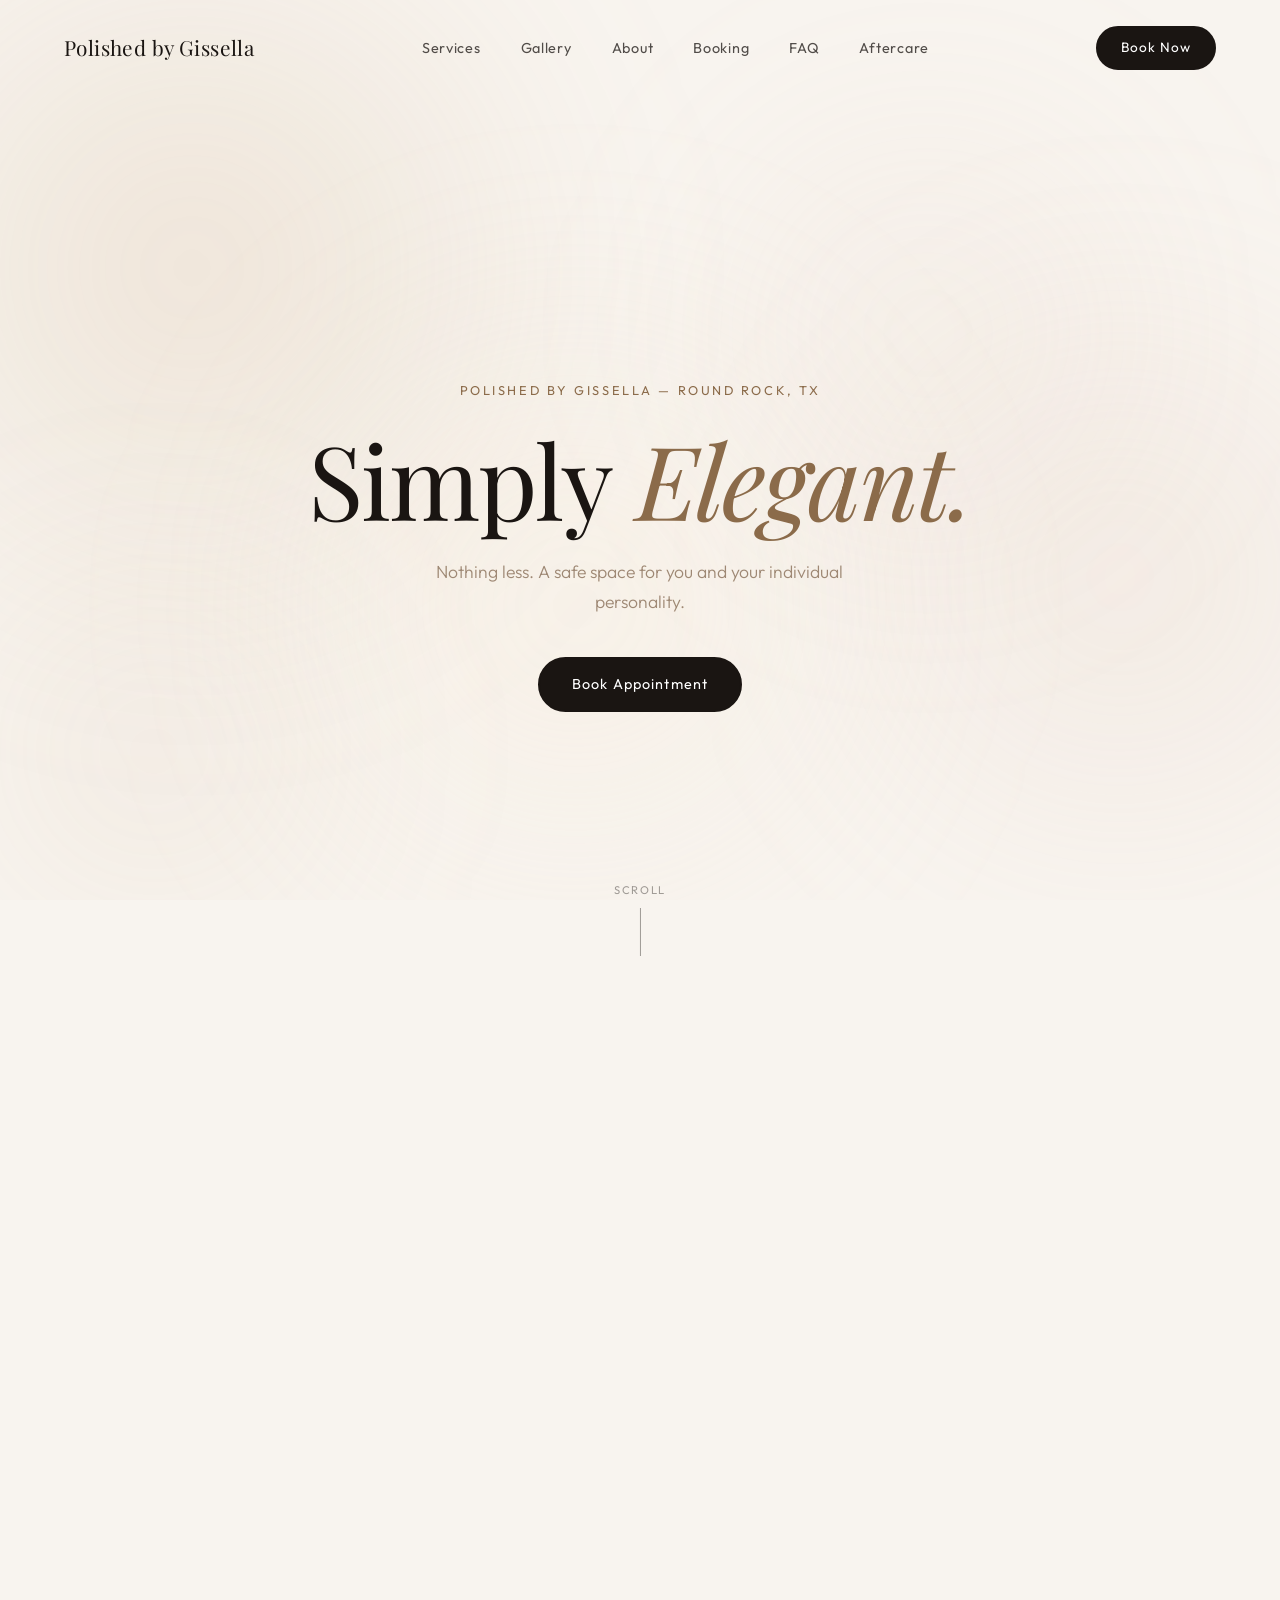
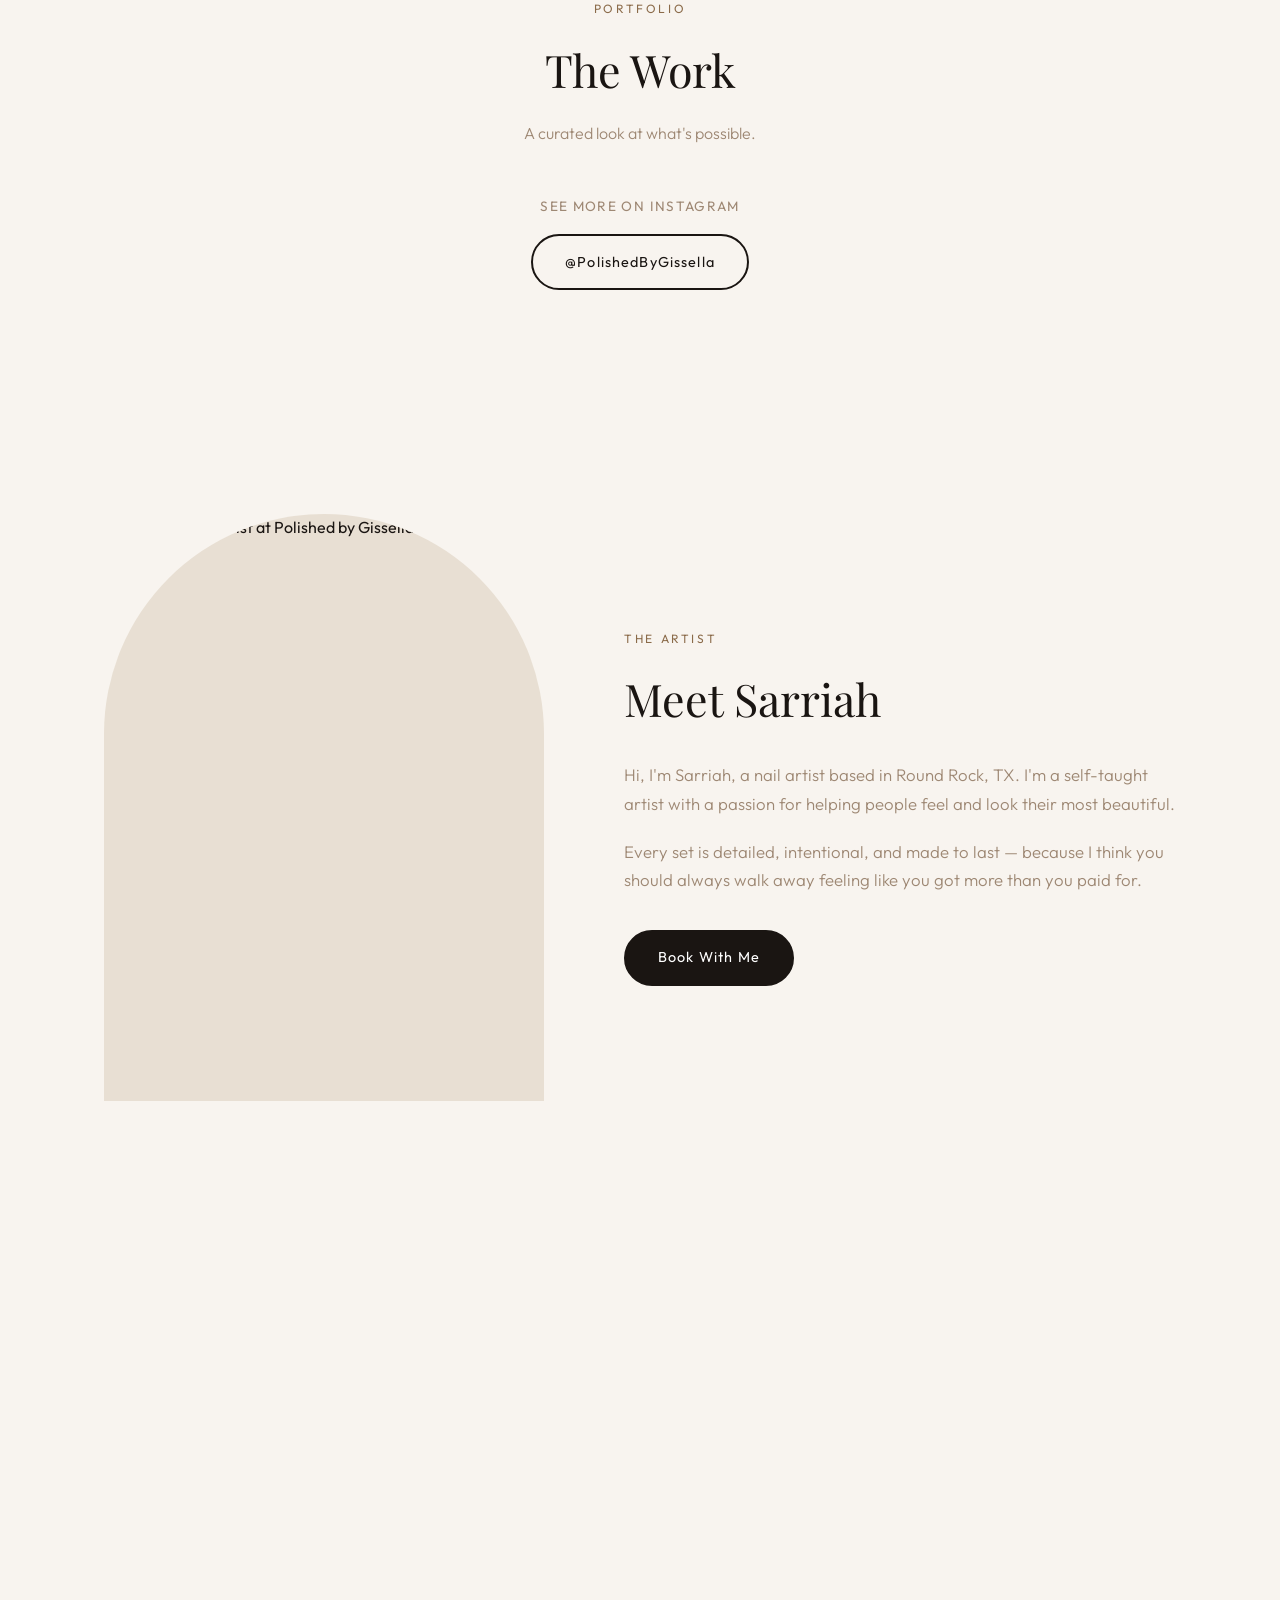
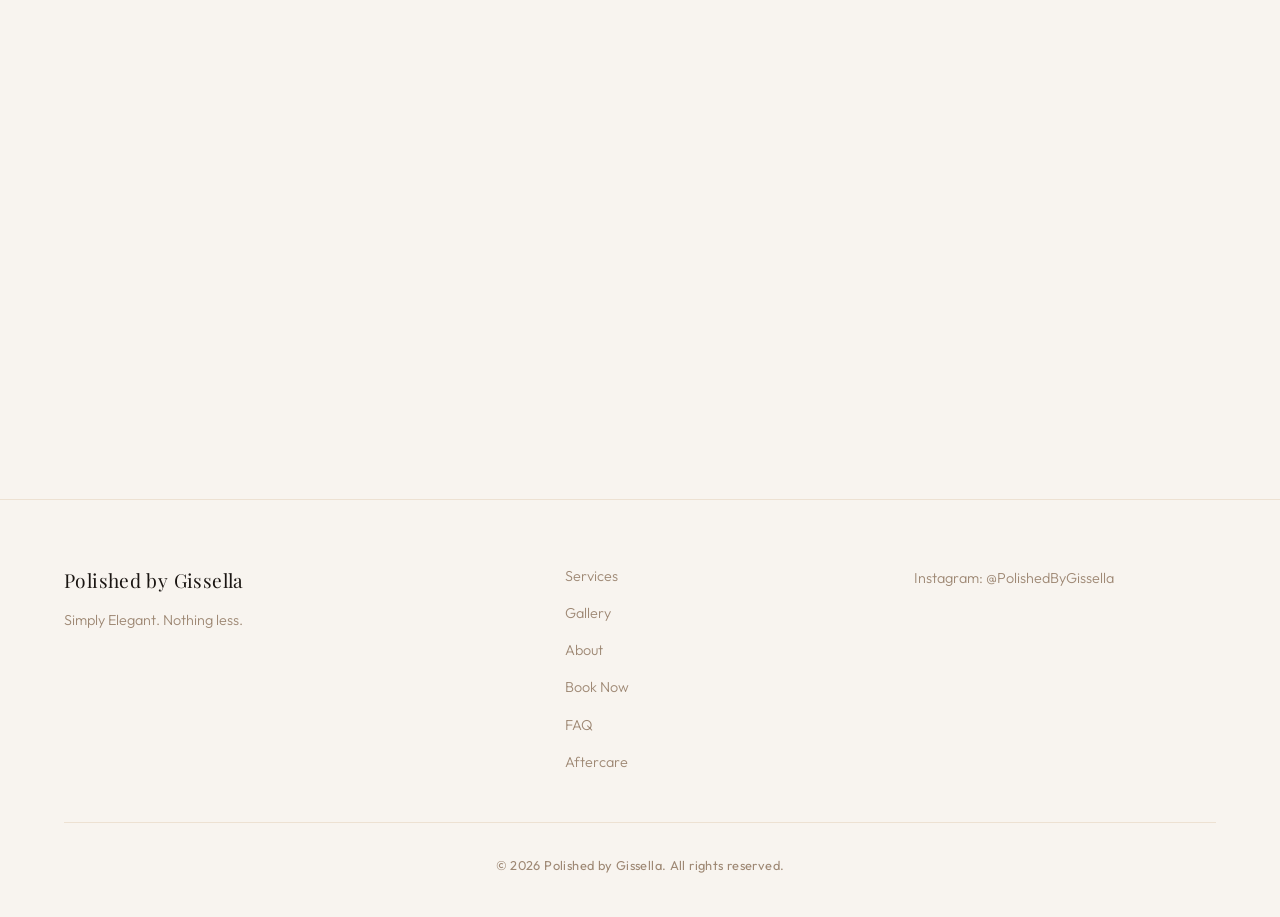
==== index.html @ 617c5f3a "updated luxury card" ====
<!DOCTYPE html>
<html lang="en">
<head>
    <meta charset="UTF-8">
    <meta name="viewport" content="width=device-width, initial-scale=1.0">
    <title>Polished by Gissella | Simply Elegant</title>

    <!-- ── Open Graph (social media link previews) ── -->
    <!-- IMPORTANT: Replace "https://polishedbygissella.com" with your actual domain once live -->
    <meta property="og:type"        content="website">
    <meta property="og:url"         content="https://polishedbygissella.com/">
    <meta property="og:title"       content="Polished by Gissella | Simply Elegant">
    <meta property="og:description" content="Nail artist based in Round Rock, TX. Gel X, Hard Gel, custom art, and more — at a budget you'll love. Book your appointment today.">
    <meta property="og:image"       content="https://polishedbygissella.com/SarriahClassy.jpeg">
    <meta property="og:image:width"  content="1200">
    <meta property="og:image:height" content="630">
    <meta property="og:site_name"   content="Polished by Gissella">

    <!-- ── Twitter / X Card ── -->
    <meta name="twitter:card"        content="summary_large_image">
    <meta name="twitter:title"       content="Polished by Gissella | Simply Elegant">
    <meta name="twitter:description" content="Nail artist based in Round Rock, TX. Gel X, Hard Gel, custom art, and more — at a budget you'll love. Book your appointment today.">
    <meta name="twitter:image"       content="https://polishedbygissella.com/SarriahClassy.jpeg">

    <!-- ── Local Business Schema ── -->
    <script type="application/ld+json">
    {
      "@context": "https://schema.org",
      "@type": "BeautySalon",
      "name": "Polished by Gissella",
      "description": "Self-taught nail artist based in Round Rock, TX offering Gel X, Hard Gel, Soft Builder Gel, custom nail art, and more at a friendly budget.",
      "url": "https://polishedbygissella.com",
      "logo": "https://polishedbygissella.com/favicon.ico",
      "image": "https://polishedbygissella.com/SarriahClassy.jpeg",
      "telephone": "",
      "priceRange": "$$",
      "address": {
        "@type": "PostalAddress",
        "addressLocality": "Round Rock",
        "addressRegion": "TX",
        "addressCountry": "US"
      },
      "geo": {
        "@type": "GeoCoordinates",
        "latitude": 30.5083,
        "longitude": -97.6789
      },
      "sameAs": [
        "https://www.instagram.com/polishedbygissella"
      ],
      "openingHoursSpecification": {
        "@type": "OpeningHoursSpecification",
        "dayOfWeek": ["Monday","Tuesday","Wednesday","Thursday","Friday","Saturday","Sunday"],
        "description": "By appointment only"
      },
      "hasOfferCatalog": {
        "@type": "OfferCatalog",
        "name": "Nail Services",
        "itemListElement": [
          {
            "@type": "Offer",
            "itemOffered": {
              "@type": "Service",
              "name": "Gel X Full Set",
              "description": "Entire nail extension with a variety of shapes and lengths. Includes all single base solid colors."
            },
            "priceSpecification": {
              "@type": "PriceSpecification",
              "price": "60",
              "priceCurrency": "USD",
              "minPrice": "60"
            }
          },
          {
            "@type": "Offer",
            "itemOffered": {
              "@type": "Service",
              "name": "Hard Gel Full Set",
              "description": "Application on natural nail or extensions. Includes solid colors."
            },
            "priceSpecification": {
              "@type": "PriceSpecification",
              "price": "55",
              "priceCurrency": "USD",
              "minPrice": "55"
            }
          },
          {
            "@type": "Offer",
            "itemOffered": {
              "@type": "Service",
              "name": "Soft Builder Gel Full Set",
              "description": "Rubber based gel on natural nails. Includes solid colors."
            },
            "priceSpecification": {
              "@type": "PriceSpecification",
              "price": "45",
              "priceCurrency": "USD",
              "minPrice": "45"
            }
          },
          {
            "@type": "Offer",
            "itemOffered": {
              "@type": "Service",
              "name": "Hard Gel Refill",
              "description": "Max 2 bookings per set. Includes single base colors."
            },
            "priceSpecification": {
              "@type": "PriceSpecification",
              "price": "45",
              "priceCurrency": "USD",
              "minPrice": "45"
            }
          },
          {
            "@type": "Offer",
            "itemOffered": {
              "@type": "Service",
              "name": "Soft Builder Gel Refill",
              "description": "Max 2 bookings per set. Also used as a Gel X refill."
            },
            "priceSpecification": {
              "@type": "PriceSpecification",
              "price": "35",
              "priceCurrency": "USD",
              "minPrice": "35"
            }
          },
          {
            "@type": "Offer",
            "itemOffered": {
              "@type": "Service",
              "name": "Soak Off / Removal Only",
              "description": "Removal of product along with a dry manicure. My product $20, foreign product $30."
            },
            "priceSpecification": {
              "@type": "PriceSpecification",
              "minPrice": "20",
              "maxPrice": "30",
              "priceCurrency": "USD"
            }
          },
          {
            "@type": "Offer",
            "itemOffered": {
              "@type": "Service",
              "name": "Tiered Nail Art",
              "description": "Custom nail art in 4 tiers ranging from minimal designs to extensive detailed artwork."
            },
            "priceSpecification": {
              "@type": "PriceSpecification",
              "minPrice": "15",
              "priceCurrency": "USD",
              "description": "Starting at base price +$15"
            }
          },
          {
            "@type": "Offer",
            "itemOffered": {
              "@type": "Service",
              "name": "French Tip",
              "description": "Nude color bases with a solid color french tip."
            },
            "priceSpecification": {
              "@type": "PriceSpecification",
              "price": "45",
              "priceCurrency": "USD",
              "minPrice": "45"
            }
          },
          {
            "@type": "Offer",
            "itemOffered": {
              "@type": "Service",
              "name": "Foreign Removal and Full Set",
              "description": "Removal of previous application from another artist followed by a full set."
            },
            "priceSpecification": {
              "@type": "PriceSpecification",
              "price": "45",
              "priceCurrency": "USD",
              "minPrice": "45"
            }
          }
        ]
      }
    }
    </script>

    <link href="https://fonts.googleapis.com/css2?family=Playfair+Display:ital,wght@0,400;0,600;1,400&family=Outfit:wght@300;400;500&display=swap" rel="stylesheet">
    <link rel="icon" type="image/x-icon" href="polishedbygissella.jpg">
    <link rel="stylesheet" href="style.css">
</head>
<body>

    <!-- Page transition overlay -->
    <div class="page-transition" id="pageTransition"></div>

    <!-- Global aura background -->
    <div class="bg-aura" aria-hidden="true">
        <div class="bg-orb bg-orb-1"></div>
        <div class="bg-orb bg-orb-2"></div>
        <div class="bg-orb bg-orb-3"></div>
        <div class="bg-orb bg-orb-4"></div>
        <div class="bg-orb bg-orb-5"></div>
    </div>

    <!-- ========== NAVIGATION ========== -->
    <nav id="navbar">
        <a href="/" class="logo">Polished by Gissella</a>
        <div class="nav-links" id="navLinks">
            <a href="#services">Services</a>
            <a href="#gallery">Gallery</a>
            <a href="#about">About</a>
            <a href="#booking">Booking</a>
            <a href="faq.html">FAQ</a>
            <a href="aftercare.html">Aftercare</a>
        </div>
        <a href="#booking" class="btn btn-nav">Book Now</a>
        <button class="hamburger" id="hamburger" aria-label="Toggle navigation menu">
            <span></span>
            <span></span>
            <span></span>
        </button>
    </nav>

    <!-- ========== HERO ========== -->
    <section class="hero">
        <div class="hero-content">
            <span class="hero-eyebrow reveal-fade">Polished by Gissella — Round Rock, TX</span>
            <h1 class="hero-title">
                <span class="reveal-word">Simply</span> <em class="reveal-word">Elegant.</em>
            </h1>
            <p class="hero-sub reveal-fade" style="--reveal-delay: 0.7s">Nothing less. A safe space for you and your individual personality.</p>
            <a href="#booking" class="btn reveal-fade" style="--reveal-delay: 1s">Book Appointment</a>
        </div>
        <div class="hero-scroll-hint">
            <span>Scroll</span>
            <div class="scroll-line"></div>
        </div>
    </section>

    <!-- ========== SERVICES ========== -->
    <section id="services" class="services fade-in-section">
        <div class="section-header">
            <span class="section-eyebrow">What I Offer</span>
            <h2 class="section-title">Curated Services</h2>
        </div>

        <div class="service-grid">

            <div class="service-card">
                <div class="accordion-header">
                    <h3>Luxury Full Sets</h3>
                    <span class="icon">+</span>
                </div>
                <div class="accordion-content">
                    <div class="service-luxury-note">
                        <strong>Russian Manicure included</strong> — precise e-file cuticle prep for cleaner lines, better adhesion, and longer wear.
                    </div>
                    <ul class="service-list">
                        <li>
                            <div class="service-details">
                                <strong>Gel X</strong>
                                Entire nail extension with a variety of shapes & lengths. Includes all single base solid colors.
                            </div>
                            <span class="price">$70+</span>
                        </li>
                        <li>
                            <div class="service-details">
                                <strong>Hard Gel</strong>
                                Application on natural nail. Includes solid colors.
                            </div>
                            <span class="price">$60+</span>
                        </li>
                        <li>
                            <div class="service-details">
                                <strong>Soft Builder Gel</strong>
                                Rubber based gel on natural nails. Includes solid colors.
                            </div>
                            <span class="price">$50+</span>
                        </li>
                    </ul>
                </div>
            </div>

            <div class="service-card">
                <div class="accordion-header">
                    <h3>Refills &amp; Maintenance</h3>
                    <span class="icon">+</span>
                </div>
                <div class="accordion-content">
                    <ul class="service-list">
                        <li>
                            <div class="service-details">
                                <strong>Refill | Hard Gel Reset</strong>
                                Max 2 bookings per set. Includes single base colors.
                            </div>
                            <span class="price">$50+</span>
                        </li>
                        <li>
                            <div class="service-details">
                                <strong>Refill | Soft Builder Gel Reset</strong>
                                Max 2 bookings per set. Also used as a Gel X refill.
                            </div>
                            <span class="price">$40+</span>
                        </li>
                        <li>
                            <div class="service-details">
                                <strong>Soak Off/Removal Only</strong>
                                Includes dry manicure. My product: $20 · Foreign product: $30.
                            </div>
                            <span class="price">$20–$30</span>
                        </li>
                    </ul>
                </div>
            </div>

            <div class="service-card">
                <div class="accordion-header">
                    <h3>Tiered Art</h3>
                    <span class="icon">+</span>
                </div>
                <div class="accordion-content">
                    <ul class="service-list">
                        <li>
                            <div class="service-details">
                                <strong>Tier 1</strong>
                                Dots, stripes, chrome, cat eye, or simple 2D/3D on 1–2 fingers.
                            </div>
                            <span class="price">Base +$15</span>
                        </li>
                        <li>
                            <div class="service-details">
                                <strong>Tier 2</strong>
                                Everything in Tier 1 plus aura and minimal 2D/3D art on up to 3 fingers.
                            </div>
                            <span class="price">Base +$20</span>
                        </li>
                        <li>
                            <div class="service-details">
                                <strong>Tier 3</strong>
                                Tiers 1 &amp; 2 applied across 4 or more fingers with the addition of foils & stickers.
                            </div>
                            <span class="price">Base +$30</span>
                        </li>
                        <li>
                            <div class="service-details">
                                <strong>Tier 4</strong>
                                Extensive detailed artwork. Please DM inspo before booking.
                            </div>
                            <span class="price">Varies</span>
                        </li>
                    </ul>
                </div>
            </div>

        </div>
    </section>

    <!-- ========== GALLERY ========== -->
    <section id="gallery" class="gallery fade-in-section">
        <div class="section-header">
            <span class="section-eyebrow">Portfolio</span>
            <h2 class="section-title">The Work</h2>
            <p class="section-sub">A curated look at what's possible.</p>
        </div>
<behold-widget feed-id="ZrMu24CCkfglsDHA8YZK"></behold-widget>
<script>
  (() => {
    const d=document,s=d.createElement("script");s.type="module";
    s.src="https://w.behold.so/widget.js";d.head.append(s);
  })();
</script>
        <div class="gallery-cta">
            <p>See more on Instagram</p>
            <a href="https://www.instagram.com/polishedbygissella" target="_blank" rel="noopener noreferrer" class="btn btn-outline">@PolishedByGissella</a>
        </div>
    </section>

    <!-- ========== ABOUT ========== -->
    <section id="about" class="about fade-in-section">
        <div class="about-image">
            <img src="SarriahNailPFP.jpg" alt="Sarriah, Nail Artist at Polished by Gissella">
        </div>
        <div class="about-text">
            <span class="section-eyebrow">The Artist</span>
            <h2>Meet Sarriah</h2>
<p>Hi, I'm Sarriah, a nail artist based in Round Rock, TX. I'm a self-taught artist with a passion for helping people feel and look their most beautiful.</p>
<p>Every set is detailed, intentional, and made to last — because I think you should always walk away feeling like you got more than you paid for.</p>
<a href="#booking" class="btn">Book With Me</a>
        </div>
    </section>

    <!-- ========== BOOKING ========== -->
    <section id="booking" class="booking fade-in-section">
      <div class="booking-inner">
        <div class="booking-info">
            <span class="section-eyebrow">Schedule Your Visit</span>
            <h2>Book an Appointment</h2>
            <p>Ready to treat yourself? Select a date and time below. All appointments are confirmed via Instagram DM.</p>

            <div class="booking-details">
                <div class="booking-detail-item">
                    <span class="detail-icon">&#x1F4CD;</span>
                    <div>
                        <strong>Location</strong>
                        <p>Round Rock, TX</p>
                    </div>
                </div>
                <div class="booking-detail-item">
                    <span class="detail-icon">&#x1F4F8;</span>
                    <div>
                        <strong>Instagram</strong>
                        <p>@PolishedByGissella</p>
                    </div>
                </div>
                <div class="booking-detail-item">
                    <span class="detail-icon">&#x26A0;&#xFE0F;</span>
                    <div>
                        <strong>Heads Up</strong>
                        <p>Deposits may be required for new clients.</p>
                    </div>
                </div>
            </div>
        </div>

        <div class="booking-widget">
            <div class="calendly-inline-widget"
                 data-url="https://calendly.com/polishedbygissella?hide_gdpr_banner=1&background_color=f8f4ef&text_color=1a1512&primary_color=8b6b4a"
                 style="min-width:320px;height:660px;">
            </div>
            <script type="text/javascript" src="https://assets.calendly.com/assets/external/widget.js" async></script>
        </div>
      </div><!-- /.booking-inner -->
    </section>

    <!-- ========== FOOTER ========== -->
    <footer>
        <div class="footer-content">
            <div class="footer-brand">
                <a href="/" class="logo">Polished by Gissella</a>
                <p>Simply Elegant. Nothing less.</p>
            </div>
            <nav class="footer-links" aria-label="Footer navigation">
                <a href="#services">Services</a>
                <a href="#gallery">Gallery</a>
                <a href="#about">About</a>
                <a href="#booking">Book Now</a>
                <a href="faq.html">FAQ</a>
                <a href="aftercare.html">Aftercare</a>
            </nav>
            <div class="footer-social">
                <a href="https://www.instagram.com/polishedbygissella" target="_blank" rel="noopener noreferrer">Instagram: @PolishedByGissella</a>
            </div>
        </div>
        <div class="footer-bottom">
            <p>&copy; 2026 Polished by Gissella. All rights reserved.</p>
        </div>
    </footer>

    <script src="script.js"></script>
</body>
</html>
---- style.css ----
/* ============================================
   POLISHED BY GISSELLA — Style Sheet
   ============================================ */

/* ============================================
   CUSTOM CURSOR
   ============================================ */

/* Main dot */
.cursor-dot {
    position: fixed;
    top: 0;
    left: 0;
    width: 8px;
    height: 8px;
    background: var(--gold, #C9A87C);
    border-radius: 50%;
    pointer-events: none;
    z-index: 9999;
    transition: width 0.2s, height 0.2s, background 0.2s;
    will-change: transform;
}

.cursor-dot.cursor-hover {
    width: 5px;
    height: 5px;
    background: var(--accent, #8B6B4A);
}


/* Trail particles */
.cursor-trail {
    position: fixed;
    top: 0;
    left: 0;
    border-radius: 50%;
    pointer-events: none;
    z-index: 9997;
    background: radial-gradient(circle, rgba(201, 168, 124, 0.7) 0%, rgba(201, 168, 124, 0) 70%);
    transform: translate(-50%, -50%) scale(1);
    opacity: 1;
    transition: transform 0.7s ease-out, opacity 0.7s ease-out;
    will-change: transform, opacity;
}

.cursor-trail--fade {
    transform: translate(-50%, -50%) scale(2.5);
    opacity: 0;
}

/* --- Variables --- */
:root {
    --bg:          #F8F4EF;
    --dark:        #1A1512;
    --accent:      #8B6B4A;
    --gold:        #C9A87C;
    --muted:       #9E8874;
    --card-bg:     rgba(255, 255, 255, 0.6);
    --card-border: rgba(201, 168, 124, 0.25);
    --nav-bg:      rgba(248, 244, 239, 0.88);
    --transition:  0.35s cubic-bezier(0.4, 0, 0.2, 1);
}

/* ============================================
   PAGE TRANSITION OVERLAY
   ============================================ */
.page-transition {
    position: fixed;
    inset: 0;
    background: var(--bg);
    z-index: 99999;
    pointer-events: none;
    opacity: 0;
    transition: opacity 0.5s cubic-bezier(0.4, 0, 0.2, 1);
}

.page-transition.active {
    opacity: 1;
    pointer-events: all;
}

/* ============================================
   TEXT REVEAL ANIMATIONS
   ============================================ */

/* Word slide-up reveal */
.reveal-word {
    display: inline-block;
    opacity: 0;
    transform: translateY(40px);
    animation: wordReveal 0.9s cubic-bezier(0.16, 1, 0.3, 1) forwards;
}

.hero-title .reveal-word:nth-child(1) { animation-delay: 0.2s; }
.hero-title .reveal-word:nth-child(2) { animation-delay: 0.42s; }

@keyframes wordReveal {
    to {
        opacity: 1;
        transform: translateY(0);
    }
}

/* Fade-up for eyebrow, subtitle, button */
.reveal-fade {
    opacity: 0;
    transform: translateY(20px);
    animation: fadeReveal 0.8s cubic-bezier(0.16, 1, 0.3, 1) forwards;
    animation-delay: var(--reveal-delay, 0.1s);
}

.hero-eyebrow.reveal-fade { --reveal-delay: 0.05s; }

@keyframes fadeReveal {
    to {
        opacity: 1;
        transform: translateY(0);
    }
}

/* --- Reset --- */
*, *::before, *::after {
    margin: 0;
    padding: 0;
    box-sizing: border-box;
}

html {
    scroll-behavior: smooth;
    background-color: var(--bg); /* Base canvas so orbs have something to sit on */
}

body {
    background-color: transparent; /* Let html bg show; orbs sit above it */
    color: var(--dark);
    font-family: 'Outfit', sans-serif;
    line-height: 1.7;
    overflow-x: hidden;
}

img {
    display: block;
    max-width: 100%;
}

h1, h2, h3 {
    font-family: 'Playfair Display', serif;
    font-weight: 400;
    color: var(--dark);
}

a {
    color: inherit;
    text-decoration: none;
}

/* ============================================
   NAVIGATION
   ============================================ */
#navbar {
    display: flex;
    align-items: center;
    justify-content: space-between;
    flex-wrap: nowrap;
    gap: 1rem;
    padding: 1.6rem 5%;
    position: fixed;
    top: 0;
    width: 100%;
    z-index: 100;
    transition: background var(--transition), box-shadow var(--transition), padding var(--transition);
}

#navbar.scrolled {
    background: var(--nav-bg);
    backdrop-filter: blur(16px);
    -webkit-backdrop-filter: blur(16px);
    box-shadow: 0 1px 0 var(--card-border);
    padding: 1.1rem 5%;
}

.logo {
    font-family: 'Playfair Display', serif;
    font-size: 1.3rem;
    letter-spacing: 0.02em;
    white-space: nowrap;
}

.nav-links {
    display: flex;
    gap: 2.5rem;
}

.nav-links a {
    font-size: 0.9rem;
    font-weight: 400;
    letter-spacing: 0.05em;
    color: var(--dark);
    opacity: 0.75;
    transition: opacity var(--transition);
}

.nav-links a:hover {
    opacity: 1;
}

/* Shared button styles */
.btn {
    display: inline-block;
    padding: 0.85rem 2rem;
    background: var(--dark);
    color: #fff;
    border-radius: 50px;
    font-family: 'Outfit', sans-serif;
    font-size: 0.9rem;
    font-weight: 400;
    letter-spacing: 0.08em;
    cursor: pointer;
    border: 2px solid var(--dark);
    transition: background var(--transition), color var(--transition), transform var(--transition);
}

.btn:hover {
    background: var(--accent);
    border-color: var(--accent);
    transform: translateY(-2px);
}

.btn-nav {
    padding: 0.55rem 1.4rem;
    font-size: 0.85rem;
}

.btn-outline {
    background: transparent;
    color: var(--dark);
}

.btn-outline:hover {
    background: var(--dark);
    color: #fff;
}

/* Hamburger */
.hamburger {
    display: none;
    flex-direction: column;
    gap: 5px;
    background: none;
    border: none;
    cursor: pointer;
    padding: 4px;
    z-index: 101;
}

.hamburger span {
    display: block;
    width: 24px;
    height: 2px;
    background: var(--dark);
    border-radius: 2px;
    transition: transform var(--transition), opacity var(--transition);
}

.hamburger.open span:nth-child(1) { transform: translateY(7px) rotate(45deg); }
.hamburger.open span:nth-child(2) { opacity: 0; }
.hamburger.open span:nth-child(3) { transform: translateY(-7px) rotate(-45deg); }

/* ============================================
   GLOBAL AURA BACKGROUND
   ============================================ */
.bg-aura {
    position: fixed;
    inset: 0;
    z-index: 0;
    pointer-events: none;
    overflow: hidden;
}

/* All page content must sit above the aura layer */
#navbar,
.hero,
.services,
.gallery,
.about,
.booking,
.page-hero,
.faq-section,
.faq-cta,
footer {
    position: relative;
    z-index: 1;
}

.bg-orb {
    position: absolute;
    border-radius: 50%;
    filter: blur(100px);
    will-change: transform;
}

.bg-orb-1 {
    width: 70vw;
    height: 70vw;
    background: radial-gradient(circle, rgba(201, 168, 124, 0.22) 0%, transparent 65%);
    top: -20%;
    left: -20%;
    animation: bgDrift1 22s infinite alternate ease-in-out;
}

.bg-orb-2 {
    width: 55vw;
    height: 55vw;
    background: radial-gradient(circle, rgba(224, 190, 172, 0.2) 0%, transparent 65%);
    top: 25%;
    right: -15%;
    animation: bgDrift2 28s infinite alternate-reverse ease-in-out;
}

.bg-orb-3 {
    width: 60vw;
    height: 60vw;
    background: radial-gradient(circle, rgba(248, 232, 208, 0.28) 0%, transparent 65%);
    bottom: -10%;
    left: 15%;
    animation: bgDrift3 20s infinite alternate ease-in-out;
}

.bg-orb-4 {
    width: 40vw;
    height: 40vw;
    background: radial-gradient(circle, rgba(201, 168, 124, 0.14) 0%, transparent 65%);
    top: 55%;
    left: -8%;
    animation: bgDrift4 25s infinite alternate-reverse ease-in-out;
}

.bg-orb-5 {
    width: 45vw;
    height: 45vw;
    background: radial-gradient(circle, rgba(232, 205, 185, 0.16) 0%, transparent 65%);
    top: 5%;
    right: 5%;
    animation: bgDrift5 32s infinite alternate ease-in-out;
}

@keyframes bgDrift1 {
    0%   { transform: translate(0, 0)      scale(1); }
    100% { transform: translate(60px, 80px) scale(1.15); }
}
@keyframes bgDrift2 {
    0%   { transform: translate(0, 0)       scale(1); }
    100% { transform: translate(-55px, 65px) scale(1.1); }
}
@keyframes bgDrift3 {
    0%   { transform: translate(0, 0)       scale(1); }
    100% { transform: translate(45px, -70px) scale(1.12); }
}
@keyframes bgDrift4 {
    0%   { transform: translate(0, 0)        scale(1.05); }
    100% { transform: translate(75px, -45px) scale(1); }
}
@keyframes bgDrift5 {
    0%   { transform: translate(0, 0)        scale(1); }
    100% { transform: translate(-65px, 55px) scale(1.08); }
}

/* ============================================
   HERO
   ============================================ */
.hero {
    position: relative;
    min-height: 100vh;
    display: flex;
    align-items: center;
    justify-content: center;
}

.hero-content {
    position: relative;
    z-index: 1;
    text-align: center;
    padding: 0 1.5rem;
    max-width: 780px;
}

.hero-eyebrow {
    display: block;
    font-size: 0.8rem;
    font-weight: 400;
    letter-spacing: 0.2em;
    text-transform: uppercase;
    color: var(--accent);
    margin-bottom: 1.5rem;
}

.hero-title {
    font-size: clamp(3.5rem, 8vw, 7.5rem);
    line-height: 1.05;
    letter-spacing: -0.02em;
    margin-bottom: 1.5rem;
}

.hero-title em {
    font-style: italic;
    color: var(--accent);
}

.hero-sub {
    font-size: 1.1rem;
    font-weight: 300;
    color: var(--muted);
    margin-bottom: 2.5rem;
    max-width: 480px;
    margin-left: auto;
    margin-right: auto;
}

.hero-scroll-hint {
    position: absolute;
    bottom: 2.5rem;
    left: 50%;
    transform: translateX(-50%);
    display: flex;
    flex-direction: column;
    align-items: center;
    gap: 0.5rem;
    opacity: 0.4;
    font-size: 0.7rem;
    letter-spacing: 0.15em;
    text-transform: uppercase;
}

.scroll-line {
    width: 1px;
    height: 48px;
    background: var(--dark);
    animation: scrollPulse 2s infinite;
}

@keyframes scrollPulse {
    0%, 100% { transform: scaleY(1); opacity: 1; }
    50%       { transform: scaleY(0.5); opacity: 0.3; }
}

/* ============================================
   SECTION SHARED STYLES
   ============================================ */
.section-header {
    text-align: center;
    margin-bottom: 4rem;
}

.section-eyebrow {
    display: block;
    font-size: 0.75rem;
    font-weight: 400;
    letter-spacing: 0.22em;
    text-transform: uppercase;
    color: var(--accent);
    margin-bottom: 0.75rem;
}

.section-title {
    font-size: clamp(2rem, 4vw, 2.8rem);
    letter-spacing: -0.01em;
}

.section-sub {
    font-size: 1rem;
    color: var(--muted);
    font-weight: 300;
    margin-top: 0.75rem;
}

/* Fade-in animation */
.fade-in-section {
    opacity: 0;
    transform: translateY(30px);
    transition: opacity 0.7s ease, transform 0.7s ease;
}

.fade-in-section.visible {
    opacity: 1;
    transform: translateY(0);
}

/* ============================================
   SERVICES
   ============================================ */
.services {
    padding: 7rem 5%;
    max-width: 1200px;
    margin: 0 auto;
}

.service-grid {
    display: grid;
    grid-template-columns: repeat(auto-fit, minmax(300px, 1fr));
    gap: 1.5rem;
}

.service-card {
    background: var(--card-bg);
    border-radius: 20px;
    border: 1px solid var(--card-border);
    backdrop-filter: blur(12px);
    -webkit-backdrop-filter: blur(12px);
    overflow: hidden;
    transition: transform var(--transition), box-shadow var(--transition);
}

.service-card:hover {
    transform: translateY(-4px);
    box-shadow: 0 16px 40px rgba(139, 107, 74, 0.1);
}

.accordion-header {
    padding: 1.8rem 2rem;
    display: flex;
    justify-content: space-between;
    align-items: center;
    cursor: pointer;
    user-select: none;
}

.accordion-header h3 {
    font-size: 1.3rem;
    margin: 0;
}

.icon {
    font-size: 1.8rem;
    font-weight: 300;
    color: var(--accent);
    line-height: 1;
    transition: transform var(--transition);
}

.service-card.active .icon {
    transform: rotate(45deg);
}

.accordion-content {
    max-height: 0;
    overflow: hidden;
    opacity: 0;
    padding: 0 2rem;
    transition: max-height 0.4s ease-out, opacity 0.4s ease-out;
}

.service-card.active .accordion-content {
    opacity: 1;
    padding-bottom: 1.8rem;
}

/* Russian Manicure luxury note */
.service-luxury-note {
    border-left: 3px solid var(--gold);
    background: rgba(201, 168, 124, 0.08);
    border-radius: 0 8px 8px 0;
    padding: 0.75rem 1rem;
    margin-bottom: 1.2rem;
    font-size: 0.85rem;
    color: var(--muted);
    font-weight: 300;
    line-height: 1.6;
}

.service-luxury-note strong {
    color: var(--accent);
    font-weight: 500;
}


.service-list {
    list-style: none;
}

.service-list li {
    display: flex;
    justify-content: space-between;
    align-items: flex-start;
    padding: 1rem 0;
    border-bottom: 1px solid rgba(139, 107, 74, 0.1);
}

.service-list li:last-child {
    border-bottom: none;
}

.service-details {
    padding-right: 1.5rem;
    font-size: 0.9rem;
    color: var(--muted);
}

.service-details strong {
    display: block;
    font-weight: 500;
    color: var(--dark);
    margin-bottom: 0.2rem;
    font-size: 0.95rem;
}

.price {
    font-weight: 500;
    color: var(--accent);
    white-space: nowrap;
    font-size: 0.95rem;
}

/* ============================================
   GALLERY
   ============================================ */
.gallery {
    padding: 7rem 5%;
}

.gallery .section-header {
    max-width: 1200px;
    margin-left: auto;
    margin-right: auto;
    margin-bottom: 3rem;
}

.gallery-grid {
    display: grid;
    grid-template-columns: repeat(3, 1fr);
    grid-template-rows: 280px 280px 280px;
    gap: 12px;
    max-width: 1200px;
    margin: 0 auto 3rem;
}

.gallery-item {
    position: relative;
    overflow: hidden;
    border-radius: 16px;
    background: var(--card-border);
}

.gallery-item.tall {
    grid-row: span 2;
}

.gallery-item.wide {
    grid-column: span 2;
}

.gallery-item img {
    width: 100%;
    height: 100%;
    object-fit: cover;
    transition: transform 0.6s ease;
}

.gallery-item:hover img {
    transform: scale(1.05);
}

.gallery-overlay {
    position: absolute;
    inset: 0;
    background: linear-gradient(to top, rgba(26, 21, 18, 0.3), transparent 60%);
    opacity: 0;
    transition: opacity var(--transition);
}

.gallery-item:hover .gallery-overlay {
    opacity: 1;
}

.gallery-cta {
    display: flex;
    flex-direction: column;
    align-items: center;
    gap: 1rem;
    max-width: 1200px;
    margin: 0 auto;
    text-align: center;
}

.gallery-cta p {
    font-size: 0.85rem;
    letter-spacing: 0.1em;
    text-transform: uppercase;
    color: var(--muted);
}

/* ============================================
   ABOUT
   ============================================ */
.about {
    display: flex;
    align-items: center;
    gap: 5rem;
    padding: 7rem 5%;
    max-width: 1200px;
    margin: 0 auto;
}

.about-image {
    flex: 1;
    min-width: 0;
    max-width: 440px;
    aspect-ratio: 3 / 4;
    border-radius: 220px 220px 0 0;
    overflow: hidden;
    background: #e8dfd3;
    flex-shrink: 0;
}

.about-image img {
    width: 100%;
    height: 100%;
    object-fit: cover;
    object-position: top center;
}

.about-text {
    flex: 1;
    min-width: 0;
}

.about-text h2 {
    font-size: clamp(2rem, 3.5vw, 2.8rem);
    margin-bottom: 1.5rem;
}

.about-text p {
    color: var(--muted);
    font-weight: 300;
    font-size: 1.05rem;
    margin-bottom: 1.2rem;
}

.about-text .btn {
    margin-top: 1rem;
}

/* ============================================
   BOOKING
   ============================================ */
.booking {
    padding: 7rem 5%;
}

.booking-inner {
    display: grid;
    grid-template-columns: 1fr 1.4fr;
    gap: 5rem;
    align-items: start;
    max-width: 1200px;
    margin: 0 auto;
}

.booking-info h2 {
    font-size: clamp(1.8rem, 3vw, 2.5rem);
    margin: 0.75rem 0 1rem;
}

.booking-info > p {
    color: var(--muted);
    font-weight: 300;
    font-size: 1rem;
    margin-bottom: 2.5rem;
}

.booking-details {
    display: flex;
    flex-direction: column;
    gap: 1.5rem;
}

.booking-detail-item {
    display: flex;
    align-items: flex-start;
    gap: 1rem;
}

.detail-icon {
    font-size: 1.2rem;
    width: 2rem;
    flex-shrink: 0;
    padding-top: 0.1rem;
}

.booking-detail-item strong {
    display: block;
    font-size: 0.85rem;
    font-weight: 500;
    letter-spacing: 0.05em;
    margin-bottom: 0.15rem;
}

.booking-detail-item p {
    font-size: 0.9rem;
    color: var(--muted);
    font-weight: 300;
}

.booking-widget {
    background: var(--card-bg);
    border: 1px solid var(--card-border);
    border-radius: 24px;
    overflow: hidden;
    backdrop-filter: blur(12px);
    -webkit-backdrop-filter: blur(12px);
}

/* ============================================
   FOOTER
   ============================================ */
footer {
    border-top: 1px solid var(--card-border);
    padding: 4rem 5% 2.5rem;
}

.footer-content {
    max-width: 1200px;
    margin: 0 auto;
    display: grid;
    grid-template-columns: 1.5fr 1fr 1fr;
    gap: 3rem;
    padding-bottom: 3rem;
    border-bottom: 1px solid var(--card-border);
}

.footer-brand .logo {
    display: inline-block;
    font-size: 1.2rem;
    margin-bottom: 0.75rem;
}

.footer-brand p {
    font-size: 0.9rem;
    color: var(--muted);
    font-weight: 300;
}

.footer-links {
    display: flex;
    flex-direction: column;
    gap: 0.8rem;
}

.footer-links a {
    font-size: 0.9rem;
    color: var(--muted);
    font-weight: 300;
    transition: color var(--transition);
}

.footer-links a:hover {
    color: var(--dark);
}

.footer-social a {
    font-size: 0.9rem;
    color: var(--muted);
    font-weight: 300;
    transition: color var(--transition);
}

.footer-social a:hover {
    color: var(--dark);
}

.footer-bottom {
    max-width: 1200px;
    margin: 0 auto;
    padding-top: 2rem;
    text-align: center;
    font-size: 0.8rem;
    color: var(--muted);
    letter-spacing: 0.03em;
}

/* ============================================
   RESPONSIVE — TABLET (≤ 900px)
   ============================================ */
@media (max-width: 900px) {
    .about {
        flex-direction: column;
        gap: 3rem;
        text-align: center;
    }

    .about-image {
        max-width: 340px;
        margin: 0 auto;
    }

    .booking {
        padding: 5rem 5%;
    }

    .booking-inner {
        grid-template-columns: 1fr;
        gap: 3rem;
    }

    .footer-content {
        grid-template-columns: 1fr 1fr;
        gap: 2rem;
    }

    .footer-brand {
        grid-column: span 2;
    }
}

/* ============================================
   RESPONSIVE — MOBILE (≤ 640px)
   ============================================ */
@media (max-width: 640px) {
    /* Nav */
    .nav-links {
        display: none;
        flex-direction: column;
        position: fixed;
        top: 0;
        left: 0;
        width: 100%;
        height: 100dvh;
        background: var(--bg);
        align-items: center;
        justify-content: center;
        gap: 2.5rem;
        z-index: 99;
    }

    .nav-links.open {
        display: flex;
    }

    .nav-links a {
        font-size: 1.5rem;
        opacity: 1;
    }

    .btn-nav {
        display: none;
    }

    .hamburger {
        display: flex;
    }

    /* Hero */
    .hero-title {
        font-size: clamp(3rem, 13vw, 4.5rem);
    }

    /* Gallery */
    .gallery-grid {
        grid-template-columns: 1fr 1fr;
        grid-template-rows: auto;
    }

    .gallery-item.tall {
        grid-row: span 1;
    }

    .gallery-item.wide {
        grid-column: span 2;
    }

    /* Services */
    .service-grid {
        grid-template-columns: 1fr;
    }

    /* About */
    .about {
        padding: 5rem 5%;
    }

    /* Footer */
    .footer-content {
        grid-template-columns: 1fr;
    }

    .footer-brand {
        grid-column: span 1;
    }
}
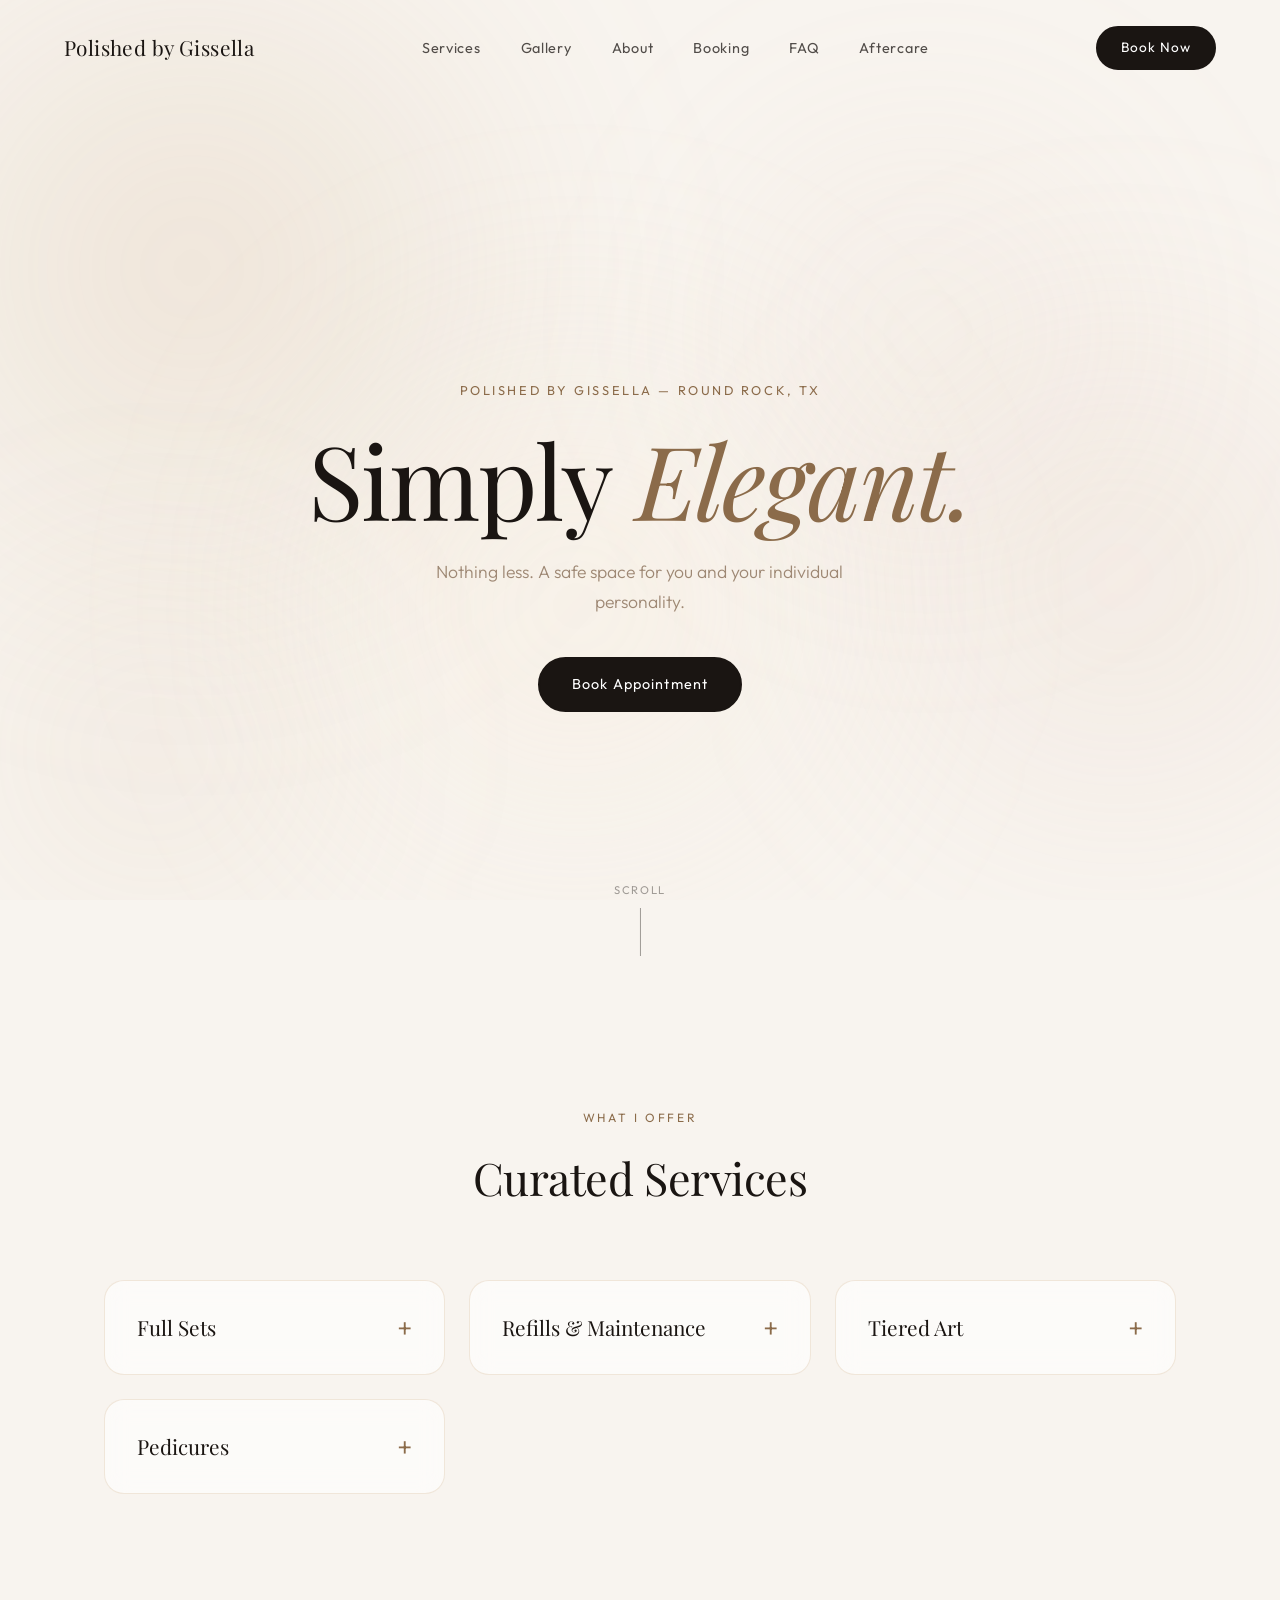
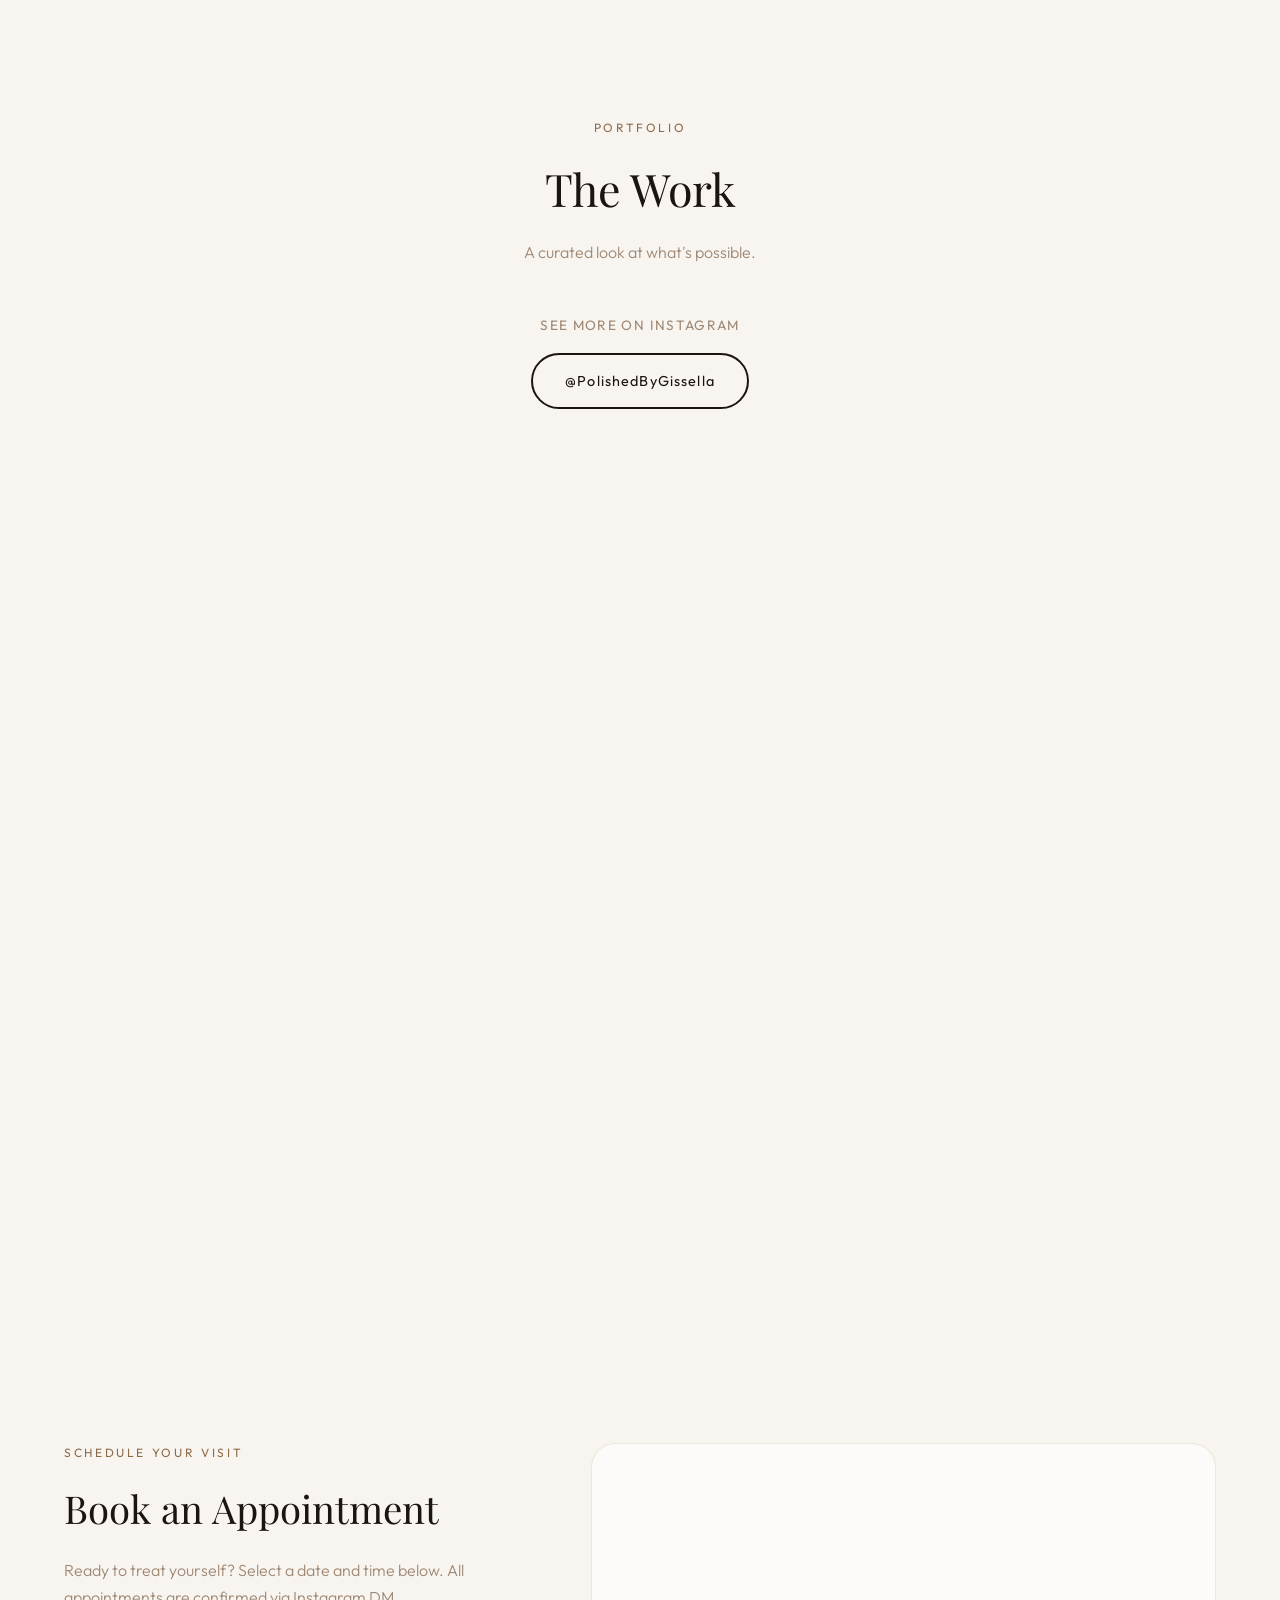
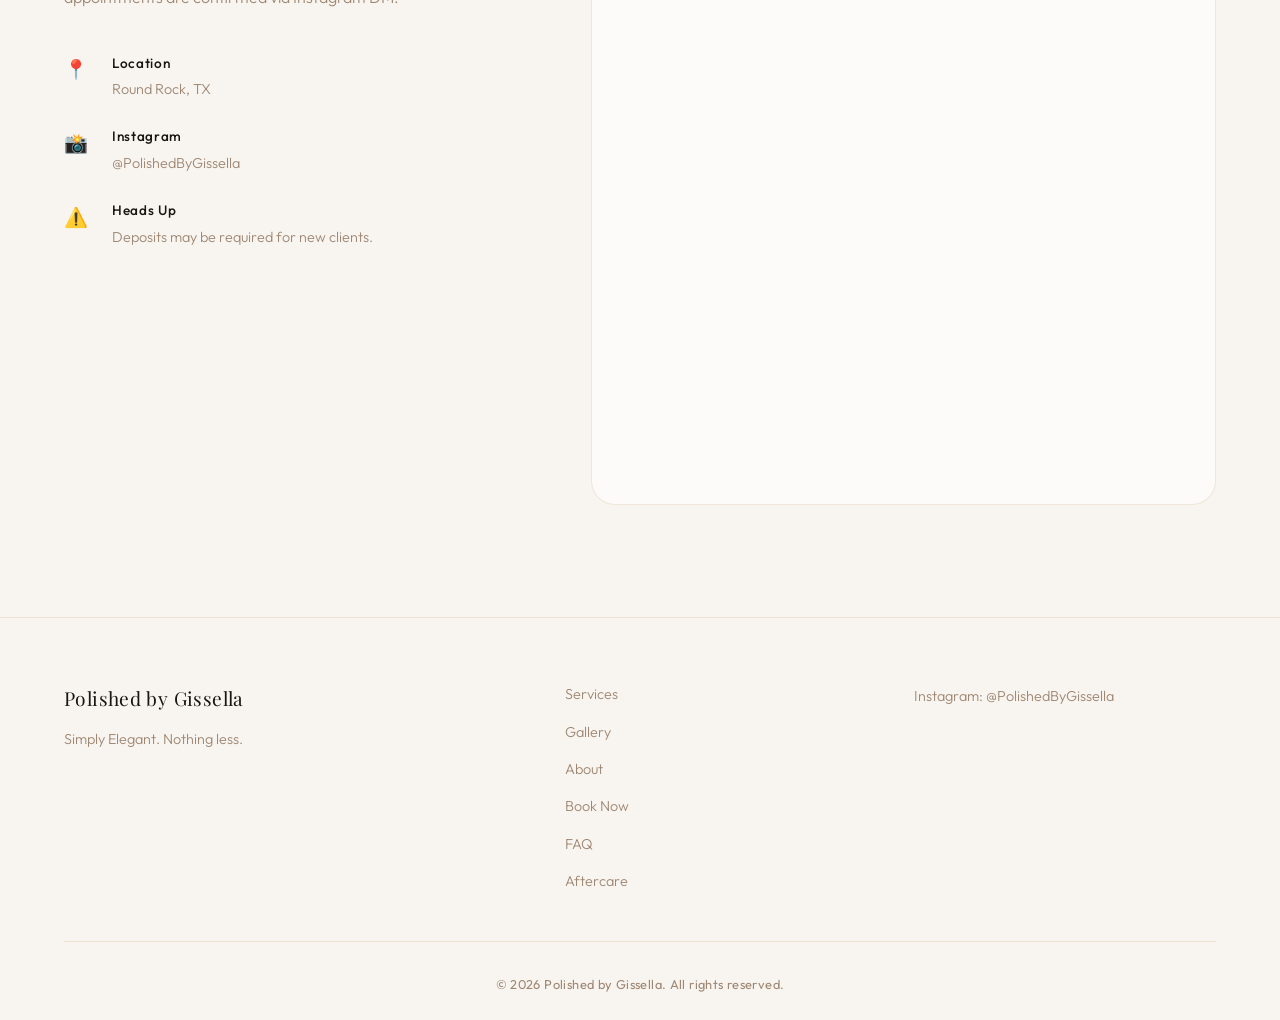
==== commit 67da5db6: "Add Pedicures, Velvet Hand Treatment, and Polish & Reshape services - New Pedicures card: Dry Russia" ====
--- a/index.html
+++ b/index.html
@@ -252,13 +252,10 @@
 
             <div class="service-card">
                 <div class="accordion-header">
-                    <h3>Luxury Full Sets</h3>
+                    <h3>Full Sets</h3>
                     <span class="icon">+</span>
                 </div>
                 <div class="accordion-content">
-                    <div class="service-luxury-note">
-                        <strong>Russian Manicure included</strong> — precise e-file cuticle prep for cleaner lines, better adhesion, and longer wear.
-                    </div>
                     <ul class="service-list">
                         <li>
                             <div class="service-details">
@@ -280,6 +277,16 @@
                                 Rubber based gel on natural nails. Includes solid colors.
                             </div>
                             <span class="price">$50+</span>
+                        </li>
+                    </ul>
+                    <div class="service-divider"><span>Also Available</span></div>
+                    <ul class="service-list">
+                        <li>
+                            <div class="service-details">
+                                <strong>Velvet Hand Treatment</strong>
+                                Sugar scrub, paraffin wax, warm water soak, hand cream &amp; hot towels, and cuticle oil &amp; hand massage.
+                            </div>
+                            <span class="price">$30</span>
                         </li>
                     </ul>
                 </div>
@@ -314,6 +321,16 @@
                             <span class="price">$20–$30</span>
                         </li>
                     </ul>
+                    <div class="service-divider"><span>Also Available</span></div>
+                    <ul class="service-list">
+                        <li>
+                            <div class="service-details">
+                                <strong>Velvet Hand Treatment</strong>
+                                Sugar scrub, paraffin wax, warm water soak, hand cream &amp; hot towels, and cuticle oil &amp; hand massage.
+                            </div>
+                            <span class="price">$30</span>
+                        </li>
+                    </ul>
                 </div>
             </div>
 
@@ -351,6 +368,61 @@
                                 Extensive detailed artwork. Please DM inspo before booking.
                             </div>
                             <span class="price">Varies</span>
+                        </li>
+                    </ul>
+                    <div class="service-divider"><span>Also Available</span></div>
+                    <ul class="service-list">
+                        <li>
+                            <div class="service-details">
+                                <strong>Velvet Hand Treatment</strong>
+                                Sugar scrub, paraffin wax, warm water soak, hand cream &amp; hot towels, and cuticle oil &amp; hand massage.
+                            </div>
+                            <span class="price">$30</span>
+                        </li>
+                    </ul>
+                </div>
+            </div>
+
+            <div class="service-card">
+                <div class="accordion-header">
+                    <h3>Pedicures</h3>
+                    <span class="icon">+</span>
+                </div>
+                <div class="accordion-content">
+                    <div class="service-luxury-note">
+                        <strong>Dry Russian Pedicure</strong> — all pedicures use a dry e-file technique for a cleaner, more precise finish and better product adhesion.
+                    </div>
+                    <ul class="service-list">
+                        <li>
+                            <div class="service-details">
+                                <strong>Basic</strong>
+                                Sugar scrub, foot cream, hot towels, and lotion with body oil massage.
+                            </div>
+                            <span class="price">$80</span>
+                        </li>
+                        <li>
+                            <div class="service-details">
+                                <strong>Deluxe</strong>
+                                Sugar scrub with citrus oranges, paraffin wax treatment, foot cream with hot towels, and lotion with body oil massage.
+                            </div>
+                            <span class="price">$100</span>
+                        </li>
+                        <li>
+                            <div class="service-details">
+                                <strong>Premiere</strong>
+                                Sugar scrub with citrus oranges, hot steam, paraffin wax treatment, foot cream with hot towels, extensive massage with a massage gun, lotion with body oil massage, and complimentary under-eye masks.
+                            </div>
+                            <span class="price">$120</span>
+                        </li>
+                    </ul>
+                    <div class="service-divider"><span>Also Available</span></div>
+                    <ul class="service-list">
+                        <li>
+                            <div class="service-details">
+                                <strong>Polish &amp; Reshape</strong>
+                                Shape and polish only — nail-focused refresh, no pedicure.
+                            </div>
+                            <span class="price">$40</span>
                         </li>
                     </ul>
                 </div>
--- a/style.css
+++ b/style.css
@@ -554,7 +554,7 @@
     padding-bottom: 1.8rem;
 }
 
-/* Russian Manicure luxury note */
+/* Pedicure / luxury note */
 .service-luxury-note {
     border-left: 3px solid var(--gold);
     background: rgba(201, 168, 124, 0.08);
@@ -572,6 +572,30 @@
     font-weight: 500;
 }
 
+/* Divider between service groups within a card */
+.service-divider {
+    display: flex;
+    align-items: center;
+    gap: 0.75rem;
+    margin: 1rem 0 0.25rem;
+}
+
+.service-divider::before,
+.service-divider::after {
+    content: '';
+    flex: 1;
+    height: 1px;
+    background: rgba(139, 107, 74, 0.15);
+}
+
+.service-divider span {
+    font-size: 0.7rem;
+    font-weight: 500;
+    letter-spacing: 0.18em;
+    text-transform: uppercase;
+    color: var(--accent);
+    white-space: nowrap;
+}
 
 .service-list {
     list-style: none;
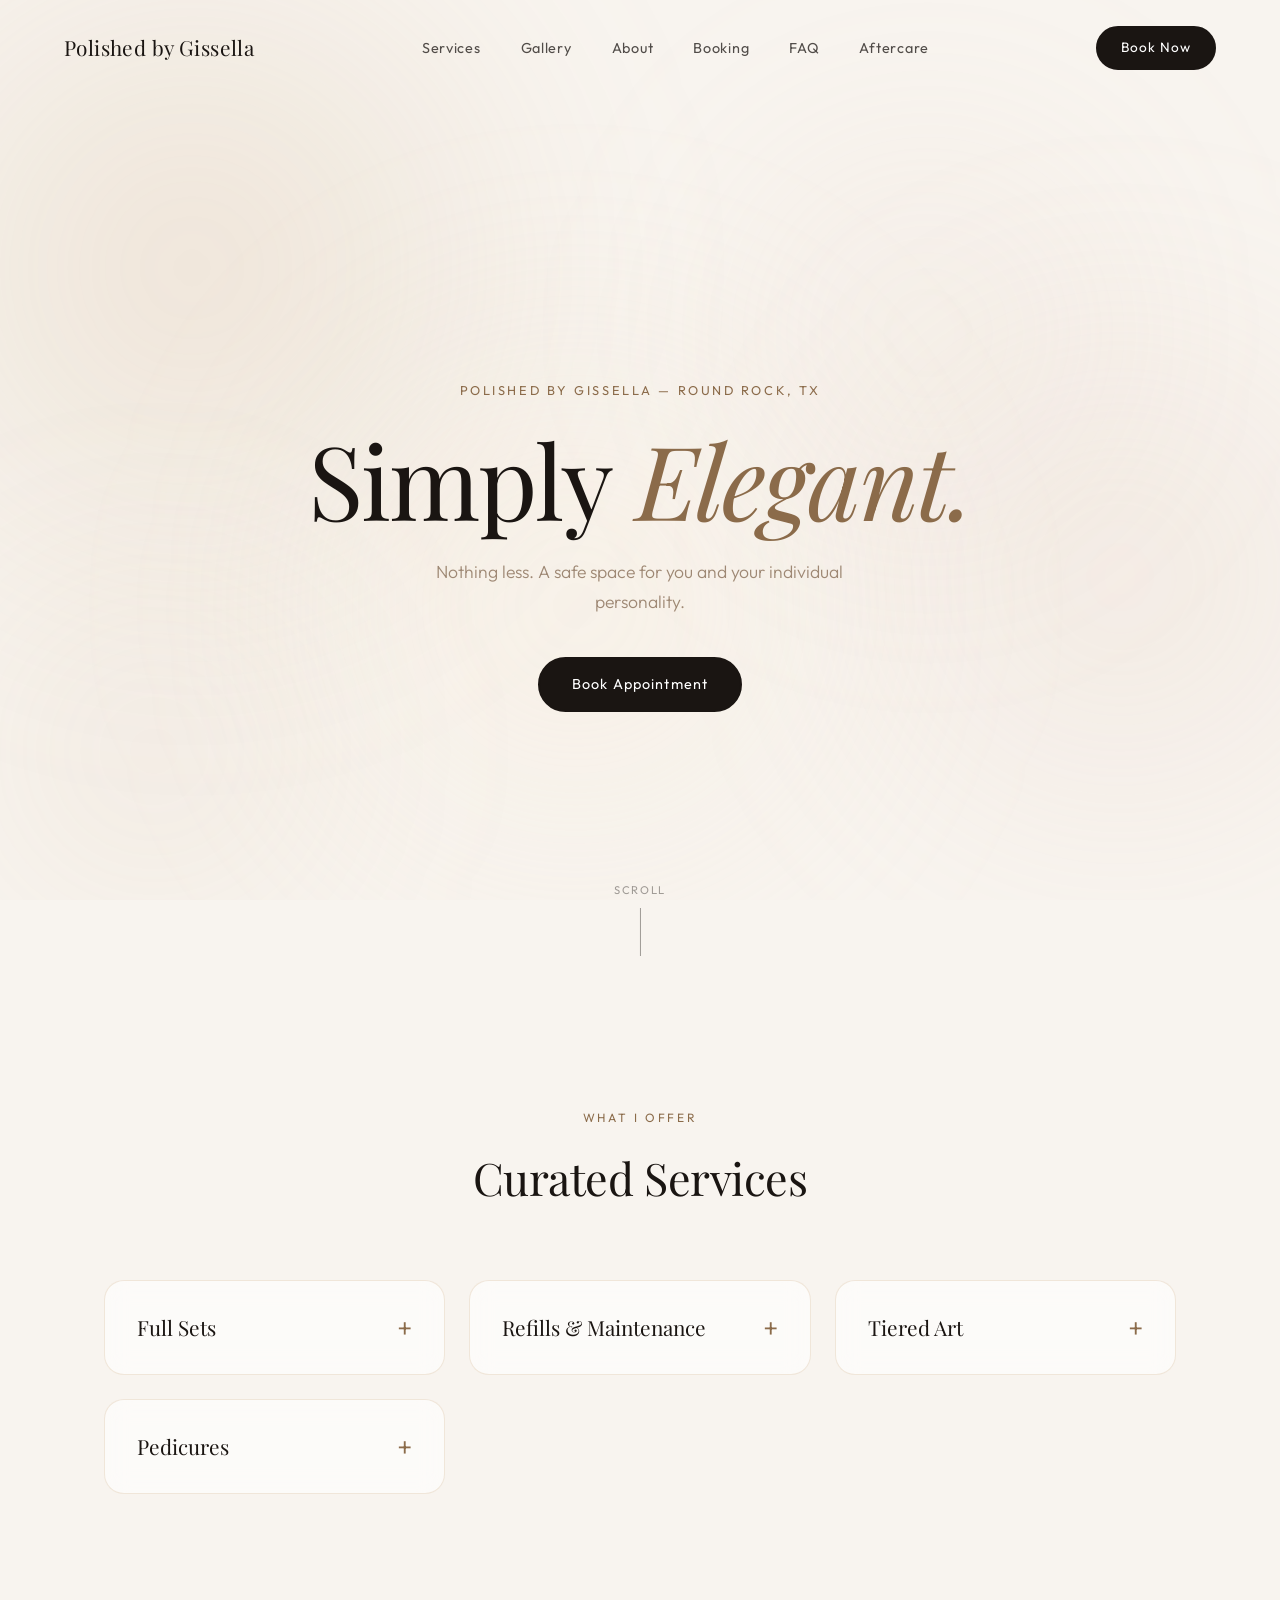
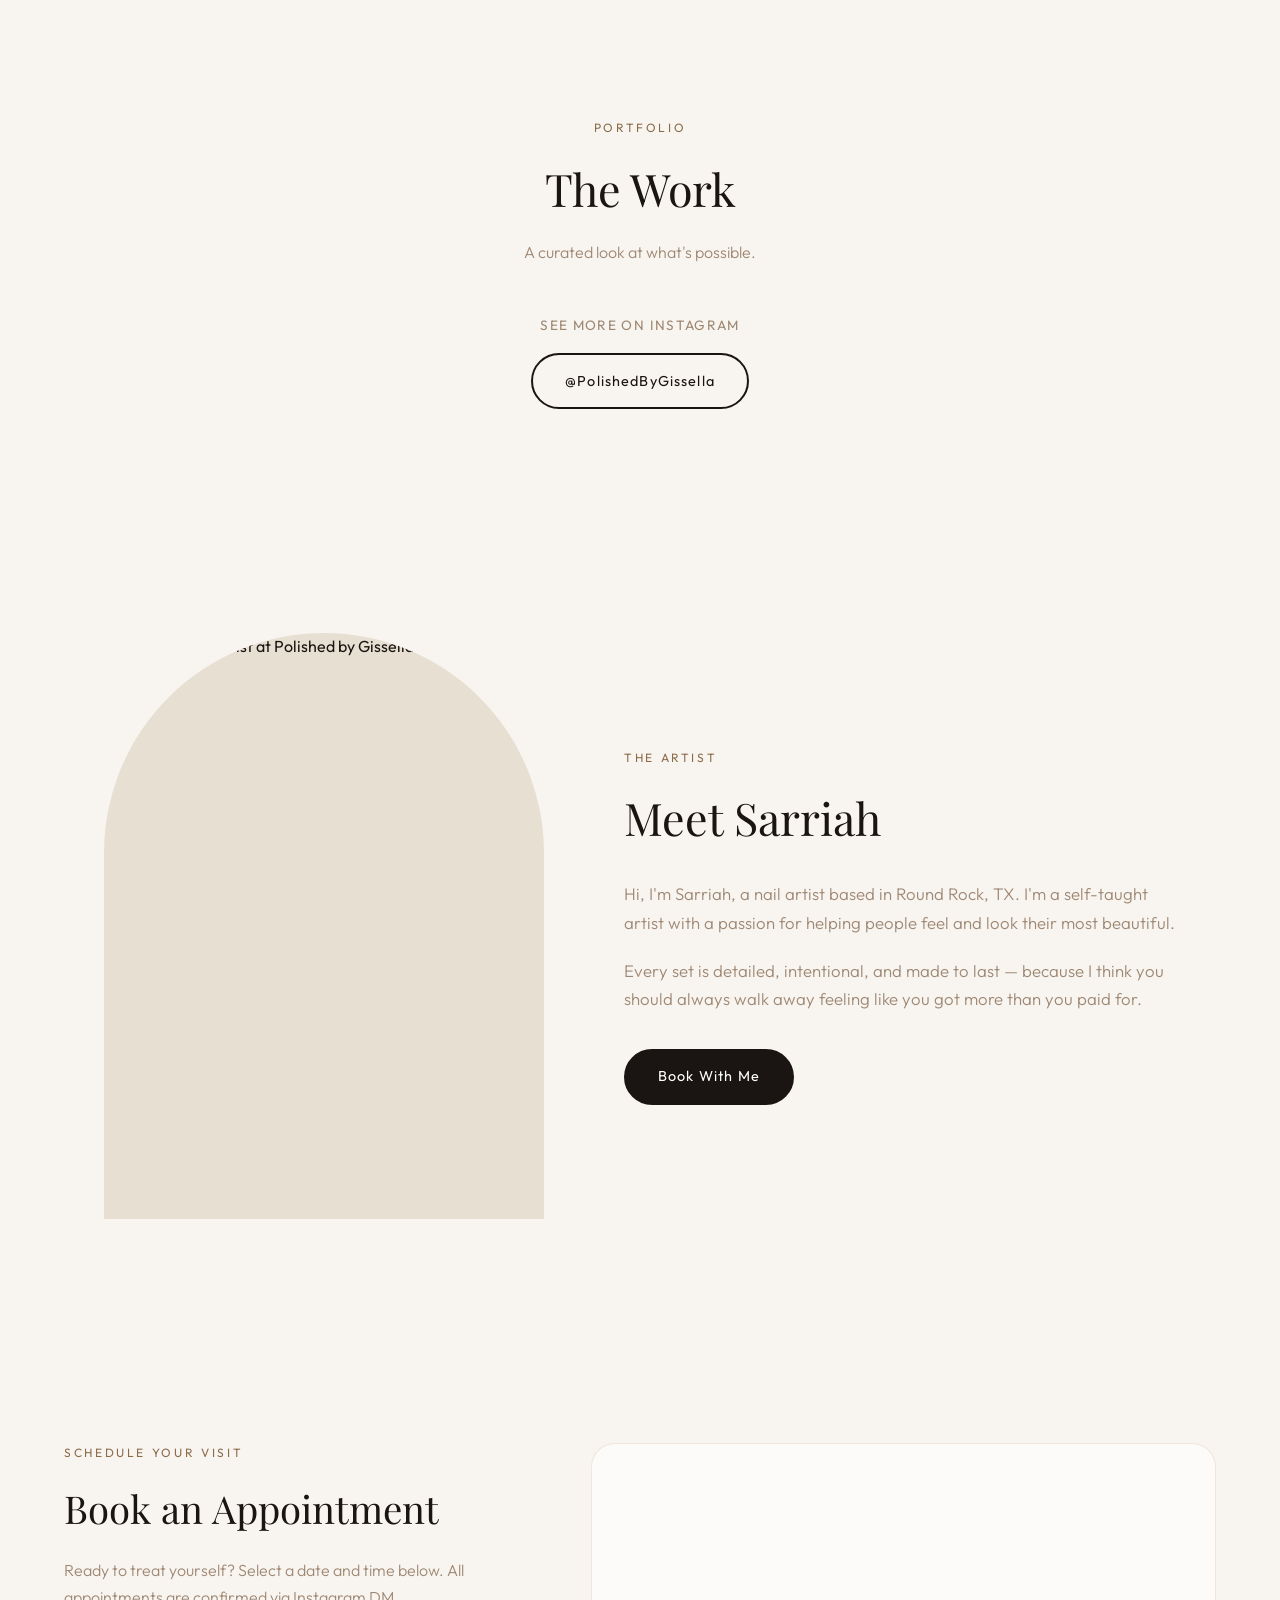
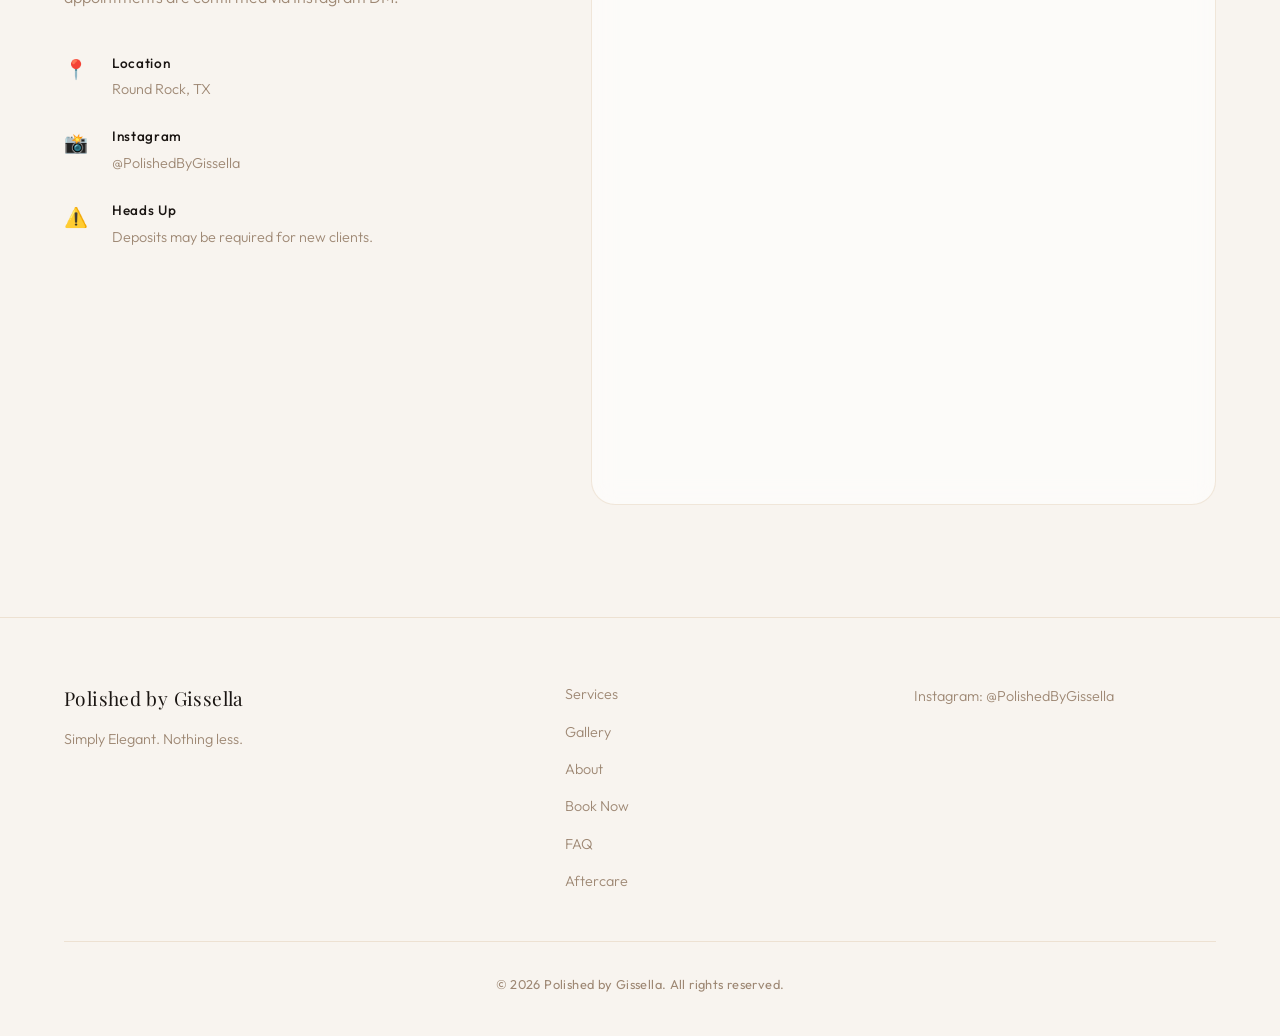
==== commit 085a8f85: "Sync staging with production + add all new services and notes - Synced all files from production (so" ====
--- a/index.html
+++ b/index.html
@@ -256,6 +256,9 @@
                     <span class="icon">+</span>
                 </div>
                 <div class="accordion-content">
+                    <div class="service-luxury-note">
+                        <strong>Russian Manicure included</strong> — precise e-file cuticle prep for cleaner lines, better adhesion, and longer wear.
+                    </div>
                     <ul class="service-list">
                         <li>
                             <div class="service-details">
@@ -298,6 +301,9 @@
                     <span class="icon">+</span>
                 </div>
                 <div class="accordion-content">
+                    <div class="service-luxury-note">
+                        <strong>Russian Manicure included</strong> — precise e-file cuticle prep for cleaner lines, better adhesion, and longer wear.
+                    </div>
                     <ul class="service-list">
                         <li>
                             <div class="service-details">
@@ -340,6 +346,9 @@
                     <span class="icon">+</span>
                 </div>
                 <div class="accordion-content">
+                    <div class="service-luxury-note">
+                        <strong>Russian Manicure included</strong> — precise e-file cuticle prep for cleaner lines, better adhesion, and longer wear.
+                    </div>
                     <ul class="service-list">
                         <li>
                             <div class="service-details">
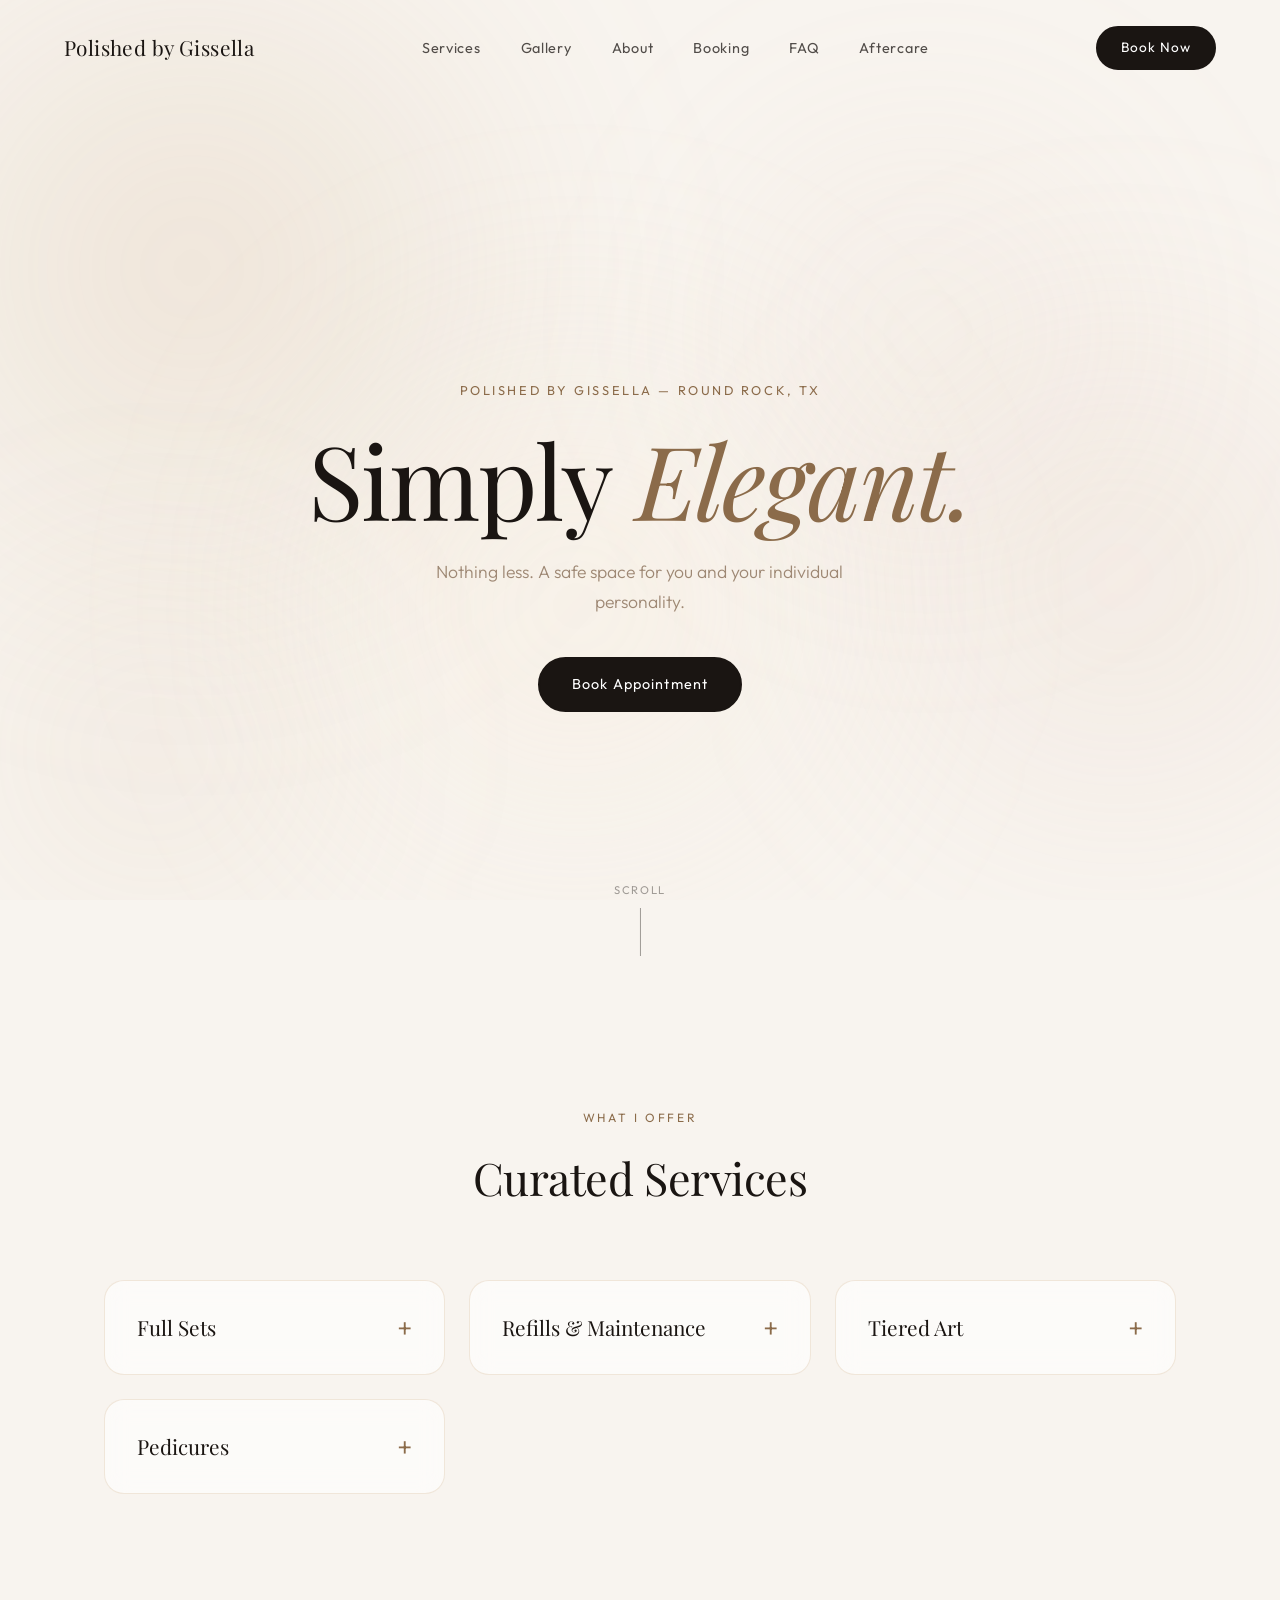
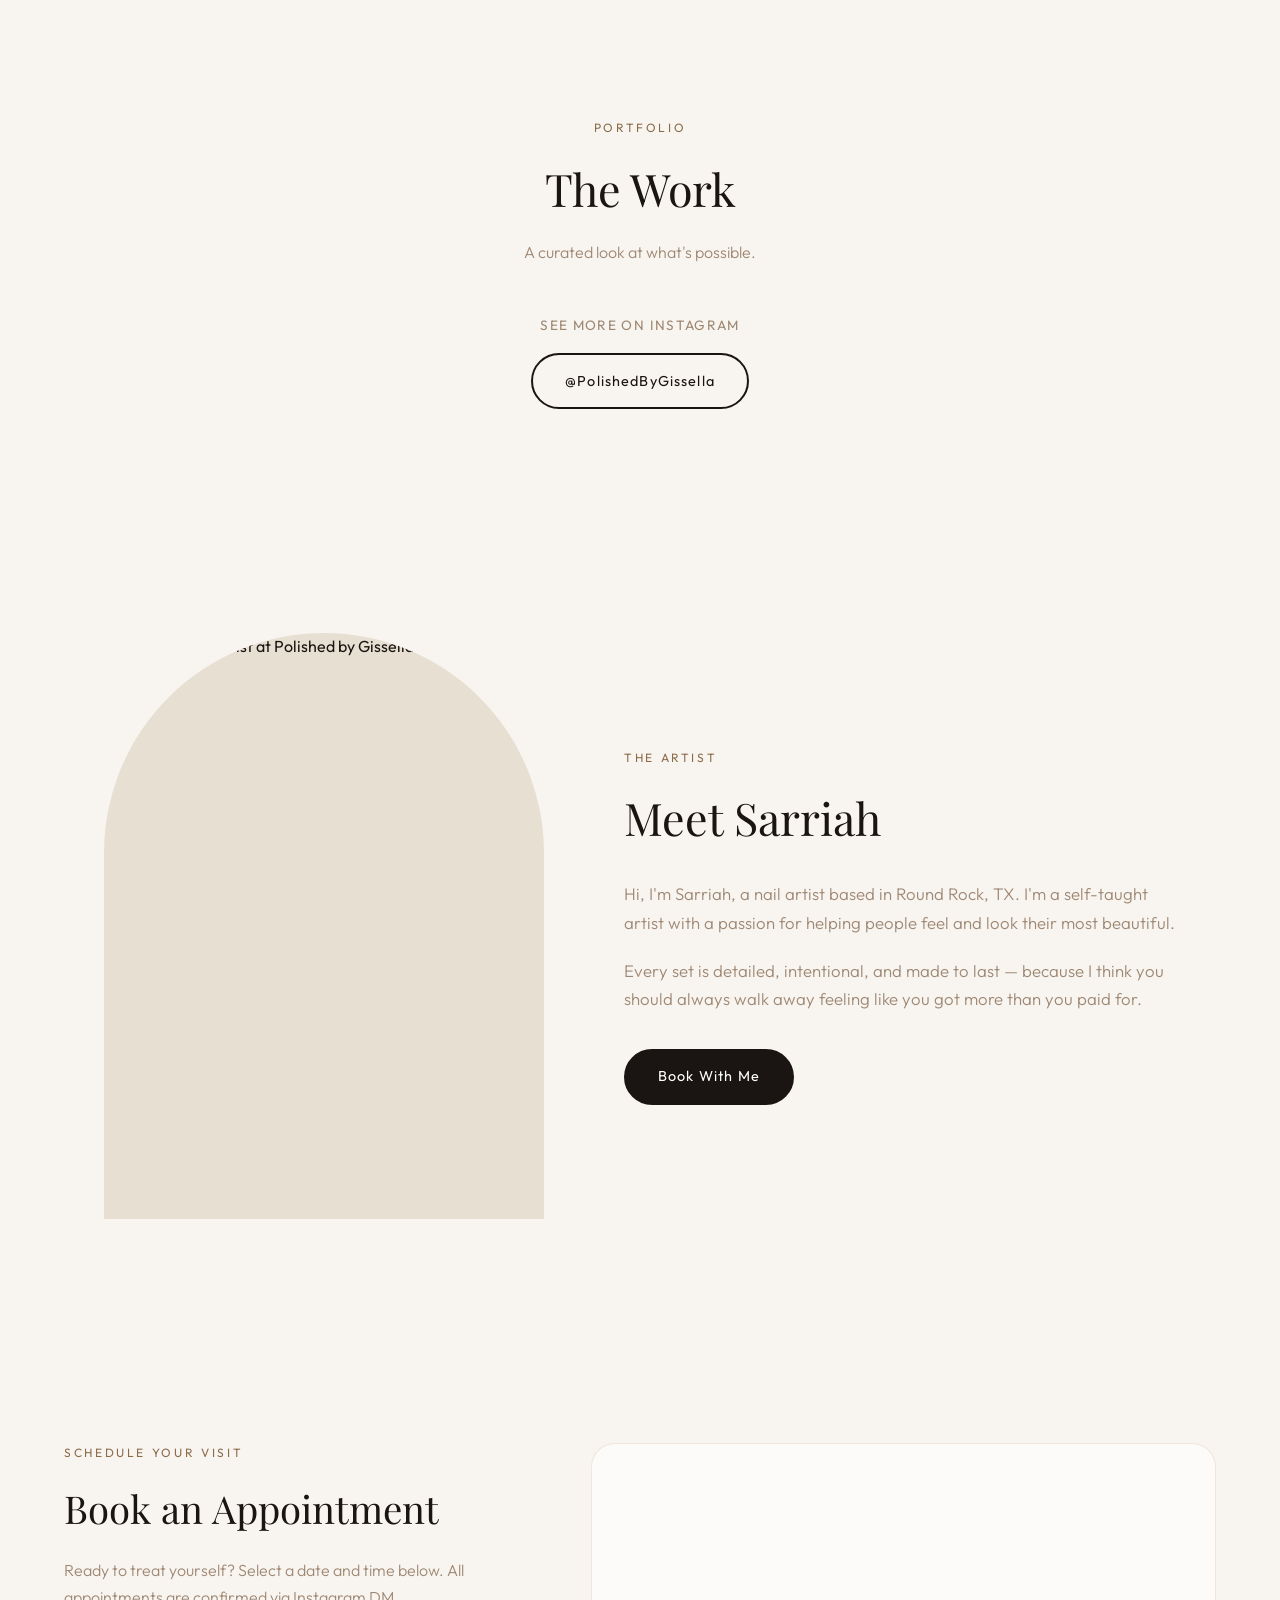
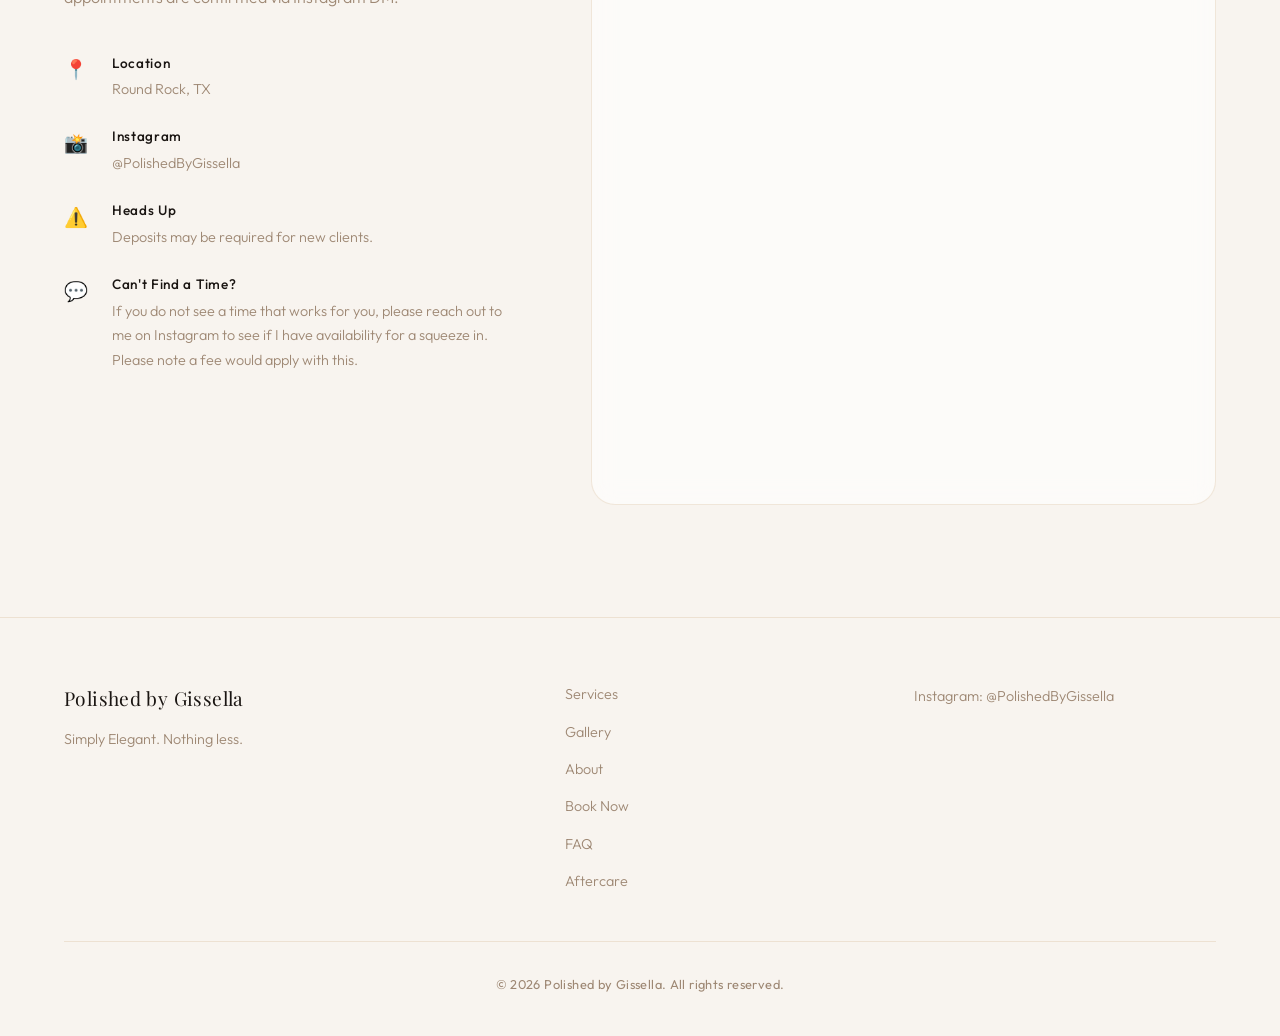
==== commit b0a67093: "Add squeeze-in booking note to booking section Co-Authored-By: Claude Sonnet 4.6 <noreply@anthropic." ====
--- a/index.html
+++ b/index.html
@@ -504,6 +504,13 @@
                         <p>Deposits may be required for new clients.</p>
                     </div>
                 </div>
+                <div class="booking-detail-item">
+                    <span class="detail-icon">&#x1F4AC;</span>
+                    <div>
+                        <strong>Can't Find a Time?</strong>
+                        <p>If you do not see a time that works for you, please reach out to me on Instagram to see if I have availability for a squeeze in. Please note a fee would apply with this.</p>
+                    </div>
+                </div>
             </div>
         </div>
 
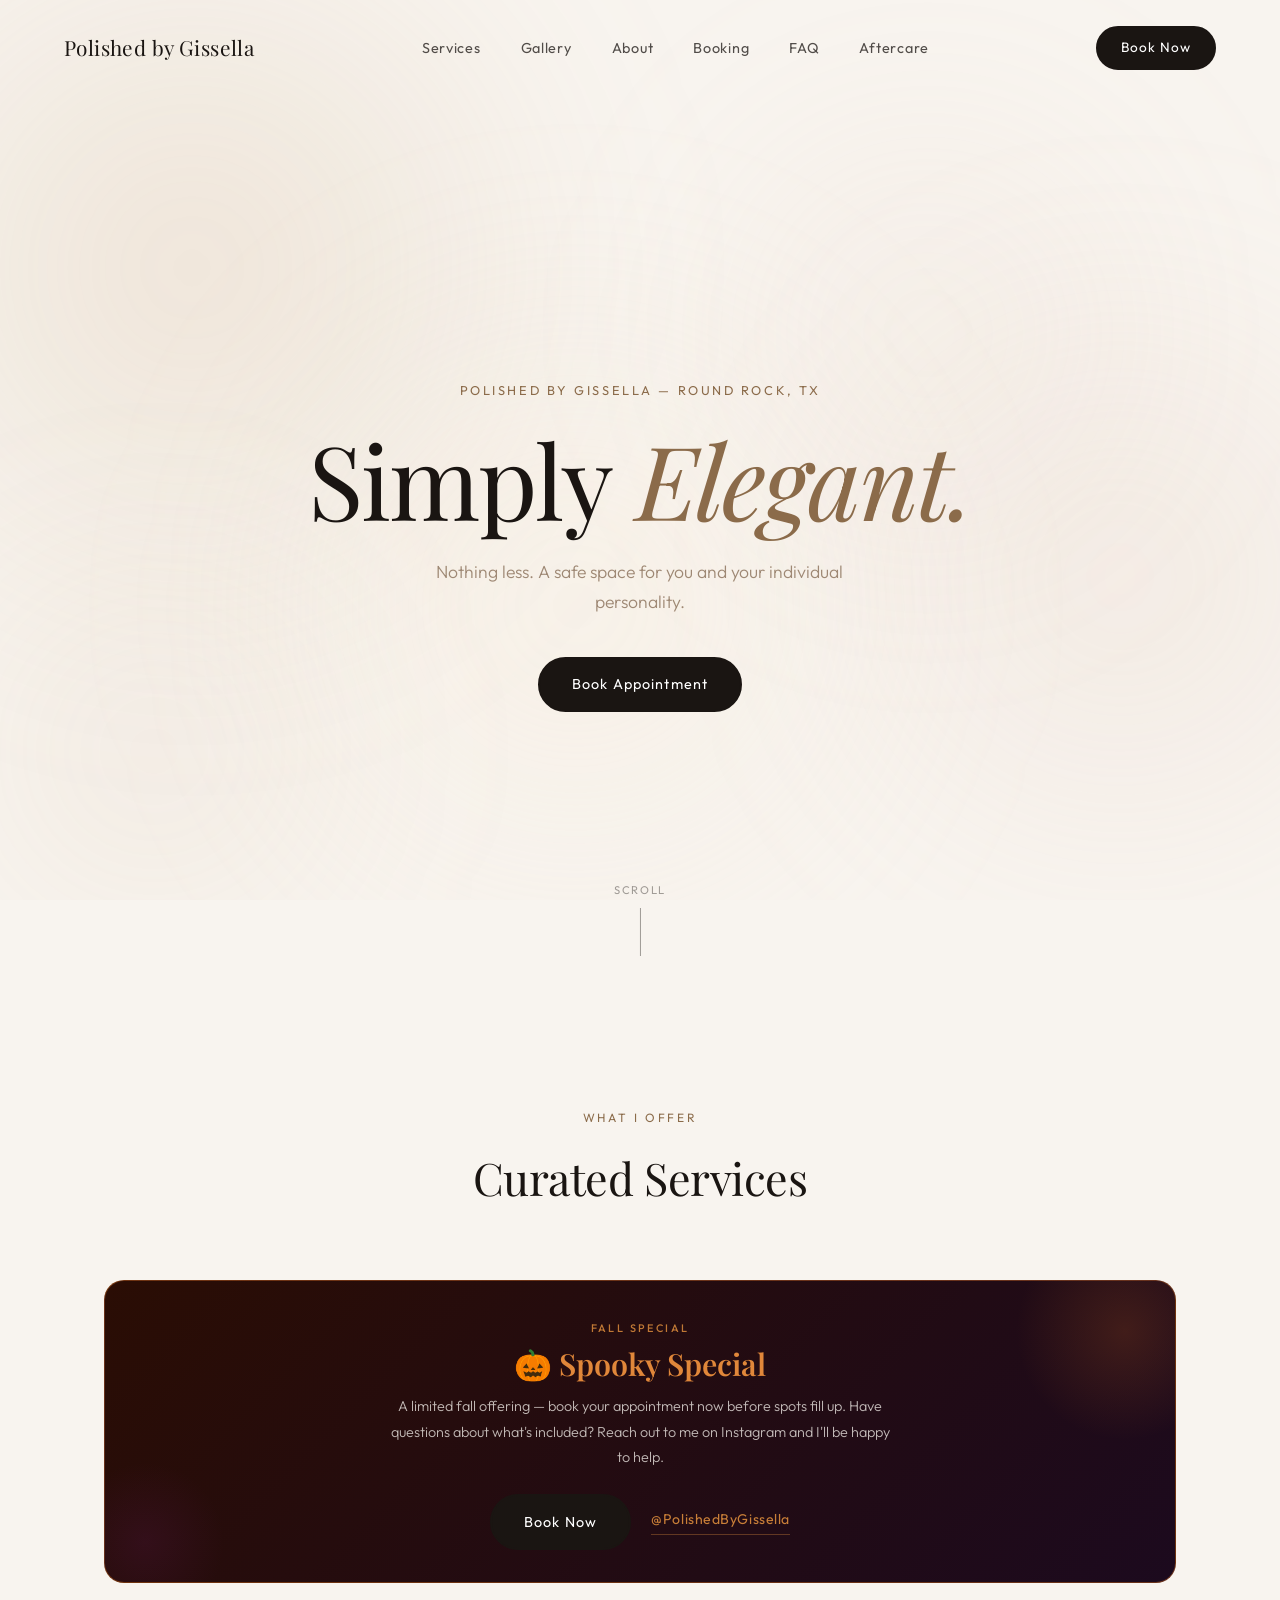
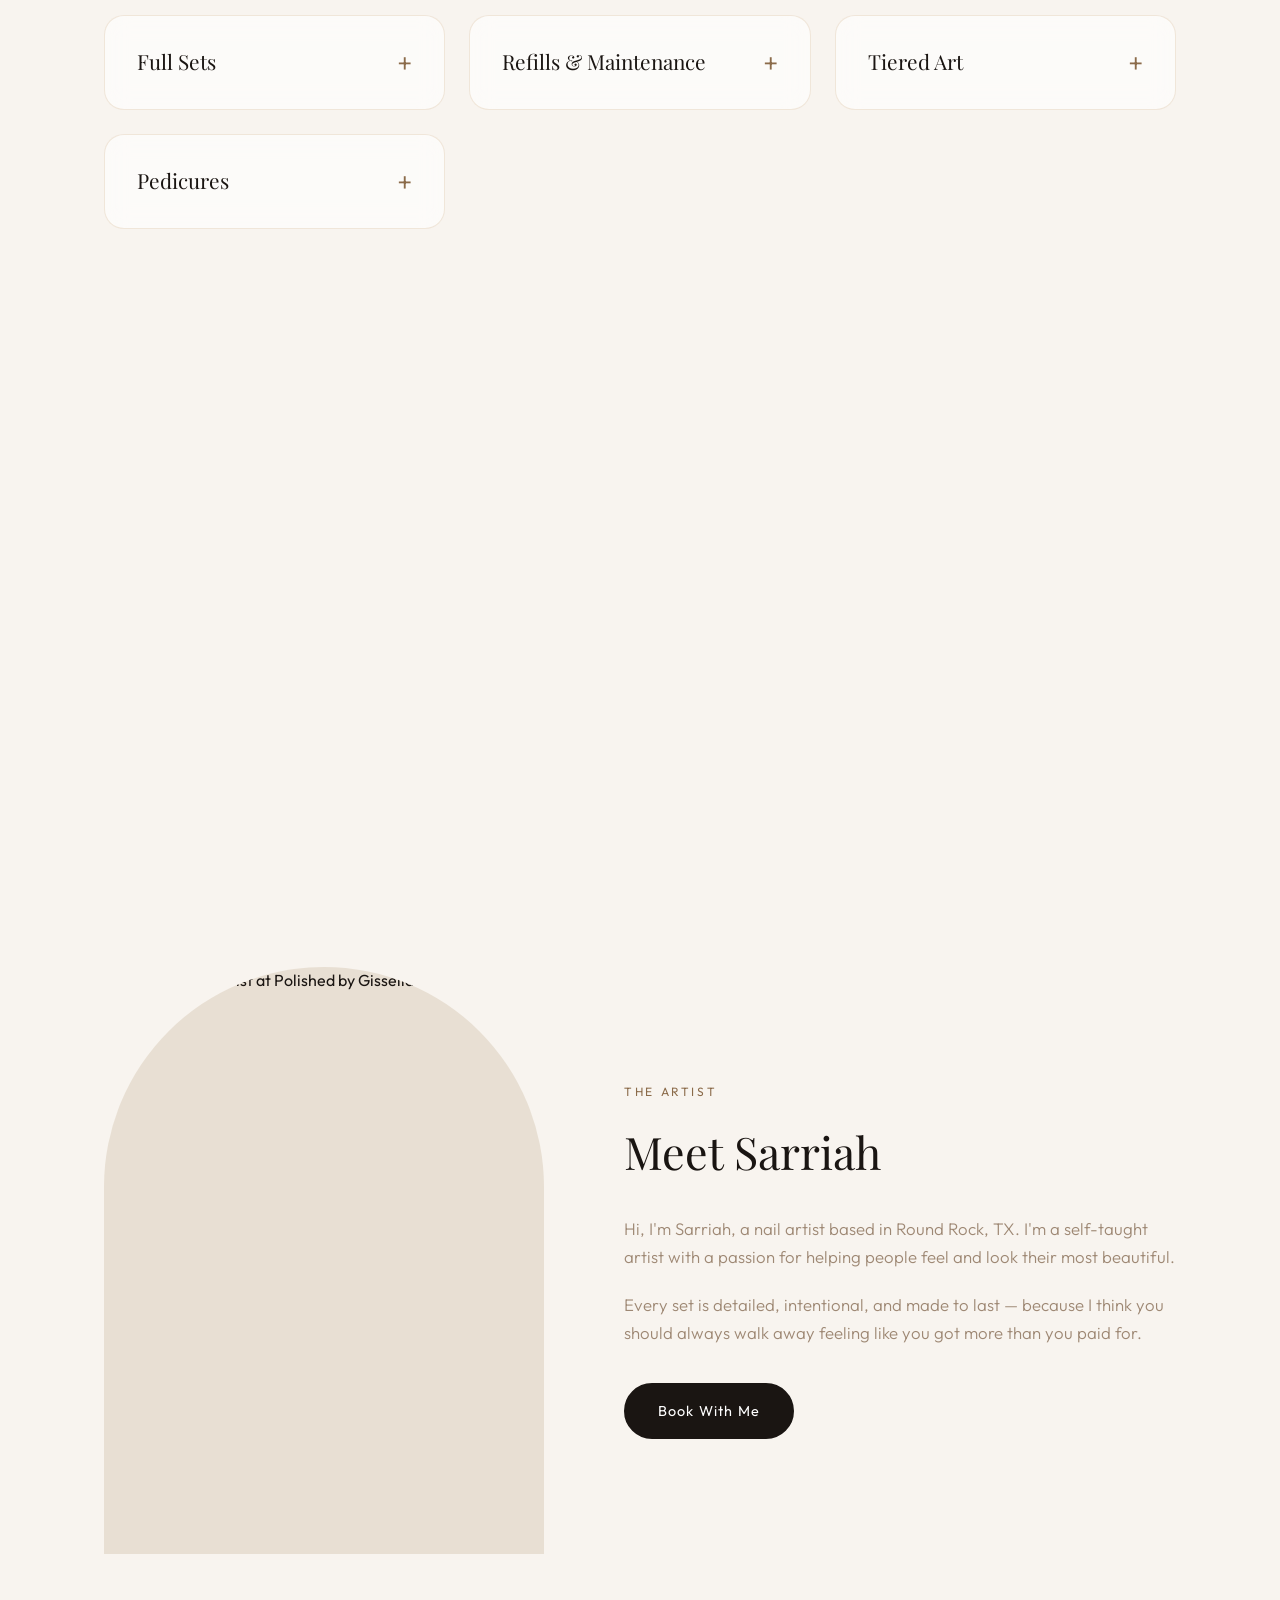
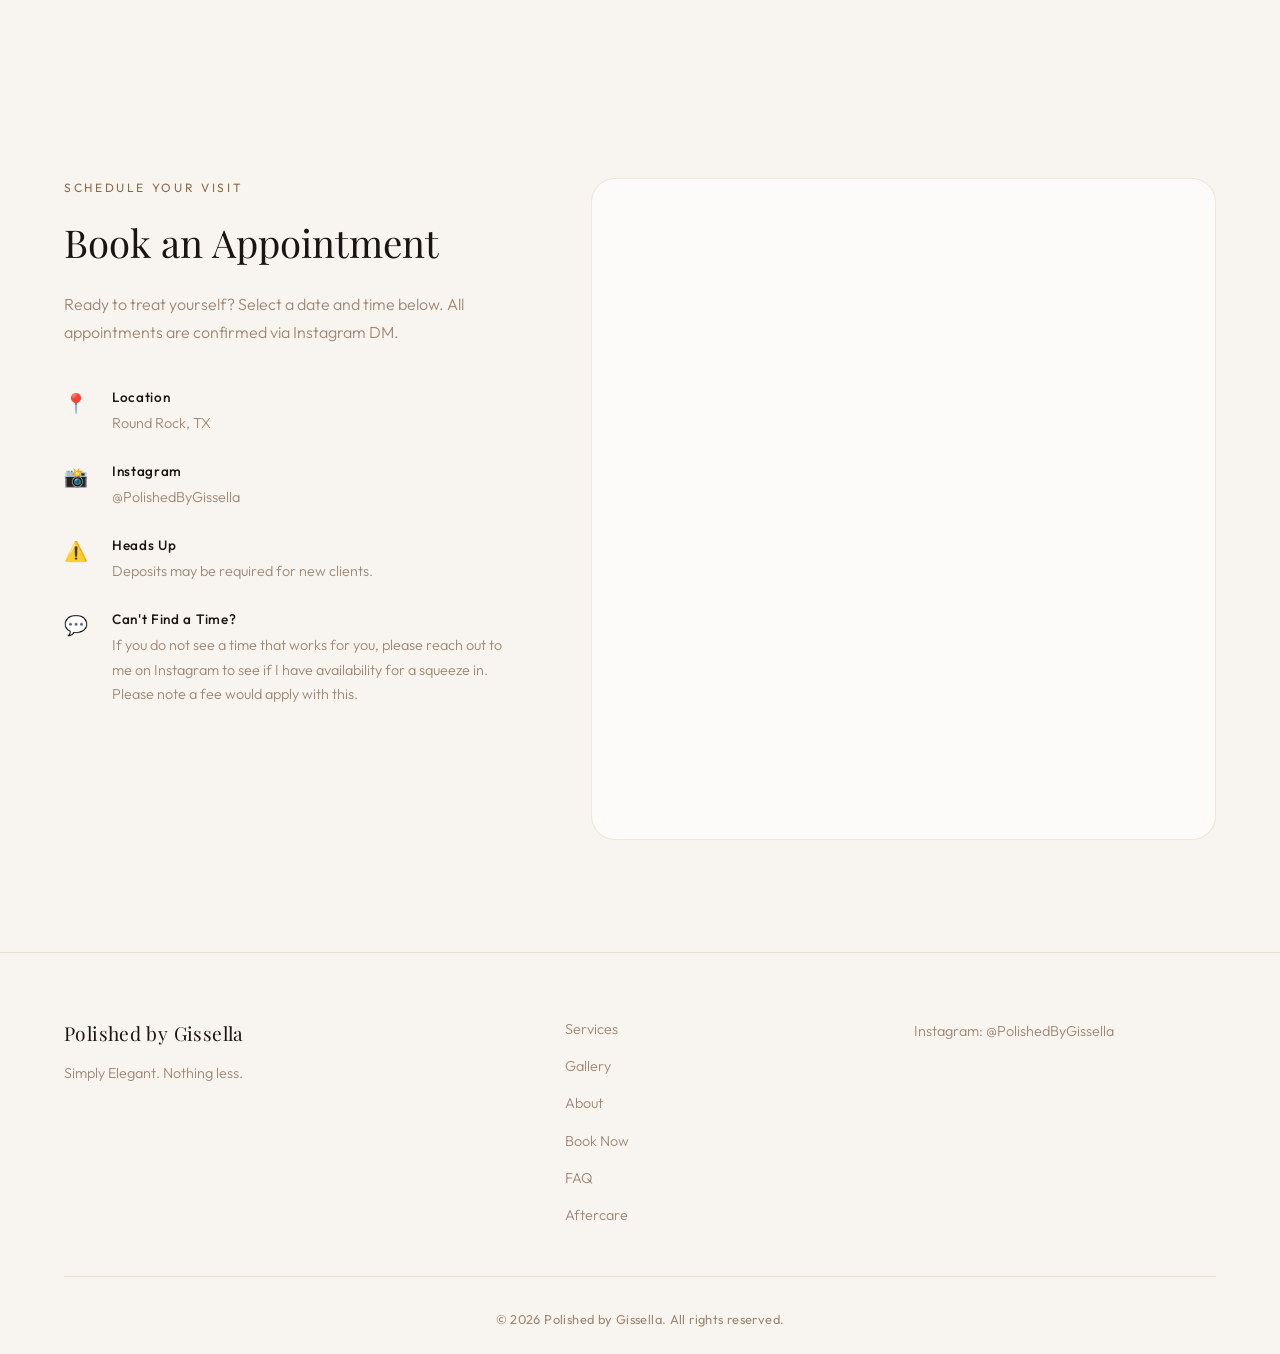
==== commit e8710710: "Add Spooky Special fall promo banner to services section Co-Authored-By: Claude Sonnet 4.6 <noreply@" ====
--- a/index.html
+++ b/index.html
@@ -248,6 +248,16 @@
             <h2 class="section-title">Curated Services</h2>
         </div>
 
+        <div class="service-promo">
+            <span class="service-promo-eyebrow">Fall Special</span>
+            <h3 class="service-promo-title">🎃 Spooky Special</h3>
+            <p class="service-promo-desc">A limited fall offering — book your appointment now before spots fill up. Have questions about what's included? Reach out to me on Instagram and I'll be happy to help.</p>
+            <div class="service-promo-actions">
+                <a href="#booking" class="btn">Book Now</a>
+                <a href="https://www.instagram.com/polishedbygissella" target="_blank" rel="noopener noreferrer" class="service-promo-ig">@PolishedByGissella</a>
+            </div>
+        </div>
+
         <div class="service-grid">
 
             <div class="service-card">
--- a/style.css
+++ b/style.css
@@ -595,6 +595,91 @@
     text-transform: uppercase;
     color: var(--accent);
     white-space: nowrap;
+}
+
+.service-promo {
+    background: linear-gradient(135deg, #2A0D04 0%, #1C0A1E 100%);
+    border: 1px solid rgba(220, 110, 30, 0.4);
+    border-radius: 20px;
+    padding: 2rem 2.5rem;
+    margin-bottom: 2rem;
+    text-align: center;
+    position: relative;
+    overflow: hidden;
+}
+
+.service-promo::before {
+    content: '';
+    position: absolute;
+    top: -60px;
+    right: -60px;
+    width: 220px;
+    height: 220px;
+    background: radial-gradient(circle, rgba(220, 110, 30, 0.18) 0%, transparent 70%);
+    pointer-events: none;
+}
+
+.service-promo::after {
+    content: '';
+    position: absolute;
+    bottom: -40px;
+    left: -40px;
+    width: 160px;
+    height: 160px;
+    background: radial-gradient(circle, rgba(120, 30, 120, 0.15) 0%, transparent 70%);
+    pointer-events: none;
+}
+
+.service-promo-eyebrow {
+    display: inline-block;
+    font-size: 0.68rem;
+    font-weight: 500;
+    letter-spacing: 0.22em;
+    text-transform: uppercase;
+    color: rgba(220, 140, 60, 0.85);
+    margin-bottom: 0.5rem;
+}
+
+.service-promo-title {
+    font-family: 'Playfair Display', Georgia, serif;
+    font-size: 1.9rem;
+    font-weight: 600;
+    color: #E0873A;
+    margin: 0 0 0.75rem;
+    line-height: 1.2;
+}
+
+.service-promo-desc {
+    color: rgba(248, 244, 239, 0.75);
+    font-size: 0.9rem;
+    font-weight: 300;
+    line-height: 1.75;
+    max-width: 500px;
+    margin: 0 auto 1.5rem;
+}
+
+.service-promo-actions {
+    display: flex;
+    gap: 1.25rem;
+    justify-content: center;
+    align-items: center;
+    flex-wrap: wrap;
+}
+
+.service-promo-ig {
+    color: rgba(220, 140, 60, 0.9);
+    text-decoration: none;
+    font-size: 0.88rem;
+    font-weight: 400;
+    letter-spacing: 0.04em;
+    border-bottom: 1px solid rgba(220, 140, 60, 0.35);
+    padding-bottom: 2px;
+    transition: color var(--transition), border-color var(--transition);
+}
+
+.service-promo-ig:hover {
+    color: #E0873A;
+    border-color: rgba(220, 140, 60, 0.7);
 }
 
 .service-list {
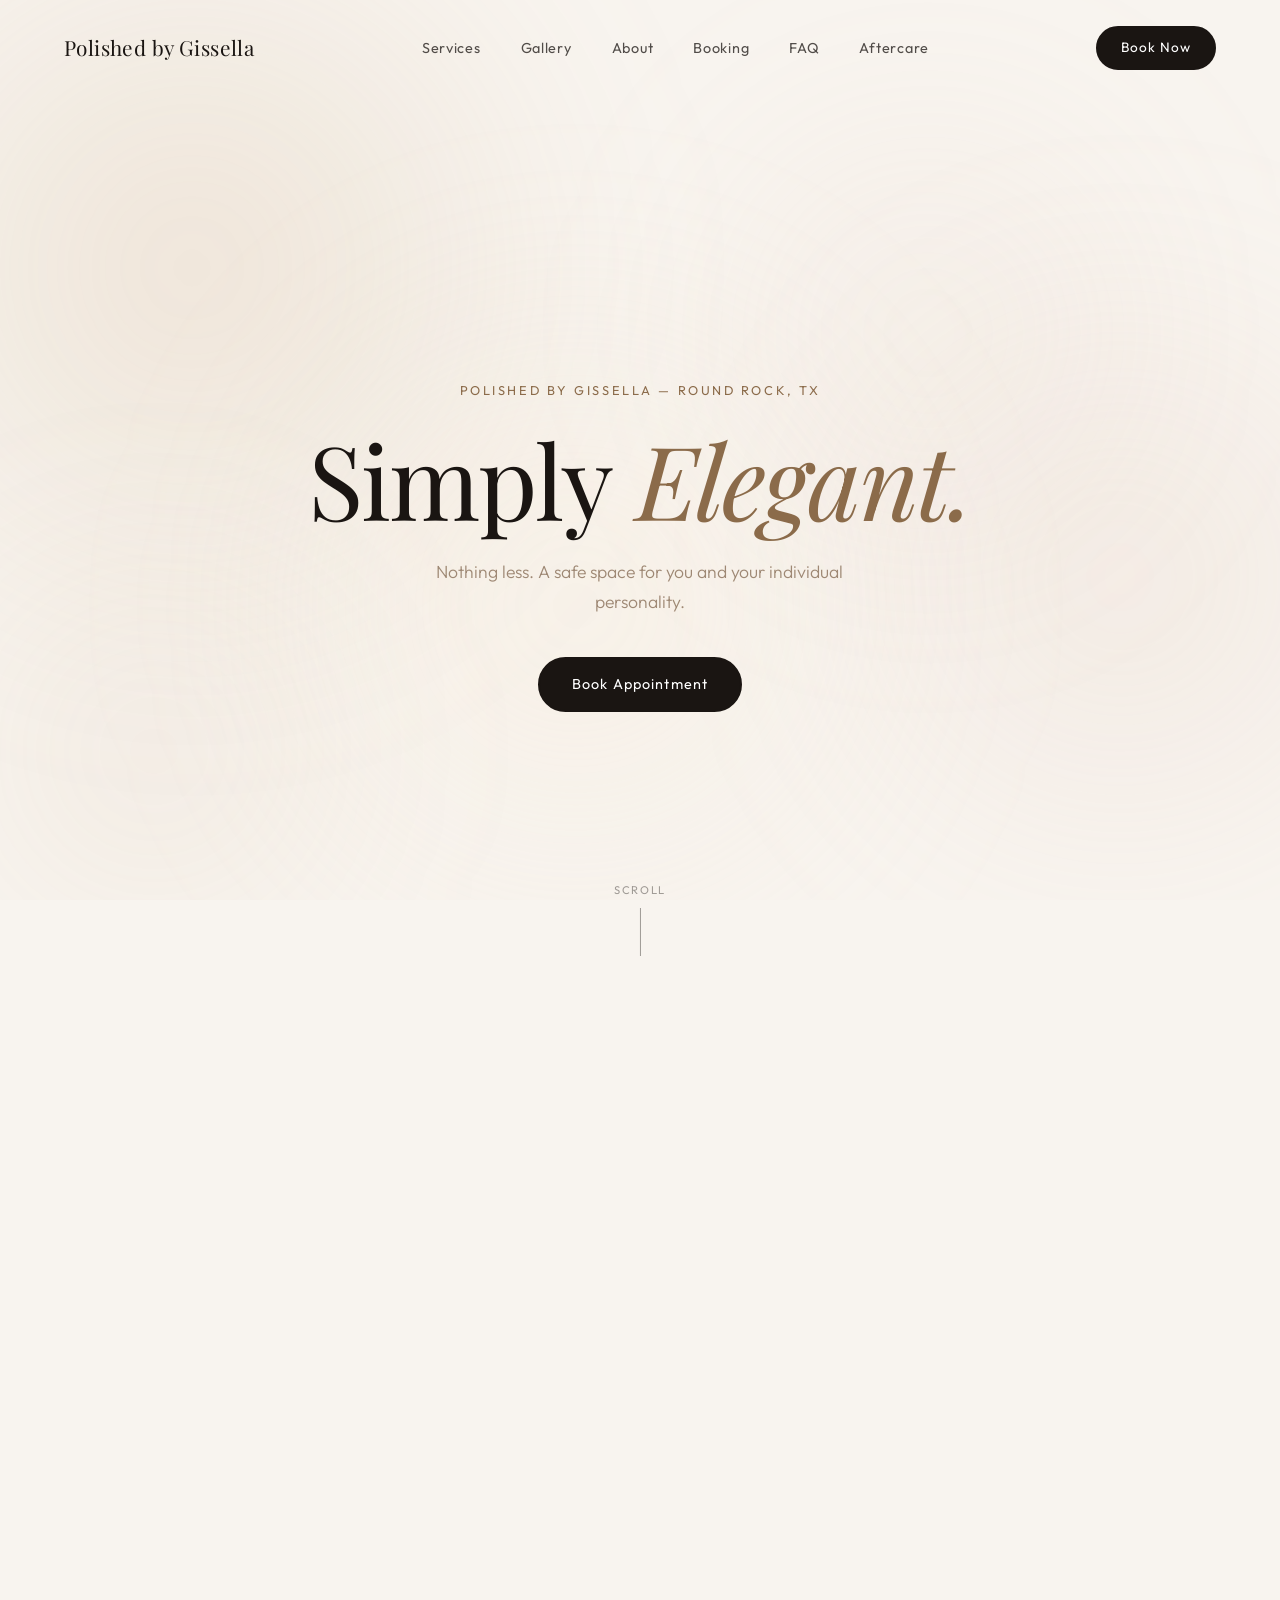
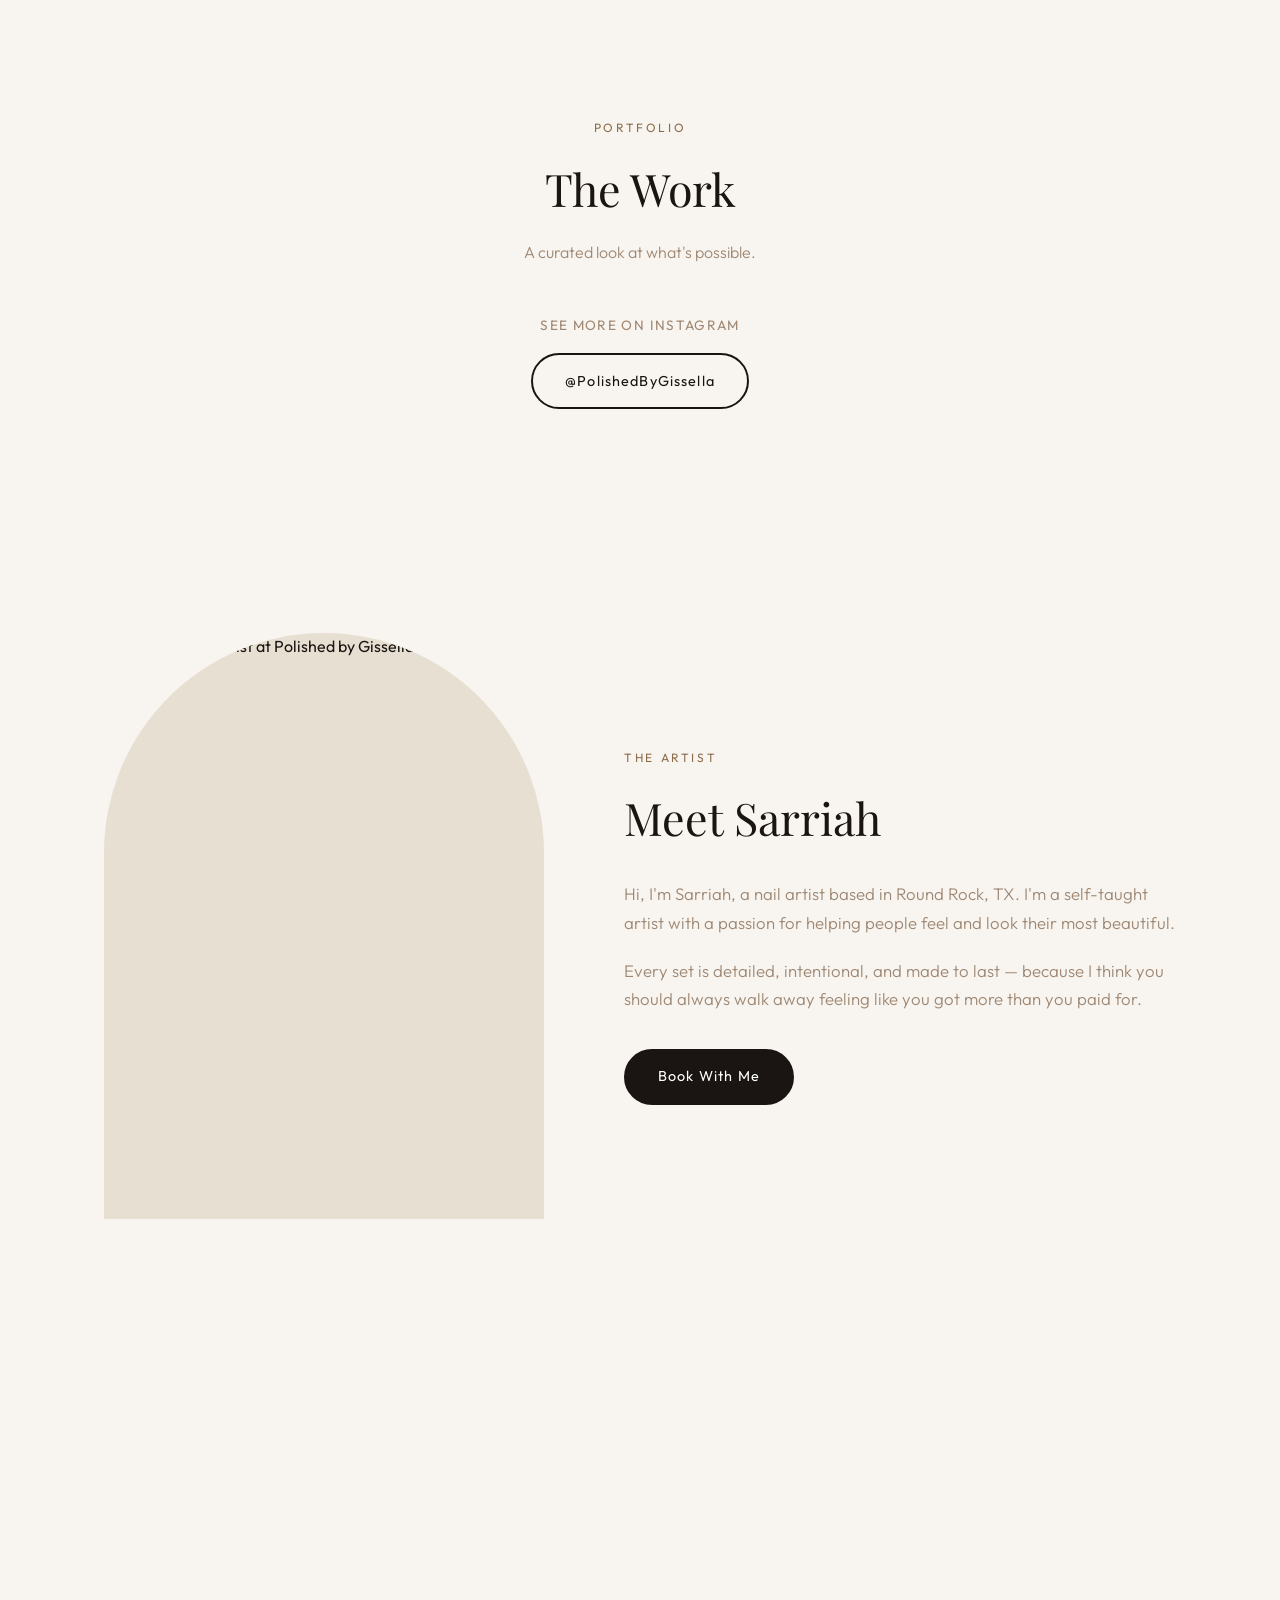
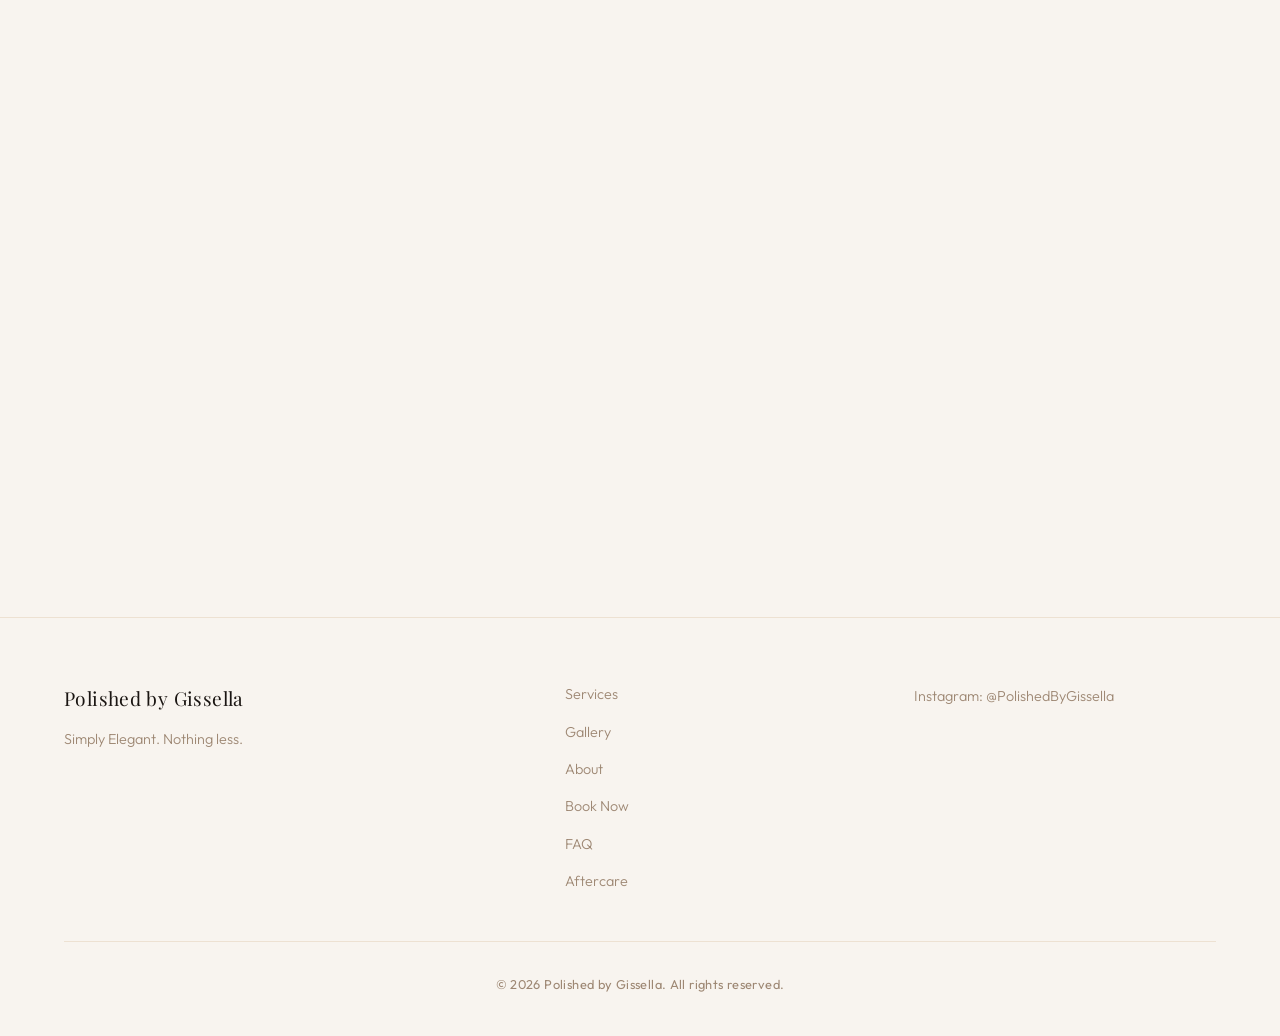
==== commit f23d52b2: "Remove Spooky Special fall promo banner Co-Authored-By: Claude Sonnet 4.6 <noreply@anthropic.com>" ====
--- a/index.html
+++ b/index.html
@@ -248,16 +248,6 @@
             <h2 class="section-title">Curated Services</h2>
         </div>
 
-        <div class="service-promo">
-            <span class="service-promo-eyebrow">Fall Special</span>
-            <h3 class="service-promo-title">🎃 Spooky Special</h3>
-            <p class="service-promo-desc">A limited fall offering — book your appointment now before spots fill up. Have questions about what's included? Reach out to me on Instagram and I'll be happy to help.</p>
-            <div class="service-promo-actions">
-                <a href="#booking" class="btn">Book Now</a>
-                <a href="https://www.instagram.com/polishedbygissella" target="_blank" rel="noopener noreferrer" class="service-promo-ig">@PolishedByGissella</a>
-            </div>
-        </div>
-
         <div class="service-grid">
 
             <div class="service-card">
--- a/style.css
+++ b/style.css
@@ -595,91 +595,6 @@
     text-transform: uppercase;
     color: var(--accent);
     white-space: nowrap;
-}
-
-.service-promo {
-    background: linear-gradient(135deg, #2A0D04 0%, #1C0A1E 100%);
-    border: 1px solid rgba(220, 110, 30, 0.4);
-    border-radius: 20px;
-    padding: 2rem 2.5rem;
-    margin-bottom: 2rem;
-    text-align: center;
-    position: relative;
-    overflow: hidden;
-}
-
-.service-promo::before {
-    content: '';
-    position: absolute;
-    top: -60px;
-    right: -60px;
-    width: 220px;
-    height: 220px;
-    background: radial-gradient(circle, rgba(220, 110, 30, 0.18) 0%, transparent 70%);
-    pointer-events: none;
-}
-
-.service-promo::after {
-    content: '';
-    position: absolute;
-    bottom: -40px;
-    left: -40px;
-    width: 160px;
-    height: 160px;
-    background: radial-gradient(circle, rgba(120, 30, 120, 0.15) 0%, transparent 70%);
-    pointer-events: none;
-}
-
-.service-promo-eyebrow {
-    display: inline-block;
-    font-size: 0.68rem;
-    font-weight: 500;
-    letter-spacing: 0.22em;
-    text-transform: uppercase;
-    color: rgba(220, 140, 60, 0.85);
-    margin-bottom: 0.5rem;
-}
-
-.service-promo-title {
-    font-family: 'Playfair Display', Georgia, serif;
-    font-size: 1.9rem;
-    font-weight: 600;
-    color: #E0873A;
-    margin: 0 0 0.75rem;
-    line-height: 1.2;
-}
-
-.service-promo-desc {
-    color: rgba(248, 244, 239, 0.75);
-    font-size: 0.9rem;
-    font-weight: 300;
-    line-height: 1.75;
-    max-width: 500px;
-    margin: 0 auto 1.5rem;
-}
-
-.service-promo-actions {
-    display: flex;
-    gap: 1.25rem;
-    justify-content: center;
-    align-items: center;
-    flex-wrap: wrap;
-}
-
-.service-promo-ig {
-    color: rgba(220, 140, 60, 0.9);
-    text-decoration: none;
-    font-size: 0.88rem;
-    font-weight: 400;
-    letter-spacing: 0.04em;
-    border-bottom: 1px solid rgba(220, 140, 60, 0.35);
-    padding-bottom: 2px;
-    transition: color var(--transition), border-color var(--transition);
-}
-
-.service-promo-ig:hover {
-    color: #E0873A;
-    border-color: rgba(220, 140, 60, 0.7);
 }
 
 .service-list {
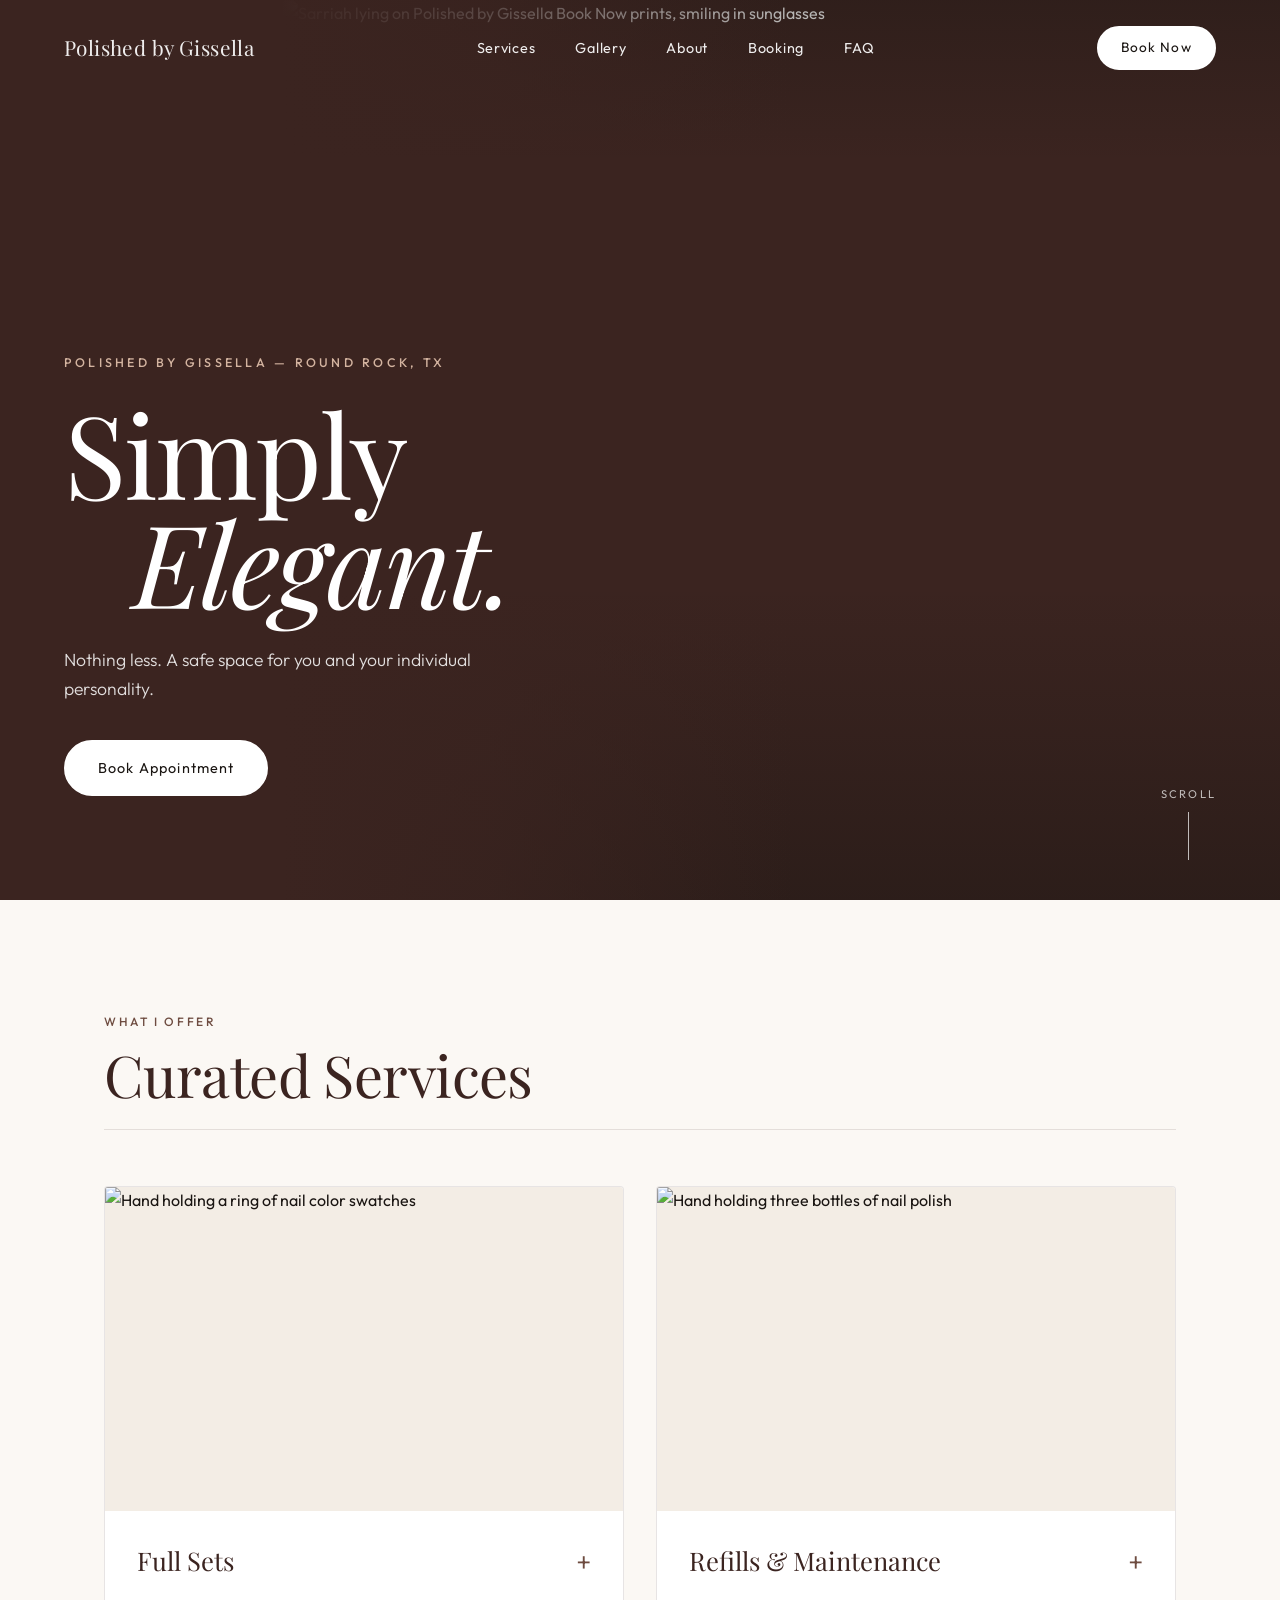
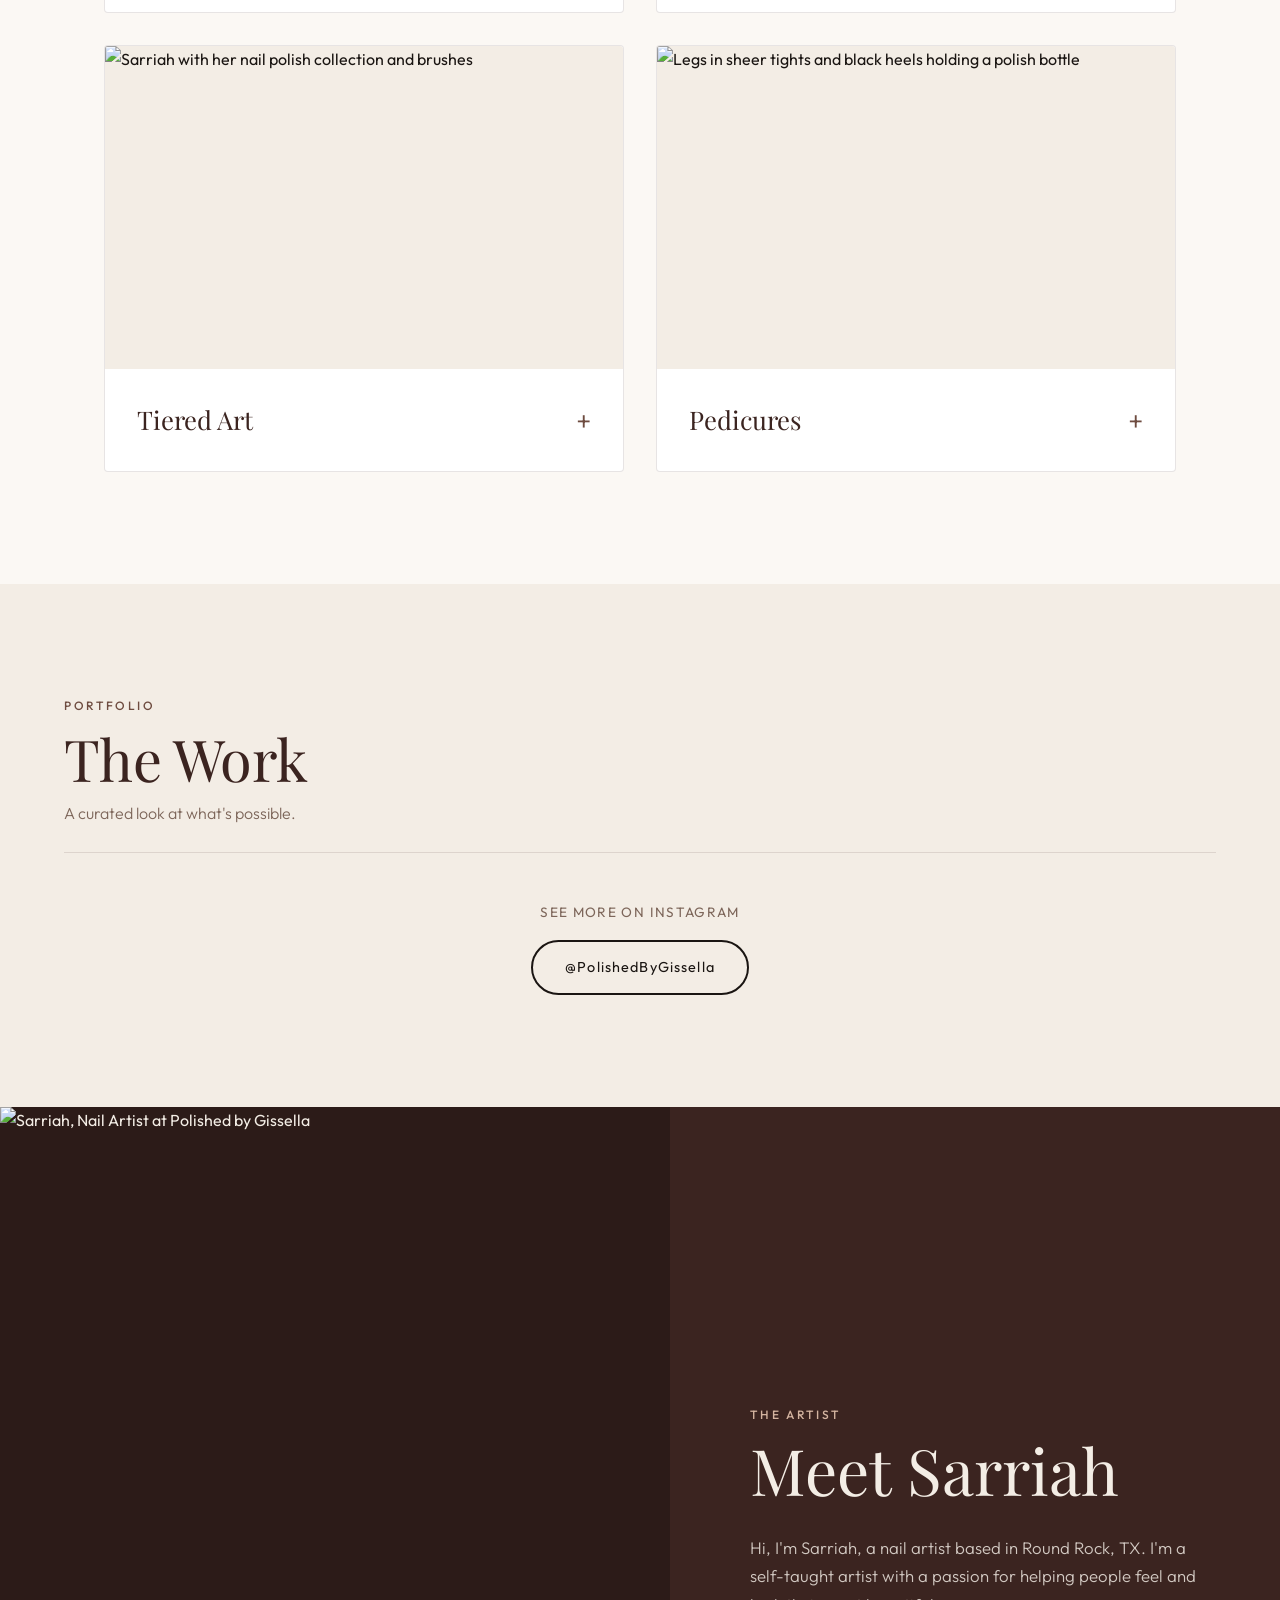
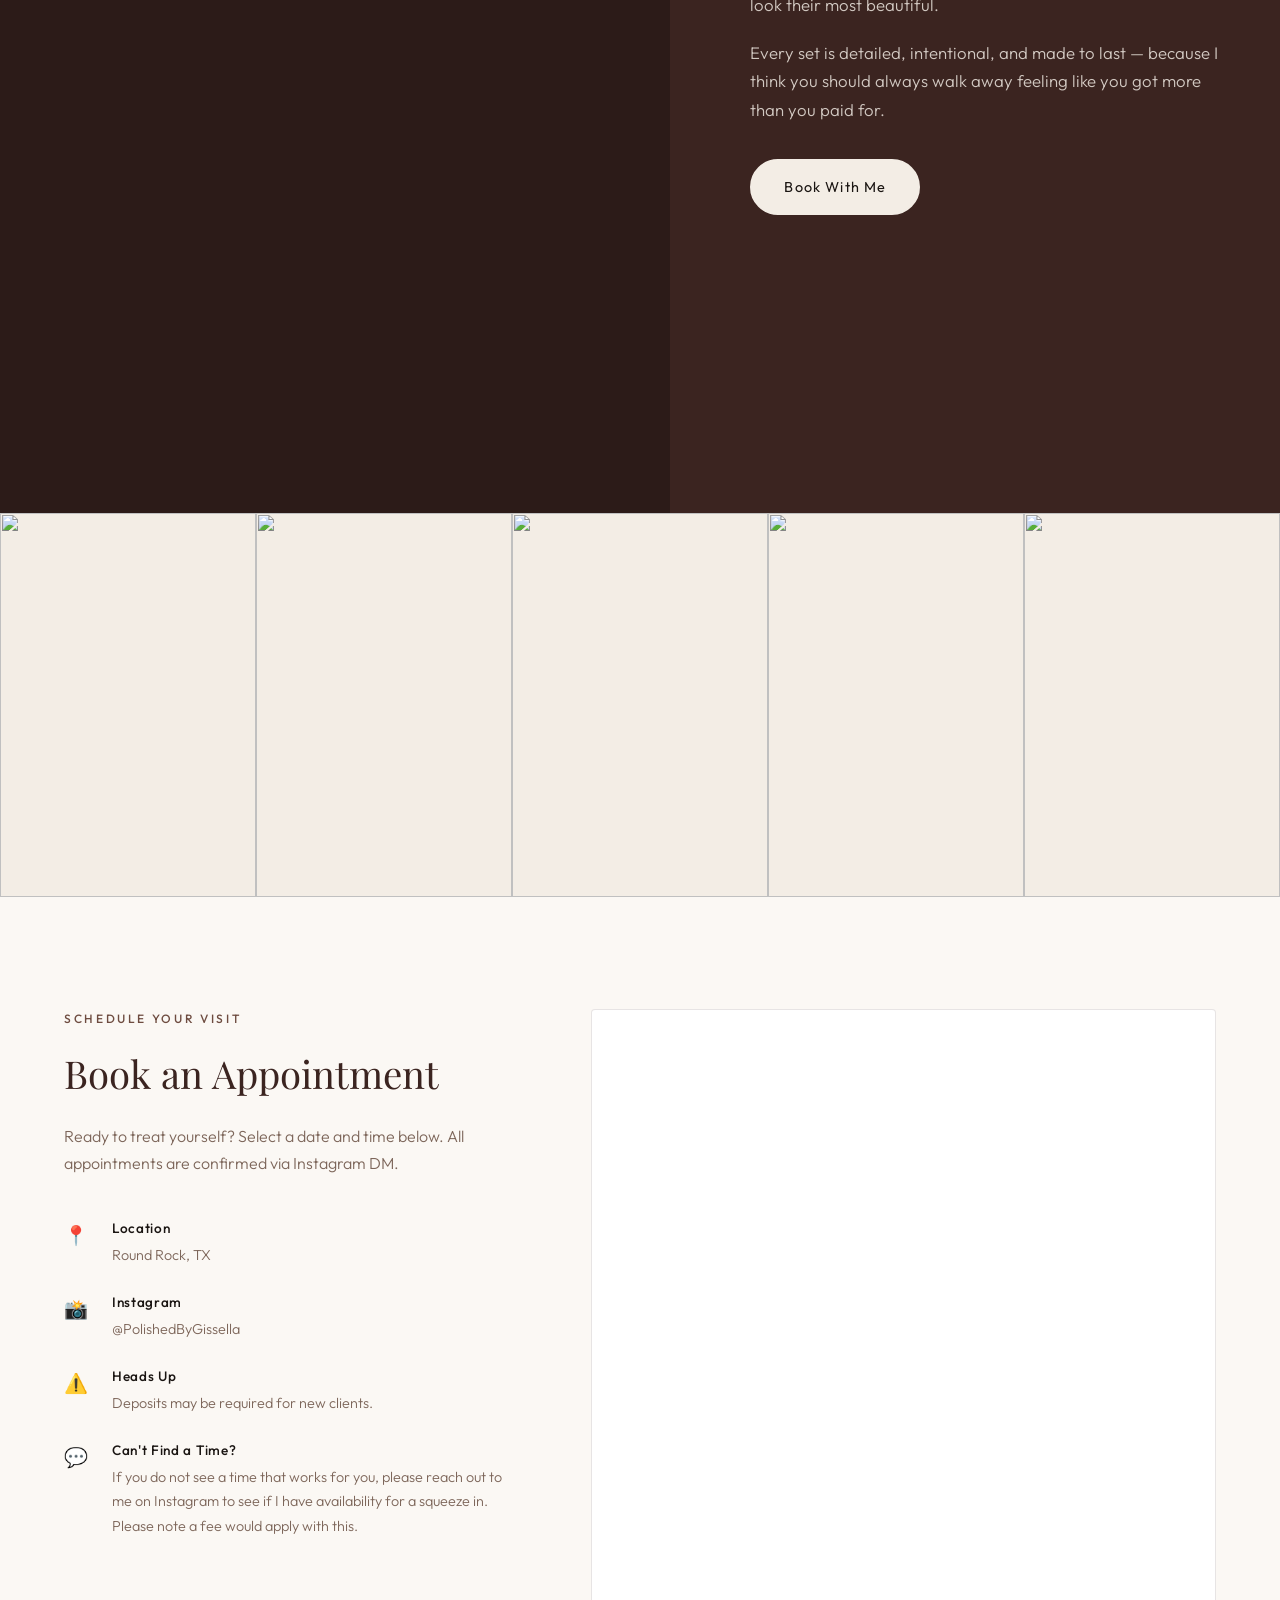
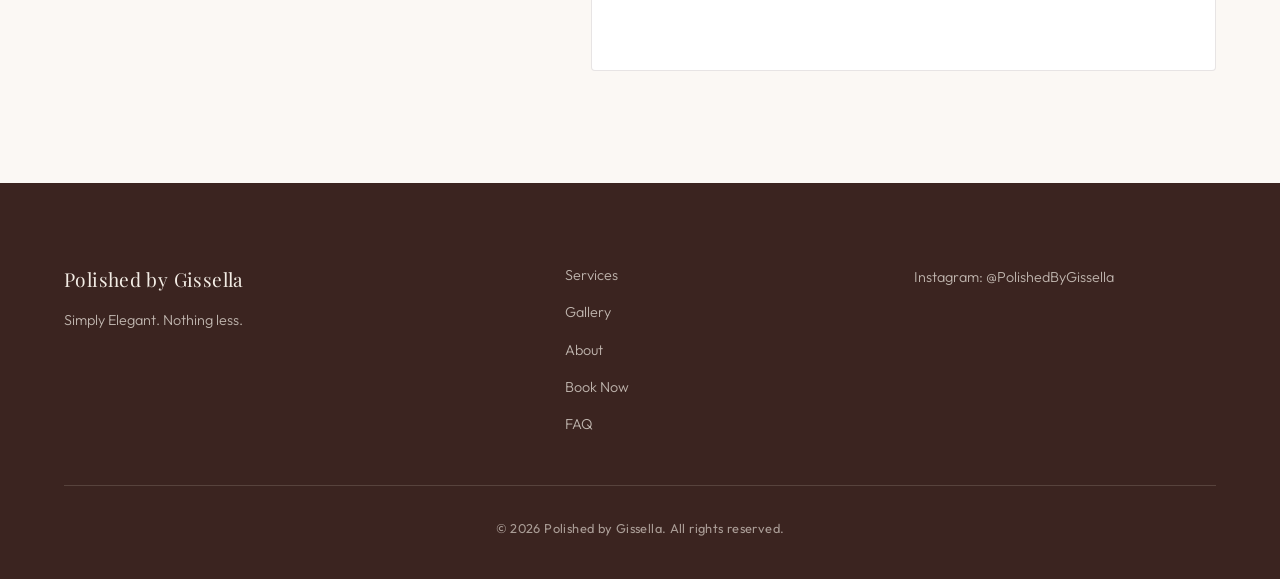
==== commit 4d8226ee: "Revamp site look around the 2026 brand photoshoot (Concept A) - Full-bleed cover hero using the "Boo" ====
--- a/index.html
+++ b/index.html
@@ -5,34 +5,36 @@
     <meta name="viewport" content="width=device-width, initial-scale=1.0">
     <title>Polished by Gissella | Simply Elegant</title>
 
+    <meta name="description" content="Nail artist based in Round Rock, TX. Gel X, Hard Gel, custom art, pedicures, and more — at a budget you'll love. Book your appointment today.">
+    <link rel="canonical" href="https://polishedbygissella.com/">
+    <meta name="theme-color" content="#3B2420">
+
     <!-- ── Open Graph (social media link previews) ── -->
-    <!-- IMPORTANT: Replace "https://polishedbygissella.com" with your actual domain once live -->
     <meta property="og:type"        content="website">
     <meta property="og:url"         content="https://polishedbygissella.com/">
     <meta property="og:title"       content="Polished by Gissella | Simply Elegant">
-    <meta property="og:description" content="Nail artist based in Round Rock, TX. Gel X, Hard Gel, custom art, and more — at a budget you'll love. Book your appointment today.">
-    <meta property="og:image"       content="https://polishedbygissella.com/SarriahClassy.jpeg">
-    <meta property="og:image:width"  content="1200">
-    <meta property="og:image:height" content="630">
+    <meta property="og:description" content="Nail artist based in Round Rock, TX. Gel X, Hard Gel, custom art, pedicures, and more — at a budget you'll love. Book your appointment today.">
+    <meta property="og:image"       content="https://polishedbygissella.com/polishedbygissella.jpg">
+    <meta property="og:image:width"  content="150">
+    <meta property="og:image:height" content="150">
     <meta property="og:site_name"   content="Polished by Gissella">
 
     <!-- ── Twitter / X Card ── -->
-    <meta name="twitter:card"        content="summary_large_image">
+    <meta name="twitter:card"        content="summary">
     <meta name="twitter:title"       content="Polished by Gissella | Simply Elegant">
-    <meta name="twitter:description" content="Nail artist based in Round Rock, TX. Gel X, Hard Gel, custom art, and more — at a budget you'll love. Book your appointment today.">
-    <meta name="twitter:image"       content="https://polishedbygissella.com/SarriahClassy.jpeg">
-
-    <!-- ── Local Business Schema ── -->
+    <meta name="twitter:description" content="Nail artist based in Round Rock, TX. Gel X, Hard Gel, custom art, pedicures, and more — at a budget you'll love. Book your appointment today.">
+    <meta name="twitter:image"       content="https://polishedbygissella.com/polishedbygissella.jpg">
+
+    <!-- ── Local Business Schema (keep prices in sync with the Services section) ── -->
     <script type="application/ld+json">
     {
       "@context": "https://schema.org",
       "@type": "BeautySalon",
       "name": "Polished by Gissella",
-      "description": "Self-taught nail artist based in Round Rock, TX offering Gel X, Hard Gel, Soft Builder Gel, custom nail art, and more at a friendly budget.",
-      "url": "https://polishedbygissella.com",
-      "logo": "https://polishedbygissella.com/favicon.ico",
-      "image": "https://polishedbygissella.com/SarriahClassy.jpeg",
-      "telephone": "",
+      "description": "Self-taught nail artist based in Round Rock, TX offering Gel X, Hard Gel, Soft Builder Gel, custom nail art, pedicures, and more at a friendly budget.",
+      "url": "https://polishedbygissella.com/",
+      "logo": "https://polishedbygissella.com/polishedbygissella.jpg",
+      "image": "https://polishedbygissella.com/polishedbygissella.jpg",
       "priceRange": "$$",
       "address": {
         "@type": "PostalAddress",
@@ -48,11 +50,6 @@
       "sameAs": [
         "https://www.instagram.com/polishedbygissella"
       ],
-      "openingHoursSpecification": {
-        "@type": "OpeningHoursSpecification",
-        "dayOfWeek": ["Monday","Tuesday","Wednesday","Thursday","Friday","Saturday","Sunday"],
-        "description": "By appointment only"
-      },
       "hasOfferCatalog": {
         "@type": "OfferCatalog",
         "name": "Nail Services",
@@ -66,9 +63,9 @@
             },
             "priceSpecification": {
               "@type": "PriceSpecification",
-              "price": "60",
-              "priceCurrency": "USD",
-              "minPrice": "60"
+              "priceCurrency": "USD",
+              "price": "75",
+              "minPrice": "75"
             }
           },
           {
@@ -76,13 +73,13 @@
             "itemOffered": {
               "@type": "Service",
               "name": "Hard Gel Full Set",
-              "description": "Application on natural nail or extensions. Includes solid colors."
-            },
-            "priceSpecification": {
-              "@type": "PriceSpecification",
-              "price": "55",
-              "priceCurrency": "USD",
-              "minPrice": "55"
+              "description": "Application on natural nail. Includes solid colors."
+            },
+            "priceSpecification": {
+              "@type": "PriceSpecification",
+              "priceCurrency": "USD",
+              "price": "65",
+              "minPrice": "65"
             }
           },
           {
@@ -94,9 +91,9 @@
             },
             "priceSpecification": {
               "@type": "PriceSpecification",
-              "price": "45",
-              "priceCurrency": "USD",
-              "minPrice": "45"
+              "priceCurrency": "USD",
+              "price": "55",
+              "minPrice": "55"
             }
           },
           {
@@ -108,9 +105,9 @@
             },
             "priceSpecification": {
               "@type": "PriceSpecification",
-              "price": "45",
-              "priceCurrency": "USD",
-              "minPrice": "45"
+              "priceCurrency": "USD",
+              "price": "55",
+              "minPrice": "55"
             }
           },
           {
@@ -122,9 +119,23 @@
             },
             "priceSpecification": {
               "@type": "PriceSpecification",
-              "price": "35",
-              "priceCurrency": "USD",
-              "minPrice": "35"
+              "priceCurrency": "USD",
+              "price": "45",
+              "minPrice": "45"
+            }
+          },
+          {
+            "@type": "Offer",
+            "itemOffered": {
+              "@type": "Service",
+              "name": "Rebalancing",
+              "description": "For clients 4+ weeks without a refill. Soft gel $50, hard gel $55."
+            },
+            "priceSpecification": {
+              "@type": "PriceSpecification",
+              "priceCurrency": "USD",
+              "minPrice": "50",
+              "maxPrice": "55"
             }
           },
           {
@@ -136,9 +147,9 @@
             },
             "priceSpecification": {
               "@type": "PriceSpecification",
+              "priceCurrency": "USD",
               "minPrice": "20",
-              "maxPrice": "30",
-              "priceCurrency": "USD"
+              "maxPrice": "30"
             }
           },
           {
@@ -146,41 +157,41 @@
             "itemOffered": {
               "@type": "Service",
               "name": "Tiered Nail Art",
-              "description": "Custom nail art in 4 tiers ranging from minimal designs to extensive detailed artwork."
-            },
-            "priceSpecification": {
-              "@type": "PriceSpecification",
-              "minPrice": "15",
-              "priceCurrency": "USD",
-              "description": "Starting at base price +$15"
-            }
-          },
-          {
-            "@type": "Offer",
-            "itemOffered": {
-              "@type": "Service",
-              "name": "French Tip",
-              "description": "Nude color bases with a solid color french tip."
-            },
-            "priceSpecification": {
-              "@type": "PriceSpecification",
-              "price": "45",
-              "priceCurrency": "USD",
-              "minPrice": "45"
-            }
-          },
-          {
-            "@type": "Offer",
-            "itemOffered": {
-              "@type": "Service",
-              "name": "Foreign Removal and Full Set",
-              "description": "Removal of previous application from another artist followed by a full set."
-            },
-            "priceSpecification": {
-              "@type": "PriceSpecification",
-              "price": "45",
-              "priceCurrency": "USD",
-              "minPrice": "45"
+              "description": "Custom nail art in 4 tiers ranging from french tip and minimal designs to extensive detailed artwork."
+            },
+            "priceSpecification": {
+              "@type": "PriceSpecification",
+              "priceCurrency": "USD",
+              "minPrice": "20",
+              "description": "Starting at base price +$20"
+            }
+          },
+          {
+            "@type": "Offer",
+            "itemOffered": {
+              "@type": "Service",
+              "name": "Velvet Hand Treatment",
+              "description": "Sugar scrub, paraffin wax, warm water soak, hand cream and hot towels, cuticle oil and hand massage."
+            },
+            "priceSpecification": {
+              "@type": "PriceSpecification",
+              "priceCurrency": "USD",
+              "price": "30",
+              "minPrice": "30"
+            }
+          },
+          {
+            "@type": "Offer",
+            "itemOffered": {
+              "@type": "Service",
+              "name": "Pedicure",
+              "description": "Dry Russian pedicure in Basic, Deluxe, and Premiere options."
+            },
+            "priceSpecification": {
+              "@type": "PriceSpecification",
+              "priceCurrency": "USD",
+              "minPrice": "80",
+              "maxPrice": "120"
             }
           }
         ]
@@ -188,6 +199,13 @@
     }
     </script>
 
+    <!-- Preconnect to external origins to eliminate extra DNS/TCP handshake latency -->
+    <link rel="preconnect" href="https://fonts.googleapis.com">
+    <link rel="preconnect" href="https://fonts.gstatic.com" crossorigin>
+    <link rel="preconnect" href="https://images.pixieset.com">
+    <link rel="preconnect" href="https://w.behold.so">
+    <link rel="preconnect" href="https://assets.calendly.com">
+
     <link href="https://fonts.googleapis.com/css2?family=Playfair+Display:ital,wght@0,400;0,600;1,400&family=Outfit:wght@300;400;500&display=swap" rel="stylesheet">
     <link rel="icon" type="image/x-icon" href="polishedbygissella.jpg">
     <link rel="stylesheet" href="style.css">
@@ -197,17 +215,9 @@
     <!-- Page transition overlay -->
     <div class="page-transition" id="pageTransition"></div>
 
-    <!-- Global aura background -->
-    <div class="bg-aura" aria-hidden="true">
-        <div class="bg-orb bg-orb-1"></div>
-        <div class="bg-orb bg-orb-2"></div>
-        <div class="bg-orb bg-orb-3"></div>
-        <div class="bg-orb bg-orb-4"></div>
-        <div class="bg-orb bg-orb-5"></div>
-    </div>
 
     <!-- ========== NAVIGATION ========== -->
-    <nav id="navbar">
+    <nav id="navbar" class="nav-over-hero">
         <a href="/" class="logo">Polished by Gissella</a>
         <div class="nav-links" id="navLinks">
             <a href="#services">Services</a>
@@ -215,10 +225,9 @@
             <a href="#about">About</a>
             <a href="#booking">Booking</a>
             <a href="faq.html">FAQ</a>
-            <a href="aftercare.html">Aftercare</a>
         </div>
         <a href="#booking" class="btn btn-nav">Book Now</a>
-        <button class="hamburger" id="hamburger" aria-label="Toggle navigation menu">
+        <button class="hamburger" id="hamburger" aria-label="Toggle navigation menu" aria-expanded="false" aria-controls="navLinks">
             <span></span>
             <span></span>
             <span></span>
@@ -227,6 +236,12 @@
 
     <!-- ========== HERO ========== -->
     <section class="hero">
+        <!-- TEMP: Pixieset preview images. Swap for downloaded originals in /images once available. -->
+        <div class="hero-media">
+            <img src="https://images.pixieset.com/021020821/f0051bb476d931a8d815e5648bed0d42-xlarge.jpg" srcset="https://images.pixieset.com/021020821/f0051bb476d931a8d815e5648bed0d42-large.jpg 640w, https://images.pixieset.com/021020821/f0051bb476d931a8d815e5648bed0d42-xlarge.jpg 1024w, https://images.pixieset.com/021020821/f0051bb476d931a8d815e5648bed0d42-xxlarge.jpg 1600w" sizes="(max-width: 640px) 100vw, 80vw"
+                 alt="Sarriah lying on Polished by Gissella Book Now prints, smiling in sunglasses"
+                 width="1600" height="2400" fetchpriority="high" referrerpolicy="no-referrer">
+        </div>
         <div class="hero-content">
             <span class="hero-eyebrow reveal-fade">Polished by Gissella — Round Rock, TX</span>
             <h1 class="hero-title">
@@ -251,6 +266,8 @@
         <div class="service-grid">
 
             <div class="service-card">
+                <img class="service-photo" src="https://images.pixieset.com/021020821/dd55ec2de920e635c98434cb1c77e284-large.jpg" alt="Hand holding a ring of nail color swatches" width="640" height="960"
+                     style="object-position: 50% 62%" loading="lazy" referrerpolicy="no-referrer">
                 <div class="accordion-header">
                     <h3>Full Sets</h3>
                     <span class="icon">+</span>
@@ -265,21 +282,21 @@
                                 <strong>Gel X</strong>
                                 Entire nail extension with a variety of shapes & lengths. Includes all single base solid colors.
                             </div>
-                            <span class="price">$70+</span>
+                            <span class="price">$75+</span>
                         </li>
                         <li>
                             <div class="service-details">
                                 <strong>Hard Gel</strong>
                                 Application on natural nail. Includes solid colors.
                             </div>
-                            <span class="price">$60+</span>
+                            <span class="price">$65+</span>
                         </li>
                         <li>
                             <div class="service-details">
                                 <strong>Soft Builder Gel</strong>
                                 Rubber based gel on natural nails. Includes solid colors.
                             </div>
-                            <span class="price">$50+</span>
+                            <span class="price">$55+</span>
                         </li>
                     </ul>
                     <div class="service-divider"><span>Also Available</span></div>
@@ -296,6 +313,8 @@
             </div>
 
             <div class="service-card">
+                <img class="service-photo" src="https://images.pixieset.com/021020821/3748bd516ddc6a76ff9e7a748bcde0e8-large.jpg" alt="Hand holding three bottles of nail polish" width="640" height="960"
+                     style="object-position: 50% 30%" loading="lazy" referrerpolicy="no-referrer">
                 <div class="accordion-header">
                     <h3>Refills &amp; Maintenance</h3>
                     <span class="icon">+</span>
@@ -310,14 +329,21 @@
                                 <strong>Refill | Hard Gel Reset</strong>
                                 Max 2 bookings per set. Includes single base colors.
                             </div>
-                            <span class="price">$50+</span>
+                            <span class="price">$55+</span>
                         </li>
                         <li>
                             <div class="service-details">
                                 <strong>Refill | Soft Builder Gel Reset</strong>
                                 Max 2 bookings per set. Also used as a Gel X refill.
                             </div>
-                            <span class="price">$40+</span>
+                            <span class="price">$45+</span>
+                        </li>
+                        <li>
+                            <div class="service-details">
+                                <strong>Rebalancing</strong>
+                                For sets 4+ weeks without a refill. Soft gel: $50 · Hard gel: $55.
+                            </div>
+                            <span class="price">$50–$55</span>
                         </li>
                         <li>
                             <div class="service-details">
@@ -341,6 +367,8 @@
             </div>
 
             <div class="service-card">
+                <img class="service-photo" src="https://images.pixieset.com/021020821/b30885fce814eb2662413b2753b48489-large.jpg" alt="Sarriah with her nail polish collection and brushes" width="640" height="960"
+                     style="object-position: 50% 55%" loading="lazy" referrerpolicy="no-referrer">
                 <div class="accordion-header">
                     <h3>Tiered Art</h3>
                     <span class="icon">+</span>
@@ -353,23 +381,23 @@
                         <li>
                             <div class="service-details">
                                 <strong>Tier 1</strong>
-                                Dots, stripes, chrome, cat eye, or simple 2D/3D on 1–2 fingers.
-                            </div>
-                            <span class="price">Base +$15</span>
+                                French tip, dots, stripes, chrome, cat eye, or simple 2D/3D on 1–2 fingers.
+                            </div>
+                            <span class="price">Base +$20</span>
                         </li>
                         <li>
                             <div class="service-details">
                                 <strong>Tier 2</strong>
                                 Everything in Tier 1 plus aura and minimal 2D/3D art on up to 3 fingers.
                             </div>
-                            <span class="price">Base +$20</span>
+                            <span class="price">Base +$30</span>
                         </li>
                         <li>
                             <div class="service-details">
                                 <strong>Tier 3</strong>
                                 Tiers 1 &amp; 2 applied across 4 or more fingers with the addition of foils & stickers.
                             </div>
-                            <span class="price">Base +$30</span>
+                            <span class="price">Base +$40</span>
                         </li>
                         <li>
                             <div class="service-details">
@@ -393,6 +421,8 @@
             </div>
 
             <div class="service-card">
+                <img class="service-photo" src="https://images.pixieset.com/021020821/ea2c7891f60a9471bd878ef344da4f90-large.jpg" alt="Legs in sheer tights and black heels holding a polish bottle" width="640" height="960"
+                     style="object-position: 50% 70%" loading="lazy" referrerpolicy="no-referrer">
                 <div class="accordion-header">
                     <h3>Pedicures</h3>
                     <span class="icon">+</span>
@@ -447,13 +477,8 @@
             <h2 class="section-title">The Work</h2>
             <p class="section-sub">A curated look at what's possible.</p>
         </div>
-<behold-widget feed-id="ZrMu24CCkfglsDHA8YZK"></behold-widget>
-<script>
-  (() => {
-    const d=document,s=d.createElement("script");s.type="module";
-    s.src="https://w.behold.so/widget.js";d.head.append(s);
-  })();
-</script>
+        <!-- Behold script is loaded by script.js once the gallery nears the viewport -->
+        <behold-widget feed-id="ZrMu24CCkfglsDHA8YZK"></behold-widget>
         <div class="gallery-cta">
             <p>See more on Instagram</p>
             <a href="https://www.instagram.com/polishedbygissella" target="_blank" rel="noopener noreferrer" class="btn btn-outline">@PolishedByGissella</a>
@@ -463,7 +488,9 @@
     <!-- ========== ABOUT ========== -->
     <section id="about" class="about fade-in-section">
         <div class="about-image">
-            <img src="SarriahNailPFP.jpg" alt="Sarriah, Nail Artist at Polished by Gissella">
+            <img src="https://images.pixieset.com/021020821/6bb9e347af86c18da193283f53328477-xlarge.jpg" srcset="https://images.pixieset.com/021020821/6bb9e347af86c18da193283f53328477-large.jpg 640w, https://images.pixieset.com/021020821/6bb9e347af86c18da193283f53328477-xlarge.jpg 1024w, https://images.pixieset.com/021020821/6bb9e347af86c18da193283f53328477-xxlarge.jpg 1600w" sizes="(max-width: 900px) 100vw, 50vw"
+                 alt="Sarriah, Nail Artist at Polished by Gissella" width="1600" height="2400"
+                 loading="lazy" referrerpolicy="no-referrer">
         </div>
         <div class="about-text">
             <span class="section-eyebrow">The Artist</span>
@@ -473,6 +500,15 @@
 <a href="#booking" class="btn">Book With Me</a>
         </div>
     </section>
+
+    <!-- ========== PHOTO STRIP ========== -->
+    <div class="photo-strip" aria-hidden="true">
+        <img src="https://images.pixieset.com/021020821/c4e464ae45a73cb2d03520304e32e75c-large.jpg" alt="" width="640" height="960" loading="lazy" referrerpolicy="no-referrer">
+        <img src="https://images.pixieset.com/021020821/8328ced00d7c5f7a050ad00ea9269ffb-large.jpg" alt="" width="640" height="960" loading="lazy" referrerpolicy="no-referrer">
+        <img src="https://images.pixieset.com/021020821/f3dcd898acbaceb586b119eebe722850-large.jpg" alt="" width="640" height="960" loading="lazy" referrerpolicy="no-referrer">
+        <img src="https://images.pixieset.com/021020821/ec9aa10f320ce41c5eeb5a4095fc8b88-large.jpg" alt="" width="640" height="960" loading="lazy" referrerpolicy="no-referrer">
+        <img src="https://images.pixieset.com/021020821/5d9aa887a6d42473cb890389f69ed270-large.jpg" alt="" width="640" height="960" loading="lazy" referrerpolicy="no-referrer">
+    </div>
 
     <!-- ========== BOOKING ========== -->
     <section id="booking" class="booking fade-in-section">
@@ -515,11 +551,12 @@
         </div>
 
         <div class="booking-widget">
-            <div class="calendly-inline-widget"
-                 data-url="https://calendly.com/polishedbygissella?hide_gdpr_banner=1&background_color=f8f4ef&text_color=1a1512&primary_color=8b6b4a"
+            <!-- Calendly is loaded by script.js once the booking section nears the viewport -->
+            <div class="calendly-embed" id="calendlyEmbed"
+                 data-url="https://calendly.com/polishedbygissella?hide_gdpr_banner=1&background_color=fbf8f4&text_color=1a1512&primary_color=3b2420"
                  style="min-width:320px;height:660px;">
-            </div>
-            <script type="text/javascript" src="https://assets.calendly.com/assets/external/widget.js" async></script>
+                <noscript><p class="calendly-fallback"><a href="https://calendly.com/polishedbygissella">Open the booking calendar</a></p></noscript>
+            </div>
         </div>
       </div><!-- /.booking-inner -->
     </section>
@@ -537,7 +574,6 @@
                 <a href="#about">About</a>
                 <a href="#booking">Book Now</a>
                 <a href="faq.html">FAQ</a>
-                <a href="aftercare.html">Aftercare</a>
             </nav>
             <div class="footer-social">
                 <a href="https://www.instagram.com/polishedbygissella" target="_blank" rel="noopener noreferrer">Instagram: @PolishedByGissella</a>
--- a/style.css
+++ b/style.css
@@ -1,1012 +1,1151 @@
-/* ============================================
-   POLISHED BY GISSELLA — Style Sheet
-   ============================================ */
-
-/* ============================================
-   CUSTOM CURSOR
-   ============================================ */
-
-/* Main dot */
-.cursor-dot {
-    position: fixed;
-    top: 0;
-    left: 0;
-    width: 8px;
-    height: 8px;
-    background: var(--gold, #C9A87C);
-    border-radius: 50%;
-    pointer-events: none;
-    z-index: 9999;
-    transition: width 0.2s, height 0.2s, background 0.2s;
-    will-change: transform;
-}
-
-.cursor-dot.cursor-hover {
-    width: 5px;
-    height: 5px;
-    background: var(--accent, #8B6B4A);
-}
-
-
-/* Trail particles */
-.cursor-trail {
-    position: fixed;
-    top: 0;
-    left: 0;
-    border-radius: 50%;
-    pointer-events: none;
-    z-index: 9997;
-    background: radial-gradient(circle, rgba(201, 168, 124, 0.7) 0%, rgba(201, 168, 124, 0) 70%);
-    transform: translate(-50%, -50%) scale(1);
-    opacity: 1;
-    transition: transform 0.7s ease-out, opacity 0.7s ease-out;
-    will-change: transform, opacity;
-}
-
-.cursor-trail--fade {
-    transform: translate(-50%, -50%) scale(2.5);
-    opacity: 0;
-}
-
-/* --- Variables --- */
-:root {
-    --bg:          #F8F4EF;
-    --dark:        #1A1512;
-    --accent:      #8B6B4A;
-    --gold:        #C9A87C;
-    --muted:       #9E8874;
-    --card-bg:     rgba(255, 255, 255, 0.6);
-    --card-border: rgba(201, 168, 124, 0.25);
-    --nav-bg:      rgba(248, 244, 239, 0.88);
-    --transition:  0.35s cubic-bezier(0.4, 0, 0.2, 1);
-}
-
-/* ============================================
-   PAGE TRANSITION OVERLAY
-   ============================================ */
-.page-transition {
-    position: fixed;
-    inset: 0;
-    background: var(--bg);
-    z-index: 99999;
-    pointer-events: none;
-    opacity: 0;
-    transition: opacity 0.5s cubic-bezier(0.4, 0, 0.2, 1);
-}
-
-.page-transition.active {
-    opacity: 1;
-    pointer-events: all;
-}
-
-/* ============================================
-   TEXT REVEAL ANIMATIONS
-   ============================================ */
-
-/* Word slide-up reveal */
-.reveal-word {
-    display: inline-block;
-    opacity: 0;
-    transform: translateY(40px);
-    animation: wordReveal 0.9s cubic-bezier(0.16, 1, 0.3, 1) forwards;
-}
-
-.hero-title .reveal-word:nth-child(1) { animation-delay: 0.2s; }
-.hero-title .reveal-word:nth-child(2) { animation-delay: 0.42s; }
-
-@keyframes wordReveal {
-    to {
-        opacity: 1;
-        transform: translateY(0);
-    }
-}
-
-/* Fade-up for eyebrow, subtitle, button */
-.reveal-fade {
-    opacity: 0;
-    transform: translateY(20px);
-    animation: fadeReveal 0.8s cubic-bezier(0.16, 1, 0.3, 1) forwards;
-    animation-delay: var(--reveal-delay, 0.1s);
-}
-
-.hero-eyebrow.reveal-fade { --reveal-delay: 0.05s; }
-
-@keyframes fadeReveal {
-    to {
-        opacity: 1;
-        transform: translateY(0);
-    }
-}
-
-/* --- Reset --- */
-*, *::before, *::after {
-    margin: 0;
-    padding: 0;
-    box-sizing: border-box;
-}
-
-html {
-    scroll-behavior: smooth;
-    background-color: var(--bg); /* Base canvas so orbs have something to sit on */
-}
-
-body {
-    background-color: transparent; /* Let html bg show; orbs sit above it */
-    color: var(--dark);
-    font-family: 'Outfit', sans-serif;
-    line-height: 1.7;
-    overflow-x: hidden;
-}
-
-img {
-    display: block;
-    max-width: 100%;
-}
-
-h1, h2, h3 {
-    font-family: 'Playfair Display', serif;
-    font-weight: 400;
-    color: var(--dark);
-}
-
-a {
-    color: inherit;
-    text-decoration: none;
-}
-
-/* ============================================
-   NAVIGATION
-   ============================================ */
-#navbar {
-    display: flex;
-    align-items: center;
-    justify-content: space-between;
-    flex-wrap: nowrap;
-    gap: 1rem;
-    padding: 1.6rem 5%;
-    position: fixed;
-    top: 0;
-    width: 100%;
-    z-index: 100;
-    transition: background var(--transition), box-shadow var(--transition), padding var(--transition);
-}
-
-#navbar.scrolled {
-    background: var(--nav-bg);
-    backdrop-filter: blur(16px);
-    -webkit-backdrop-filter: blur(16px);
-    box-shadow: 0 1px 0 var(--card-border);
-    padding: 1.1rem 5%;
-}
-
-.logo {
-    font-family: 'Playfair Display', serif;
-    font-size: 1.3rem;
-    letter-spacing: 0.02em;
-    white-space: nowrap;
-}
-
-.nav-links {
-    display: flex;
-    gap: 2.5rem;
-}
-
-.nav-links a {
-    font-size: 0.9rem;
-    font-weight: 400;
-    letter-spacing: 0.05em;
-    color: var(--dark);
-    opacity: 0.75;
-    transition: opacity var(--transition);
-}
-
-.nav-links a:hover {
-    opacity: 1;
-}
-
-/* Shared button styles */
-.btn {
-    display: inline-block;
-    padding: 0.85rem 2rem;
-    background: var(--dark);
-    color: #fff;
-    border-radius: 50px;
-    font-family: 'Outfit', sans-serif;
-    font-size: 0.9rem;
-    font-weight: 400;
-    letter-spacing: 0.08em;
-    cursor: pointer;
-    border: 2px solid var(--dark);
-    transition: background var(--transition), color var(--transition), transform var(--transition);
-}
-
-.btn:hover {
-    background: var(--accent);
-    border-color: var(--accent);
-    transform: translateY(-2px);
-}
-
-.btn-nav {
-    padding: 0.55rem 1.4rem;
-    font-size: 0.85rem;
-}
-
-.btn-outline {
-    background: transparent;
-    color: var(--dark);
-}
-
-.btn-outline:hover {
-    background: var(--dark);
-    color: #fff;
-}
-
-/* Hamburger */
-.hamburger {
-    display: none;
-    flex-direction: column;
-    gap: 5px;
-    background: none;
-    border: none;
-    cursor: pointer;
-    padding: 4px;
-    z-index: 101;
-}
-
-.hamburger span {
-    display: block;
-    width: 24px;
-    height: 2px;
-    background: var(--dark);
-    border-radius: 2px;
-    transition: transform var(--transition), opacity var(--transition);
-}
-
-.hamburger.open span:nth-child(1) { transform: translateY(7px) rotate(45deg); }
-.hamburger.open span:nth-child(2) { opacity: 0; }
-.hamburger.open span:nth-child(3) { transform: translateY(-7px) rotate(-45deg); }
-
-/* ============================================
-   GLOBAL AURA BACKGROUND
-   ============================================ */
-.bg-aura {
-    position: fixed;
-    inset: 0;
-    z-index: 0;
-    pointer-events: none;
-    overflow: hidden;
-}
-
-/* All page content must sit above the aura layer */
-#navbar,
-.hero,
-.services,
-.gallery,
-.about,
-.booking,
-.page-hero,
-.faq-section,
-.faq-cta,
-footer {
-    position: relative;
-    z-index: 1;
-}
-
-.bg-orb {
-    position: absolute;
-    border-radius: 50%;
-    filter: blur(100px);
-    will-change: transform;
-}
-
-.bg-orb-1 {
-    width: 70vw;
-    height: 70vw;
-    background: radial-gradient(circle, rgba(201, 168, 124, 0.22) 0%, transparent 65%);
-    top: -20%;
-    left: -20%;
-    animation: bgDrift1 22s infinite alternate ease-in-out;
-}
-
-.bg-orb-2 {
-    width: 55vw;
-    height: 55vw;
-    background: radial-gradient(circle, rgba(224, 190, 172, 0.2) 0%, transparent 65%);
-    top: 25%;
-    right: -15%;
-    animation: bgDrift2 28s infinite alternate-reverse ease-in-out;
-}
-
-.bg-orb-3 {
-    width: 60vw;
-    height: 60vw;
-    background: radial-gradient(circle, rgba(248, 232, 208, 0.28) 0%, transparent 65%);
-    bottom: -10%;
-    left: 15%;
-    animation: bgDrift3 20s infinite alternate ease-in-out;
-}
-
-.bg-orb-4 {
-    width: 40vw;
-    height: 40vw;
-    background: radial-gradient(circle, rgba(201, 168, 124, 0.14) 0%, transparent 65%);
-    top: 55%;
-    left: -8%;
-    animation: bgDrift4 25s infinite alternate-reverse ease-in-out;
-}
-
-.bg-orb-5 {
-    width: 45vw;
-    height: 45vw;
-    background: radial-gradient(circle, rgba(232, 205, 185, 0.16) 0%, transparent 65%);
-    top: 5%;
-    right: 5%;
-    animation: bgDrift5 32s infinite alternate ease-in-out;
-}
-
-@keyframes bgDrift1 {
-    0%   { transform: translate(0, 0)      scale(1); }
-    100% { transform: translate(60px, 80px) scale(1.15); }
-}
-@keyframes bgDrift2 {
-    0%   { transform: translate(0, 0)       scale(1); }
-    100% { transform: translate(-55px, 65px) scale(1.1); }
-}
-@keyframes bgDrift3 {
-    0%   { transform: translate(0, 0)       scale(1); }
-    100% { transform: translate(45px, -70px) scale(1.12); }
-}
-@keyframes bgDrift4 {
-    0%   { transform: translate(0, 0)        scale(1.05); }
-    100% { transform: translate(75px, -45px) scale(1); }
-}
-@keyframes bgDrift5 {
-    0%   { transform: translate(0, 0)        scale(1); }
-    100% { transform: translate(-65px, 55px) scale(1.08); }
-}
-
-/* ============================================
-   HERO
-   ============================================ */
-.hero {
-    position: relative;
-    min-height: 100vh;
-    display: flex;
-    align-items: center;
-    justify-content: center;
-}
-
-.hero-content {
-    position: relative;
-    z-index: 1;
-    text-align: center;
-    padding: 0 1.5rem;
-    max-width: 780px;
-}
-
-.hero-eyebrow {
-    display: block;
-    font-size: 0.8rem;
-    font-weight: 400;
-    letter-spacing: 0.2em;
-    text-transform: uppercase;
-    color: var(--accent);
-    margin-bottom: 1.5rem;
-}
-
-.hero-title {
-    font-size: clamp(3.5rem, 8vw, 7.5rem);
-    line-height: 1.05;
-    letter-spacing: -0.02em;
-    margin-bottom: 1.5rem;
-}
-
-.hero-title em {
-    font-style: italic;
-    color: var(--accent);
-}
-
-.hero-sub {
-    font-size: 1.1rem;
-    font-weight: 300;
-    color: var(--muted);
-    margin-bottom: 2.5rem;
-    max-width: 480px;
-    margin-left: auto;
-    margin-right: auto;
-}
-
-.hero-scroll-hint {
-    position: absolute;
-    bottom: 2.5rem;
-    left: 50%;
-    transform: translateX(-50%);
-    display: flex;
-    flex-direction: column;
-    align-items: center;
-    gap: 0.5rem;
-    opacity: 0.4;
-    font-size: 0.7rem;
-    letter-spacing: 0.15em;
-    text-transform: uppercase;
-}
-
-.scroll-line {
-    width: 1px;
-    height: 48px;
-    background: var(--dark);
-    animation: scrollPulse 2s infinite;
-}
-
-@keyframes scrollPulse {
-    0%, 100% { transform: scaleY(1); opacity: 1; }
-    50%       { transform: scaleY(0.5); opacity: 0.3; }
-}
-
-/* ============================================
-   SECTION SHARED STYLES
-   ============================================ */
-.section-header {
-    text-align: center;
-    margin-bottom: 4rem;
-}
-
-.section-eyebrow {
-    display: block;
-    font-size: 0.75rem;
-    font-weight: 400;
-    letter-spacing: 0.22em;
-    text-transform: uppercase;
-    color: var(--accent);
-    margin-bottom: 0.75rem;
-}
-
-.section-title {
-    font-size: clamp(2rem, 4vw, 2.8rem);
-    letter-spacing: -0.01em;
-}
-
-.section-sub {
-    font-size: 1rem;
-    color: var(--muted);
-    font-weight: 300;
-    margin-top: 0.75rem;
-}
-
-/* Fade-in animation */
-.fade-in-section {
-    opacity: 0;
-    transform: translateY(30px);
-    transition: opacity 0.7s ease, transform 0.7s ease;
-}
-
-.fade-in-section.visible {
-    opacity: 1;
-    transform: translateY(0);
-}
-
-/* ============================================
-   SERVICES
-   ============================================ */
-.services {
-    padding: 7rem 5%;
-    max-width: 1200px;
-    margin: 0 auto;
-}
-
-.service-grid {
-    display: grid;
-    grid-template-columns: repeat(auto-fit, minmax(300px, 1fr));
-    gap: 1.5rem;
-}
-
-.service-card {
-    background: var(--card-bg);
-    border-radius: 20px;
-    border: 1px solid var(--card-border);
-    backdrop-filter: blur(12px);
-    -webkit-backdrop-filter: blur(12px);
-    overflow: hidden;
-    transition: transform var(--transition), box-shadow var(--transition);
-}
-
-.service-card:hover {
-    transform: translateY(-4px);
-    box-shadow: 0 16px 40px rgba(139, 107, 74, 0.1);
-}
-
-.accordion-header {
-    padding: 1.8rem 2rem;
-    display: flex;
-    justify-content: space-between;
-    align-items: center;
-    cursor: pointer;
-    user-select: none;
-}
-
-.accordion-header h3 {
-    font-size: 1.3rem;
-    margin: 0;
-}
-
-.icon {
-    font-size: 1.8rem;
-    font-weight: 300;
-    color: var(--accent);
-    line-height: 1;
-    transition: transform var(--transition);
-}
-
-.service-card.active .icon {
-    transform: rotate(45deg);
-}
-
-.accordion-content {
-    max-height: 0;
-    overflow: hidden;
-    opacity: 0;
-    padding: 0 2rem;
-    transition: max-height 0.4s ease-out, opacity 0.4s ease-out;
-}
-
-.service-card.active .accordion-content {
-    opacity: 1;
-    padding-bottom: 1.8rem;
-}
-
-/* Pedicure / luxury note */
-.service-luxury-note {
-    border-left: 3px solid var(--gold);
-    background: rgba(201, 168, 124, 0.08);
-    border-radius: 0 8px 8px 0;
-    padding: 0.75rem 1rem;
-    margin-bottom: 1.2rem;
-    font-size: 0.85rem;
-    color: var(--muted);
-    font-weight: 300;
-    line-height: 1.6;
-}
-
-.service-luxury-note strong {
-    color: var(--accent);
-    font-weight: 500;
-}
-
-/* Divider between service groups within a card */
-.service-divider {
-    display: flex;
-    align-items: center;
-    gap: 0.75rem;
-    margin: 1rem 0 0.25rem;
-}
-
-.service-divider::before,
-.service-divider::after {
-    content: '';
-    flex: 1;
-    height: 1px;
-    background: rgba(139, 107, 74, 0.15);
-}
-
-.service-divider span {
-    font-size: 0.7rem;
-    font-weight: 500;
-    letter-spacing: 0.18em;
-    text-transform: uppercase;
-    color: var(--accent);
-    white-space: nowrap;
-}
-
-.service-list {
-    list-style: none;
-}
-
-.service-list li {
-    display: flex;
-    justify-content: space-between;
-    align-items: flex-start;
-    padding: 1rem 0;
-    border-bottom: 1px solid rgba(139, 107, 74, 0.1);
-}
-
-.service-list li:last-child {
-    border-bottom: none;
-}
-
-.service-details {
-    padding-right: 1.5rem;
-    font-size: 0.9rem;
-    color: var(--muted);
-}
-
-.service-details strong {
-    display: block;
-    font-weight: 500;
-    color: var(--dark);
-    margin-bottom: 0.2rem;
-    font-size: 0.95rem;
-}
-
-.price {
-    font-weight: 500;
-    color: var(--accent);
-    white-space: nowrap;
-    font-size: 0.95rem;
-}
-
-/* ============================================
-   GALLERY
-   ============================================ */
-.gallery {
-    padding: 7rem 5%;
-}
-
-.gallery .section-header {
-    max-width: 1200px;
-    margin-left: auto;
-    margin-right: auto;
-    margin-bottom: 3rem;
-}
-
-.gallery-grid {
-    display: grid;
-    grid-template-columns: repeat(3, 1fr);
-    grid-template-rows: 280px 280px 280px;
-    gap: 12px;
-    max-width: 1200px;
-    margin: 0 auto 3rem;
-}
-
-.gallery-item {
-    position: relative;
-    overflow: hidden;
-    border-radius: 16px;
-    background: var(--card-border);
-}
-
-.gallery-item.tall {
-    grid-row: span 2;
-}
-
-.gallery-item.wide {
-    grid-column: span 2;
-}
-
-.gallery-item img {
-    width: 100%;
-    height: 100%;
-    object-fit: cover;
-    transition: transform 0.6s ease;
-}
-
-.gallery-item:hover img {
-    transform: scale(1.05);
-}
-
-.gallery-overlay {
-    position: absolute;
-    inset: 0;
-    background: linear-gradient(to top, rgba(26, 21, 18, 0.3), transparent 60%);
-    opacity: 0;
-    transition: opacity var(--transition);
-}
-
-.gallery-item:hover .gallery-overlay {
-    opacity: 1;
-}
-
-.gallery-cta {
-    display: flex;
-    flex-direction: column;
-    align-items: center;
-    gap: 1rem;
-    max-width: 1200px;
-    margin: 0 auto;
-    text-align: center;
-}
-
-.gallery-cta p {
-    font-size: 0.85rem;
-    letter-spacing: 0.1em;
-    text-transform: uppercase;
-    color: var(--muted);
-}
-
-/* ============================================
-   ABOUT
-   ============================================ */
-.about {
-    display: flex;
-    align-items: center;
-    gap: 5rem;
-    padding: 7rem 5%;
-    max-width: 1200px;
-    margin: 0 auto;
-}
-
-.about-image {
-    flex: 1;
-    min-width: 0;
-    max-width: 440px;
-    aspect-ratio: 3 / 4;
-    border-radius: 220px 220px 0 0;
-    overflow: hidden;
-    background: #e8dfd3;
-    flex-shrink: 0;
-}
-
-.about-image img {
-    width: 100%;
-    height: 100%;
-    object-fit: cover;
-    object-position: top center;
-}
-
-.about-text {
-    flex: 1;
-    min-width: 0;
-}
-
-.about-text h2 {
-    font-size: clamp(2rem, 3.5vw, 2.8rem);
-    margin-bottom: 1.5rem;
-}
-
-.about-text p {
-    color: var(--muted);
-    font-weight: 300;
-    font-size: 1.05rem;
-    margin-bottom: 1.2rem;
-}
-
-.about-text .btn {
-    margin-top: 1rem;
-}
-
-/* ============================================
-   BOOKING
-   ============================================ */
-.booking {
-    padding: 7rem 5%;
-}
-
-.booking-inner {
-    display: grid;
-    grid-template-columns: 1fr 1.4fr;
-    gap: 5rem;
-    align-items: start;
-    max-width: 1200px;
-    margin: 0 auto;
-}
-
-.booking-info h2 {
-    font-size: clamp(1.8rem, 3vw, 2.5rem);
-    margin: 0.75rem 0 1rem;
-}
-
-.booking-info > p {
-    color: var(--muted);
-    font-weight: 300;
-    font-size: 1rem;
-    margin-bottom: 2.5rem;
-}
-
-.booking-details {
-    display: flex;
-    flex-direction: column;
-    gap: 1.5rem;
-}
-
-.booking-detail-item {
-    display: flex;
-    align-items: flex-start;
-    gap: 1rem;
-}
-
-.detail-icon {
-    font-size: 1.2rem;
-    width: 2rem;
-    flex-shrink: 0;
-    padding-top: 0.1rem;
-}
-
-.booking-detail-item strong {
-    display: block;
-    font-size: 0.85rem;
-    font-weight: 500;
-    letter-spacing: 0.05em;
-    margin-bottom: 0.15rem;
-}
-
-.booking-detail-item p {
-    font-size: 0.9rem;
-    color: var(--muted);
-    font-weight: 300;
-}
-
-.booking-widget {
-    background: var(--card-bg);
-    border: 1px solid var(--card-border);
-    border-radius: 24px;
-    overflow: hidden;
-    backdrop-filter: blur(12px);
-    -webkit-backdrop-filter: blur(12px);
-}
-
-/* ============================================
-   FOOTER
-   ============================================ */
-footer {
-    border-top: 1px solid var(--card-border);
-    padding: 4rem 5% 2.5rem;
-}
-
-.footer-content {
-    max-width: 1200px;
-    margin: 0 auto;
-    display: grid;
-    grid-template-columns: 1.5fr 1fr 1fr;
-    gap: 3rem;
-    padding-bottom: 3rem;
-    border-bottom: 1px solid var(--card-border);
-}
-
-.footer-brand .logo {
-    display: inline-block;
-    font-size: 1.2rem;
-    margin-bottom: 0.75rem;
-}
-
-.footer-brand p {
-    font-size: 0.9rem;
-    color: var(--muted);
-    font-weight: 300;
-}
-
-.footer-links {
-    display: flex;
-    flex-direction: column;
-    gap: 0.8rem;
-}
-
-.footer-links a {
-    font-size: 0.9rem;
-    color: var(--muted);
-    font-weight: 300;
-    transition: color var(--transition);
-}
-
-.footer-links a:hover {
-    color: var(--dark);
-}
-
-.footer-social a {
-    font-size: 0.9rem;
-    color: var(--muted);
-    font-weight: 300;
-    transition: color var(--transition);
-}
-
-.footer-social a:hover {
-    color: var(--dark);
-}
-
-.footer-bottom {
-    max-width: 1200px;
-    margin: 0 auto;
-    padding-top: 2rem;
-    text-align: center;
-    font-size: 0.8rem;
-    color: var(--muted);
-    letter-spacing: 0.03em;
-}
-
-/* ============================================
-   RESPONSIVE — TABLET (≤ 900px)
-   ============================================ */
-@media (max-width: 900px) {
-    .about {
-        flex-direction: column;
-        gap: 3rem;
-        text-align: center;
-    }
-
-    .about-image {
-        max-width: 340px;
-        margin: 0 auto;
-    }
-
-    .booking {
-        padding: 5rem 5%;
-    }
-
-    .booking-inner {
-        grid-template-columns: 1fr;
-        gap: 3rem;
-    }
-
-    .footer-content {
-        grid-template-columns: 1fr 1fr;
-        gap: 2rem;
-    }
-
-    .footer-brand {
-        grid-column: span 2;
-    }
-}
-
-/* ============================================
-   RESPONSIVE — MOBILE (≤ 640px)
-   ============================================ */
-@media (max-width: 640px) {
-    /* Nav */
-    .nav-links {
-        display: none;
-        flex-direction: column;
-        position: fixed;
-        top: 0;
-        left: 0;
-        width: 100%;
-        height: 100dvh;
-        background: var(--bg);
-        align-items: center;
-        justify-content: center;
-        gap: 2.5rem;
-        z-index: 99;
-    }
-
-    .nav-links.open {
-        display: flex;
-    }
-
-    .nav-links a {
-        font-size: 1.5rem;
-        opacity: 1;
-    }
-
-    .btn-nav {
-        display: none;
-    }
-
-    .hamburger {
-        display: flex;
-    }
-
-    /* Hero */
-    .hero-title {
-        font-size: clamp(3rem, 13vw, 4.5rem);
-    }
-
-    /* Gallery */
-    .gallery-grid {
-        grid-template-columns: 1fr 1fr;
-        grid-template-rows: auto;
-    }
-
-    .gallery-item.tall {
-        grid-row: span 1;
-    }
-
-    .gallery-item.wide {
-        grid-column: span 2;
-    }
-
-    /* Services */
-    .service-grid {
-        grid-template-columns: 1fr;
-    }
-
-    /* About */
-    .about {
-        padding: 5rem 5%;
-    }
-
-    /* Footer */
-    .footer-content {
-        grid-template-columns: 1fr;
-    }
-
-    .footer-brand {
-        grid-column: span 1;
-    }
-}
+/* ============================================
+   POLISHED BY GISSELLA — Style Sheet
+   ============================================ */
+
+/* ============================================
+   CUSTOM CURSOR
+   ============================================ */
+
+/* Main dot */
+.cursor-dot {
+    position: fixed;
+    top: 0;
+    left: 0;
+    width: 8px;
+    height: 8px;
+    background: #B98670;
+    border-radius: 50%;
+    pointer-events: none;
+    z-index: 9999;
+    transition: width 0.2s, height 0.2s, background 0.2s;
+    will-change: transform;
+}
+
+.cursor-dot.cursor-hover {
+    width: 5px;
+    height: 5px;
+    background: var(--choc);
+}
+
+
+/* Trail particles */
+.cursor-trail {
+    position: fixed;
+    top: 0;
+    left: 0;
+    border-radius: 50%;
+    pointer-events: none;
+    z-index: 9997;
+    background: radial-gradient(circle, rgba(185, 134, 112, 0.6) 0%, rgba(185, 134, 112, 0) 70%);
+    transform: translate(-50%, -50%) scale(1);
+    opacity: 1;
+    transition: transform 0.7s ease-out, opacity 0.7s ease-out;
+    will-change: transform, opacity;
+}
+
+.cursor-trail--fade {
+    transform: translate(-50%, -50%) scale(2.5);
+    opacity: 0;
+}
+
+/* --- Variables --- */
+:root {
+    /* Palette pulled from the 2026 brand shoot: ivory drape, chocolate blazer, black accents */
+    --bg:          #FBF8F4;
+    --ivory:       #F3EDE5;
+    --dark:        #1A1512;
+    --choc:        #3B2420;
+    --accent:      #6E4C40;
+    --gold:        #D4B4A0;
+    --muted:       #7D665A;
+    --card-bg:     #FFFFFF;
+    --card-border: rgba(59, 36, 32, 0.12);
+    --nav-bg:      rgba(251, 248, 244, 0.92);
+    --transition:  0.35s cubic-bezier(0.4, 0, 0.2, 1);
+}
+
+/* ============================================
+   PAGE TRANSITION OVERLAY
+   ============================================ */
+.page-transition {
+    position: fixed;
+    inset: 0;
+    background: var(--bg);
+    z-index: 99999;
+    pointer-events: none;
+    opacity: 0;
+    transition: opacity 0.5s cubic-bezier(0.4, 0, 0.2, 1);
+}
+
+.page-transition.active {
+    opacity: 1;
+    pointer-events: all;
+}
+
+/* ============================================
+   TEXT REVEAL ANIMATIONS
+   ============================================ */
+
+/* Word slide-up reveal */
+.reveal-word {
+    display: inline-block;
+    opacity: 0;
+    transform: translateY(40px);
+    animation: wordReveal 0.9s cubic-bezier(0.16, 1, 0.3, 1) forwards;
+}
+
+.hero-title .reveal-word:nth-child(1) { animation-delay: 0.2s; }
+.hero-title .reveal-word:nth-child(2) { animation-delay: 0.42s; }
+
+@keyframes wordReveal {
+    to {
+        opacity: 1;
+        transform: translateY(0);
+    }
+}
+
+/* Fade-up for eyebrow, subtitle, button */
+.reveal-fade {
+    opacity: 0;
+    transform: translateY(20px);
+    animation: fadeReveal 0.8s cubic-bezier(0.16, 1, 0.3, 1) forwards;
+    animation-delay: var(--reveal-delay, 0.1s);
+}
+
+.hero-eyebrow.reveal-fade { --reveal-delay: 0.05s; }
+
+@keyframes fadeReveal {
+    to {
+        opacity: 1;
+        transform: translateY(0);
+    }
+}
+
+/* --- Reset --- */
+*, *::before, *::after {
+    margin: 0;
+    padding: 0;
+    box-sizing: border-box;
+}
+
+html {
+    scroll-behavior: smooth;
+    background-color: var(--bg);
+}
+
+body {
+    background-color: var(--bg);
+    color: var(--dark);
+    font-family: 'Outfit', sans-serif;
+    line-height: 1.7;
+    overflow-x: hidden;
+}
+
+img {
+    display: block;
+    max-width: 100%;
+}
+
+h1, h2, h3 {
+    font-family: 'Playfair Display', serif;
+    font-weight: 400;
+    color: var(--dark);
+}
+
+a {
+    color: inherit;
+    text-decoration: none;
+}
+
+/* ============================================
+   NAVIGATION
+   ============================================ */
+#navbar {
+    display: flex;
+    align-items: center;
+    justify-content: space-between;
+    flex-wrap: nowrap;
+    gap: 1rem;
+    padding: 1.6rem 5%;
+    position: fixed;
+    top: 0;
+    width: 100%;
+    z-index: 100;
+    transition: background var(--transition), box-shadow var(--transition), padding var(--transition);
+}
+
+#navbar.scrolled {
+    background: var(--nav-bg);
+    backdrop-filter: blur(16px);
+    -webkit-backdrop-filter: blur(16px);
+    box-shadow: 0 1px 0 var(--card-border);
+    padding: 1.1rem 5%;
+}
+
+.logo {
+    font-family: 'Playfair Display', serif;
+    font-size: 1.3rem;
+    letter-spacing: 0.02em;
+    white-space: nowrap;
+}
+
+.nav-links {
+    display: flex;
+    gap: 2.5rem;
+}
+
+.nav-links a {
+    font-size: 0.9rem;
+    font-weight: 400;
+    letter-spacing: 0.05em;
+    color: var(--dark);
+    opacity: 0.75;
+    transition: opacity var(--transition);
+}
+
+.nav-links a:hover {
+    opacity: 1;
+}
+
+/* Homepage: nav sits on the hero photo in white until the page scrolls */
+#navbar.nav-over-hero:not(.scrolled) .logo,
+#navbar.nav-over-hero:not(.scrolled) .nav-links a {
+    color: #fff;
+    opacity: 0.92;
+}
+
+#navbar.nav-over-hero:not(.scrolled) .btn-nav {
+    background: #fff;
+    border-color: #fff;
+    color: var(--dark);
+}
+
+#navbar.nav-over-hero:not(.scrolled) .hamburger span {
+    background: #fff;
+}
+
+/* Shared button styles */
+.btn {
+    display: inline-block;
+    padding: 0.85rem 2rem;
+    background: var(--dark);
+    color: #fff;
+    border-radius: 50px;
+    font-family: 'Outfit', sans-serif;
+    font-size: 0.9rem;
+    font-weight: 400;
+    letter-spacing: 0.08em;
+    cursor: pointer;
+    border: 2px solid var(--dark);
+    transition: background var(--transition), color var(--transition), transform var(--transition);
+}
+
+.btn:hover {
+    background: var(--accent);
+    border-color: var(--accent);
+    transform: translateY(-2px);
+}
+
+.btn-nav {
+    padding: 0.55rem 1.4rem;
+    font-size: 0.85rem;
+}
+
+.btn-outline {
+    background: transparent;
+    color: var(--dark);
+}
+
+.btn-outline:hover {
+    background: var(--dark);
+    color: #fff;
+}
+
+/* Hamburger */
+.hamburger {
+    display: none;
+    flex-direction: column;
+    gap: 5px;
+    background: none;
+    border: none;
+    cursor: pointer;
+    padding: 4px;
+    z-index: 101;
+}
+
+.hamburger span {
+    display: block;
+    width: 24px;
+    height: 2px;
+    background: var(--dark);
+    border-radius: 2px;
+    transition: transform var(--transition), opacity var(--transition);
+}
+
+.hamburger.open span:nth-child(1) { transform: translateY(7px) rotate(45deg); }
+.hamburger.open span:nth-child(2) { opacity: 0; }
+.hamburger.open span:nth-child(3) { transform: translateY(-7px) rotate(-45deg); }
+
+/* Stacking context for page sections (#navbar stays position: fixed — don't add it here) */
+.hero,
+.services,
+.gallery,
+.about,
+.booking,
+.page-hero,
+.faq-section,
+.faq-cta,
+footer {
+    position: relative;
+    z-index: 1;
+}
+
+/* Respect the OS "reduce motion" preference — pause all decorative animations */
+@media (prefers-reduced-motion: reduce) {
+    .scroll-line,
+    .cursor-trail {
+        animation: none !important;
+        transition: none !important;
+    }
+    .reveal-word,
+    .reveal-fade,
+    .fade-in-section {
+        animation: none !important;
+        opacity: 1 !important;
+        transform: none !important;
+    }
+    html {
+        scroll-behavior: auto;
+    }
+}
+
+/* Visible focus ring for keyboard users (mouse clicks don't trigger it) */
+a:focus-visible,
+button:focus-visible,
+[role="button"]:focus-visible {
+    outline: 2px solid var(--accent);
+    outline-offset: 3px;
+    border-radius: 6px;
+}
+
+/* ============================================
+   HERO — full-bleed cover photo
+   ============================================ */
+.hero {
+    position: relative;
+    min-height: 100vh;
+    min-height: 100svh;
+    display: flex;
+    align-items: flex-end;
+    background: var(--choc);
+    color: #fff;
+    overflow: hidden;
+}
+
+/* Photo is pinned right so her face clears the headline; chocolate fills the left */
+.hero-media {
+    position: absolute;
+    top: 0;
+    right: 0;
+    bottom: 0;
+    width: 78%;
+}
+
+.hero-media img {
+    width: 100%;
+    height: 100%;
+    object-fit: cover;
+    object-position: 50% 52%;
+}
+
+.hero::before {
+    content: "";
+    position: absolute;
+    inset: 0;
+    z-index: 1;
+    background:
+        linear-gradient(90deg, var(--choc) 22%, rgba(59, 36, 32, 0.75) 38%, rgba(59, 36, 32, 0) 62%),
+        linear-gradient(0deg, rgba(26, 21, 18, 0.45) 0%, rgba(26, 21, 18, 0) 35%),
+        linear-gradient(180deg, rgba(26, 21, 18, 0.35) 0%, rgba(26, 21, 18, 0) 18%);
+    pointer-events: none;
+}
+
+.hero-content {
+    position: relative;
+    z-index: 2;
+    padding: 0 5% 6.5rem;
+    max-width: 760px;
+}
+
+.hero-eyebrow {
+    display: block;
+    font-size: 0.78rem;
+    font-weight: 500;
+    letter-spacing: 0.26em;
+    text-transform: uppercase;
+    color: var(--gold);
+    margin-bottom: 1.5rem;
+}
+
+.hero-title {
+    font-size: clamp(4rem, 9vw, 8.5rem);
+    line-height: 0.95;
+    letter-spacing: -0.02em;
+    color: #fff;
+    margin-bottom: 1.75rem;
+}
+
+.hero-title em {
+    display: block;
+    font-style: italic;
+    color: #fff;
+    padding-left: 0.6em;
+}
+
+.hero-sub {
+    font-size: 1.1rem;
+    font-weight: 300;
+    color: rgba(255, 255, 255, 0.85);
+    margin-bottom: 2.25rem;
+    max-width: 34ch;
+}
+
+.hero .btn {
+    background: #fff;
+    border-color: #fff;
+    color: var(--dark);
+}
+
+.hero .btn:hover {
+    background: var(--gold);
+    border-color: var(--gold);
+}
+
+.hero-scroll-hint {
+    position: absolute;
+    z-index: 2;
+    bottom: 2.5rem;
+    right: 5%;
+    display: flex;
+    flex-direction: column;
+    align-items: center;
+    gap: 0.5rem;
+    color: #fff;
+    opacity: 0.7;
+    font-size: 0.7rem;
+    letter-spacing: 0.2em;
+    text-transform: uppercase;
+}
+
+.scroll-line {
+    width: 1px;
+    height: 48px;
+    background: #fff;
+    animation: scrollPulse 2s infinite;
+}
+
+@keyframes scrollPulse {
+    0%, 100% { transform: scaleY(1); opacity: 1; }
+    50%       { transform: scaleY(0.5); opacity: 0.3; }
+}
+
+/* ============================================
+   SECTION SHARED STYLES
+   ============================================ */
+.section-header {
+    text-align: left;
+    margin-bottom: 3.5rem;
+    padding-bottom: 1.5rem;
+    border-bottom: 1px solid var(--card-border);
+}
+
+.section-eyebrow {
+    display: block;
+    font-size: 0.75rem;
+    font-weight: 500;
+    letter-spacing: 0.22em;
+    text-transform: uppercase;
+    color: var(--accent);
+    margin-bottom: 0.75rem;
+}
+
+.section-title {
+    font-size: clamp(2.4rem, 5vw, 3.6rem);
+    line-height: 1.05;
+    letter-spacing: -0.01em;
+    color: var(--choc);
+}
+
+.section-sub {
+    font-size: 1rem;
+    color: var(--muted);
+    font-weight: 300;
+    margin-top: 0.75rem;
+}
+
+/* Fade-in animation */
+.fade-in-section {
+    opacity: 0;
+    transform: translateY(30px);
+    transition: opacity 0.7s ease, transform 0.7s ease;
+}
+
+.fade-in-section.visible {
+    opacity: 1;
+    transform: translateY(0);
+}
+
+/* ============================================
+   SERVICES
+   ============================================ */
+.services {
+    padding: 7rem 5%;
+    max-width: 1200px;
+    margin: 0 auto;
+}
+
+.service-grid {
+    display: grid;
+    grid-template-columns: repeat(2, 1fr);
+    gap: 2rem;
+    align-items: start;
+}
+
+.service-card {
+    background: var(--card-bg);
+    border-radius: 4px;
+    border: 1px solid var(--card-border);
+    overflow: hidden;
+    transition: box-shadow var(--transition);
+}
+
+.service-card:hover {
+    box-shadow: 0 20px 44px -18px rgba(59, 36, 32, 0.28);
+}
+
+.service-photo {
+    width: 100%;
+    height: auto;
+    aspect-ratio: 16 / 10;
+    object-fit: cover;
+    background: var(--ivory);
+}
+
+.accordion-header {
+    padding: 1.8rem 2rem;
+    display: flex;
+    justify-content: space-between;
+    align-items: center;
+    cursor: pointer;
+    user-select: none;
+}
+
+.accordion-header h3 {
+    font-size: 1.6rem;
+    color: var(--choc);
+    margin: 0;
+}
+
+.icon {
+    font-size: 1.8rem;
+    font-weight: 300;
+    color: var(--accent);
+    line-height: 1;
+    transition: transform var(--transition);
+}
+
+.service-card.active .icon {
+    transform: rotate(45deg);
+}
+
+.accordion-content {
+    max-height: 0;
+    overflow: hidden;
+    opacity: 0;
+    padding: 0 2rem;
+    transition: max-height 0.4s ease-out, opacity 0.4s ease-out;
+}
+
+.service-card.active .accordion-content {
+    opacity: 1;
+    padding-bottom: 1.8rem;
+}
+
+/* Pedicure / luxury note */
+.service-luxury-note {
+    border-left: 3px solid var(--choc);
+    background: var(--ivory);
+    border-radius: 0 8px 8px 0;
+    padding: 0.75rem 1rem;
+    margin-bottom: 1.2rem;
+    font-size: 0.85rem;
+    color: var(--muted);
+    font-weight: 300;
+    line-height: 1.6;
+}
+
+.service-luxury-note strong {
+    color: var(--accent);
+    font-weight: 500;
+}
+
+/* Divider between service groups within a card */
+.service-divider {
+    display: flex;
+    align-items: center;
+    gap: 0.75rem;
+    margin: 1rem 0 0.25rem;
+}
+
+.service-divider::before,
+.service-divider::after {
+    content: '';
+    flex: 1;
+    height: 1px;
+    background: var(--card-border);
+}
+
+.service-divider span {
+    font-size: 0.7rem;
+    font-weight: 500;
+    letter-spacing: 0.18em;
+    text-transform: uppercase;
+    color: var(--accent);
+    white-space: nowrap;
+}
+
+.service-list {
+    list-style: none;
+}
+
+.service-list li {
+    display: flex;
+    justify-content: space-between;
+    align-items: flex-start;
+    padding: 1rem 0;
+    border-bottom: 1px solid var(--card-border);
+}
+
+.service-list li:last-child {
+    border-bottom: none;
+}
+
+.service-details {
+    padding-right: 1.5rem;
+    font-size: 0.9rem;
+    color: var(--muted);
+}
+
+.service-details strong {
+    display: block;
+    font-weight: 500;
+    color: var(--dark);
+    margin-bottom: 0.2rem;
+    font-size: 0.95rem;
+}
+
+.price {
+    font-weight: 500;
+    color: var(--accent);
+    white-space: nowrap;
+    font-size: 0.95rem;
+}
+
+/* ============================================
+   GALLERY
+   ============================================ */
+.gallery {
+    padding: 7rem 5%;
+    background: var(--ivory);
+}
+
+.gallery .section-header {
+    max-width: 1200px;
+    margin-left: auto;
+    margin-right: auto;
+    margin-bottom: 3rem;
+}
+
+.gallery-grid {
+    display: grid;
+    grid-template-columns: repeat(3, 1fr);
+    grid-template-rows: 280px 280px 280px;
+    gap: 12px;
+    max-width: 1200px;
+    margin: 0 auto 3rem;
+}
+
+.gallery-item {
+    position: relative;
+    overflow: hidden;
+    border-radius: 16px;
+    background: var(--card-border);
+}
+
+.gallery-item.tall {
+    grid-row: span 2;
+}
+
+.gallery-item.wide {
+    grid-column: span 2;
+}
+
+.gallery-item img {
+    width: 100%;
+    height: 100%;
+    object-fit: cover;
+    transition: transform 0.6s ease;
+}
+
+.gallery-item:hover img {
+    transform: scale(1.05);
+}
+
+.gallery-overlay {
+    position: absolute;
+    inset: 0;
+    background: linear-gradient(to top, rgba(26, 21, 18, 0.3), transparent 60%);
+    opacity: 0;
+    transition: opacity var(--transition);
+}
+
+.gallery-item:hover .gallery-overlay {
+    opacity: 1;
+}
+
+.gallery-cta {
+    display: flex;
+    flex-direction: column;
+    align-items: center;
+    gap: 1rem;
+    max-width: 1200px;
+    margin: 0 auto;
+    text-align: center;
+}
+
+.gallery-cta p {
+    font-size: 0.85rem;
+    letter-spacing: 0.1em;
+    text-transform: uppercase;
+    color: var(--muted);
+}
+
+/* ============================================
+   ABOUT — full-bleed chocolate split
+   ============================================ */
+.about {
+    display: grid;
+    grid-template-columns: 1.1fr 1fr;
+    background: var(--choc);
+    color: var(--ivory);
+}
+
+.about-image {
+    min-height: 720px;
+    background: #2C1B18;
+}
+
+.about-image img {
+    width: 100%;
+    height: 100%;
+    object-fit: cover;
+    object-position: 50% 30%;
+}
+
+.about-text {
+    padding: 7rem 10% 7rem 5rem;
+    display: flex;
+    flex-direction: column;
+    justify-content: center;
+    align-items: flex-start;
+}
+
+.about-text .section-eyebrow {
+    color: var(--gold);
+}
+
+.about-text h2 {
+    font-size: clamp(2.6rem, 5vw, 4.2rem);
+    line-height: 1;
+    color: var(--ivory);
+    margin-bottom: 2rem;
+}
+
+.about-text p {
+    color: rgba(243, 237, 229, 0.82);
+    font-weight: 300;
+    font-size: 1.05rem;
+    margin-bottom: 1.2rem;
+    max-width: 46ch;
+}
+
+.about-text .btn {
+    margin-top: 1rem;
+    background: var(--ivory);
+    border-color: var(--ivory);
+    color: var(--dark);
+}
+
+.about-text .btn:hover {
+    background: var(--gold);
+    border-color: var(--gold);
+}
+
+/* ============================================
+   PHOTO STRIP
+   ============================================ */
+.photo-strip {
+    display: grid;
+    grid-template-columns: repeat(5, 1fr);
+    height: clamp(260px, 30vw, 460px);
+}
+
+.photo-strip img {
+    width: 100%;
+    height: 100%;
+    object-fit: cover;
+    background: var(--ivory);
+}
+
+/* ============================================
+   BOOKING
+   ============================================ */
+.booking {
+    padding: 7rem 5%;
+}
+
+.booking-inner {
+    display: grid;
+    grid-template-columns: 1fr 1.4fr;
+    gap: 5rem;
+    align-items: start;
+    max-width: 1200px;
+    margin: 0 auto;
+}
+
+.booking-info h2 {
+    font-size: clamp(1.8rem, 3vw, 2.5rem);
+    margin: 0.75rem 0 1rem;
+}
+
+.booking-info > p {
+    color: var(--muted);
+    font-weight: 300;
+    font-size: 1rem;
+    margin-bottom: 2.5rem;
+}
+
+.booking-details {
+    display: flex;
+    flex-direction: column;
+    gap: 1.5rem;
+}
+
+.booking-detail-item {
+    display: flex;
+    align-items: flex-start;
+    gap: 1rem;
+}
+
+.detail-icon {
+    font-size: 1.2rem;
+    width: 2rem;
+    flex-shrink: 0;
+    padding-top: 0.1rem;
+}
+
+.booking-detail-item strong {
+    display: block;
+    font-size: 0.85rem;
+    font-weight: 500;
+    letter-spacing: 0.05em;
+    margin-bottom: 0.15rem;
+}
+
+.booking-detail-item p {
+    font-size: 0.9rem;
+    color: var(--muted);
+    font-weight: 300;
+}
+
+.booking-info h2 {
+    color: var(--choc);
+}
+
+.booking-widget {
+    background: var(--card-bg);
+    border: 1px solid var(--card-border);
+    border-radius: 4px;
+    overflow: hidden;
+}
+
+/* Shown only if Calendly is blocked or JavaScript is off */
+.calendly-fallback {
+    padding: 2rem;
+    text-align: center;
+    color: var(--muted);
+    font-size: 0.95rem;
+}
+
+.calendly-fallback a {
+    color: var(--accent);
+    text-decoration: underline;
+}
+
+/* ============================================
+   FOOTER
+   ============================================ */
+footer {
+    background: var(--choc);
+    color: var(--ivory);
+    padding: 5rem 5% 2.5rem;
+}
+
+footer .logo {
+    color: var(--ivory);
+}
+
+.footer-content {
+    max-width: 1200px;
+    margin: 0 auto;
+    display: grid;
+    grid-template-columns: 1.5fr 1fr 1fr;
+    gap: 3rem;
+    padding-bottom: 3rem;
+    border-bottom: 1px solid rgba(243, 237, 229, 0.15);
+}
+
+.footer-brand .logo {
+    display: inline-block;
+    font-size: 1.2rem;
+    margin-bottom: 0.75rem;
+}
+
+.footer-brand p {
+    font-size: 0.9rem;
+    color: rgba(243, 237, 229, 0.72);
+    font-weight: 300;
+}
+
+.footer-links {
+    display: flex;
+    flex-direction: column;
+    gap: 0.8rem;
+}
+
+.footer-links a {
+    font-size: 0.9rem;
+    color: rgba(243, 237, 229, 0.72);
+    font-weight: 300;
+    transition: color var(--transition);
+}
+
+.footer-links a:hover {
+    color: #fff;
+}
+
+.footer-social a {
+    font-size: 0.9rem;
+    color: rgba(243, 237, 229, 0.72);
+    font-weight: 300;
+    transition: color var(--transition);
+}
+
+.footer-social a:hover {
+    color: #fff;
+}
+
+.footer-bottom {
+    max-width: 1200px;
+    margin: 0 auto;
+    padding-top: 2rem;
+    text-align: center;
+    font-size: 0.8rem;
+    color: rgba(243, 237, 229, 0.6);
+    letter-spacing: 0.03em;
+}
+
+/* ============================================
+   RESPONSIVE — TABLET (≤ 900px)
+   ============================================ */
+@media (max-width: 900px) {
+    .hero-media {
+        width: 100%;
+    }
+
+    .hero::before {
+        background:
+            linear-gradient(0deg, rgba(26, 21, 18, 0.85) 0%, rgba(26, 21, 18, 0.55) 38%, rgba(26, 21, 18, 0) 62%),
+            linear-gradient(180deg, rgba(26, 21, 18, 0.45) 0%, rgba(26, 21, 18, 0) 20%);
+    }
+
+    .about {
+        grid-template-columns: 1fr;
+    }
+
+    .about-image {
+        min-height: 0;
+        aspect-ratio: 4 / 5;
+    }
+
+    .about-text {
+        padding: 4.5rem 6%;
+    }
+
+    .service-grid {
+        gap: 1.5rem;
+    }
+
+    .photo-strip {
+        grid-template-columns: repeat(3, 1fr);
+    }
+
+    .photo-strip img:nth-child(n+4) {
+        display: none;
+    }
+
+    .booking {
+        padding: 5rem 5%;
+    }
+
+    .booking-inner {
+        grid-template-columns: 1fr;
+        gap: 3rem;
+    }
+
+    .footer-content {
+        grid-template-columns: 1fr 1fr;
+        gap: 2rem;
+    }
+
+    .footer-brand {
+        grid-column: span 2;
+    }
+}
+
+/* ============================================
+   RESPONSIVE — MOBILE (≤ 640px)
+   ============================================ */
+@media (max-width: 640px) {
+    /* Nav */
+    .nav-links {
+        display: none;
+        flex-direction: column;
+        position: fixed;
+        top: 0;
+        left: 0;
+        width: 100%;
+        height: 100dvh;
+        background: var(--bg);
+        align-items: center;
+        justify-content: center;
+        gap: 2.5rem;
+        z-index: 99;
+    }
+
+    .nav-links.open {
+        display: flex;
+    }
+
+    .nav-links a {
+        font-size: 1.5rem;
+        opacity: 1;
+    }
+
+    .btn-nav {
+        display: none;
+    }
+
+    .hamburger {
+        display: flex;
+    }
+
+    /* Hero: photo fills the top ~70% so her face sits above the headline */
+    .hero-media {
+        bottom: auto;
+        height: 72%;
+    }
+
+    .hero-media img {
+        object-position: 42% 50%;
+    }
+
+    .hero::before {
+        background:
+            linear-gradient(0deg, var(--choc) 30%, rgba(59, 36, 32, 0.8) 40%, rgba(59, 36, 32, 0) 58%),
+            linear-gradient(180deg, rgba(26, 21, 18, 0.45) 0%, rgba(26, 21, 18, 0) 18%);
+    }
+
+    /* Services */
+    .accordion-header {
+        padding: 1.4rem 1.5rem;
+        gap: 1rem;
+    }
+
+    .accordion-header h3 {
+        font-size: 1.35rem;
+    }
+
+    .accordion-content {
+        padding: 0 1.5rem;
+    }
+
+    .hero-content {
+        padding-bottom: 4.5rem;
+    }
+
+    .hero-title {
+        font-size: clamp(3.4rem, 17vw, 4.75rem);
+    }
+
+    .hero-sub {
+        font-size: 1rem;
+        margin-bottom: 1.75rem;
+    }
+
+    .hero-scroll-hint {
+        display: none;
+    }
+
+    /* Open menu sits on ivory, so the close icon goes dark even over the hero */
+    #navbar.nav-over-hero .hamburger.open span {
+        background: var(--dark);
+    }
+
+    #navbar.nav-over-hero .nav-links.open a {
+        color: var(--dark);
+    }
+
+    /* Gallery */
+    .gallery-grid {
+        grid-template-columns: 1fr 1fr;
+        grid-template-rows: auto;
+    }
+
+    .gallery-item.tall {
+        grid-row: span 1;
+    }
+
+    .gallery-item.wide {
+        grid-column: span 2;
+    }
+
+    /* Services */
+    .service-grid {
+        grid-template-columns: 1fr;
+    }
+
+    /* Photo strip */
+    .photo-strip {
+        height: 220px;
+    }
+
+    /* Footer */
+    .footer-content {
+        grid-template-columns: 1fr;
+    }
+
+    .footer-brand {
+        grid-column: span 1;
+    }
+}
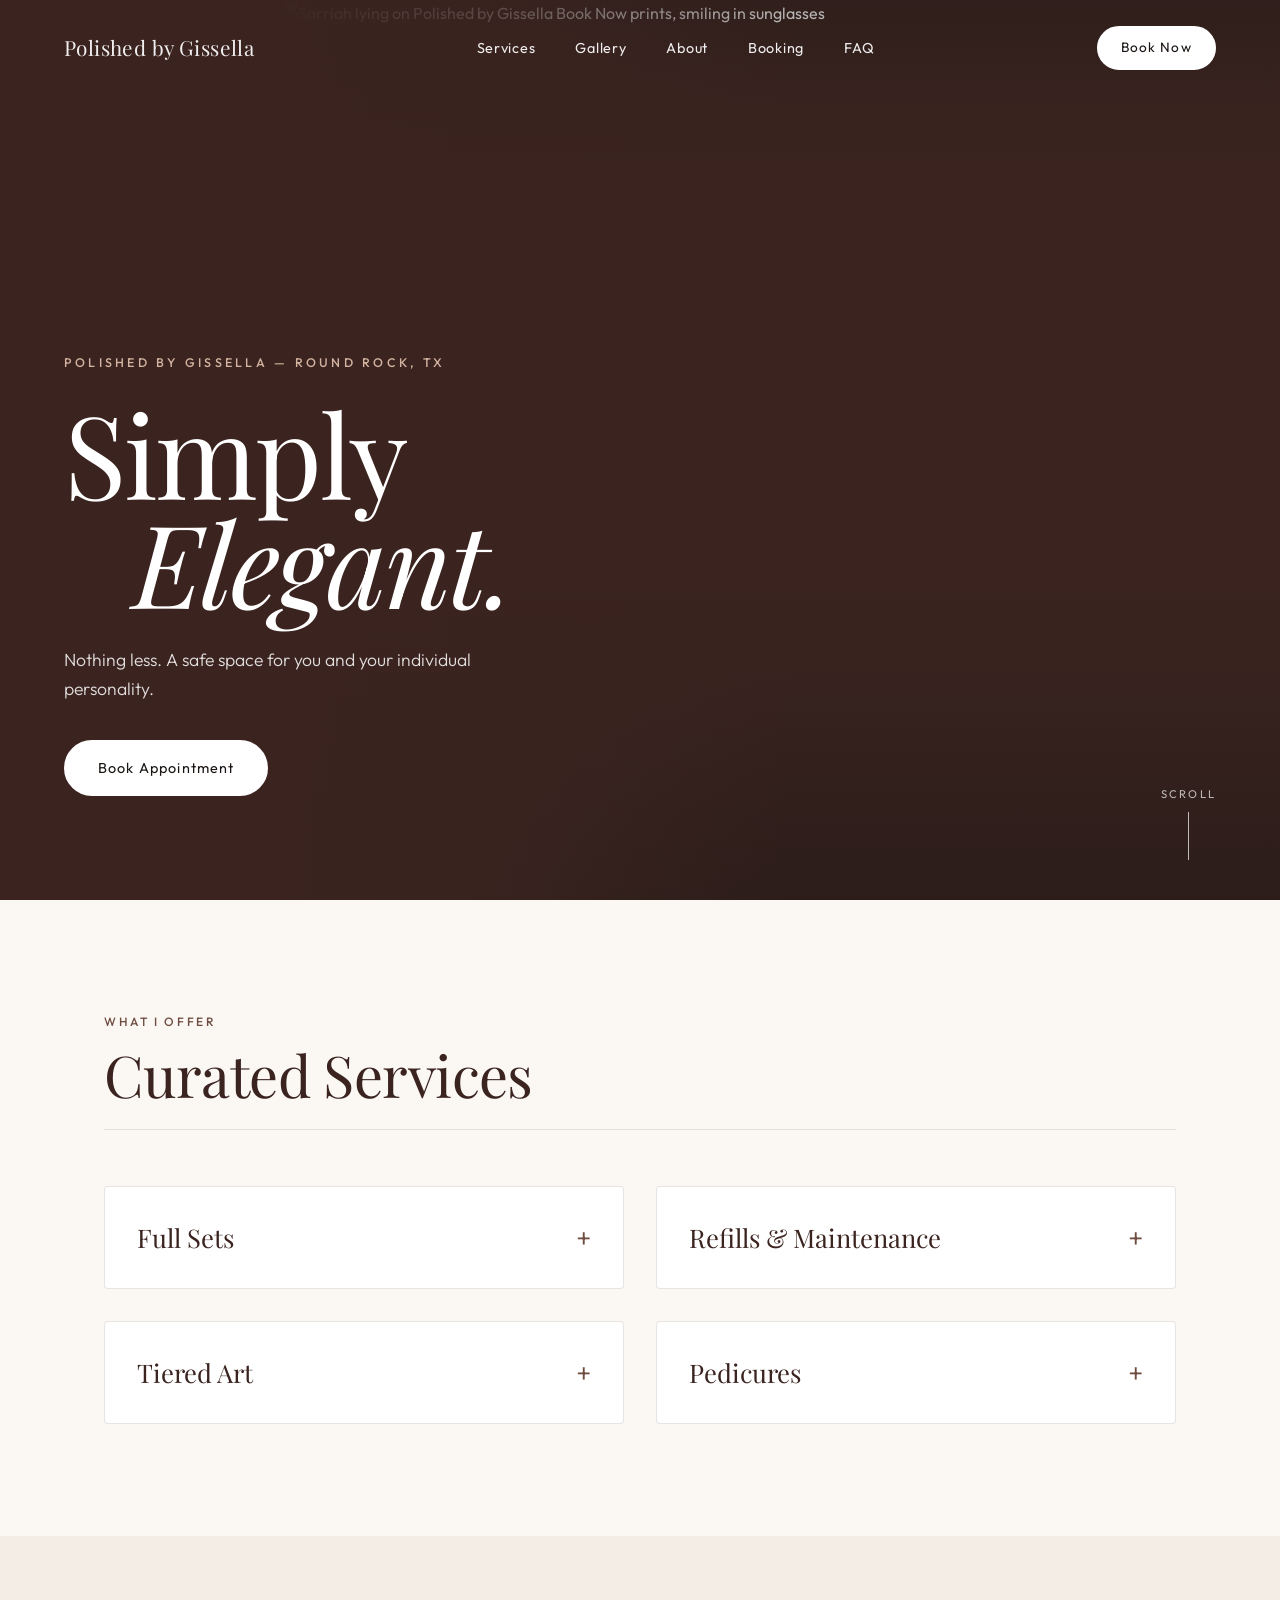
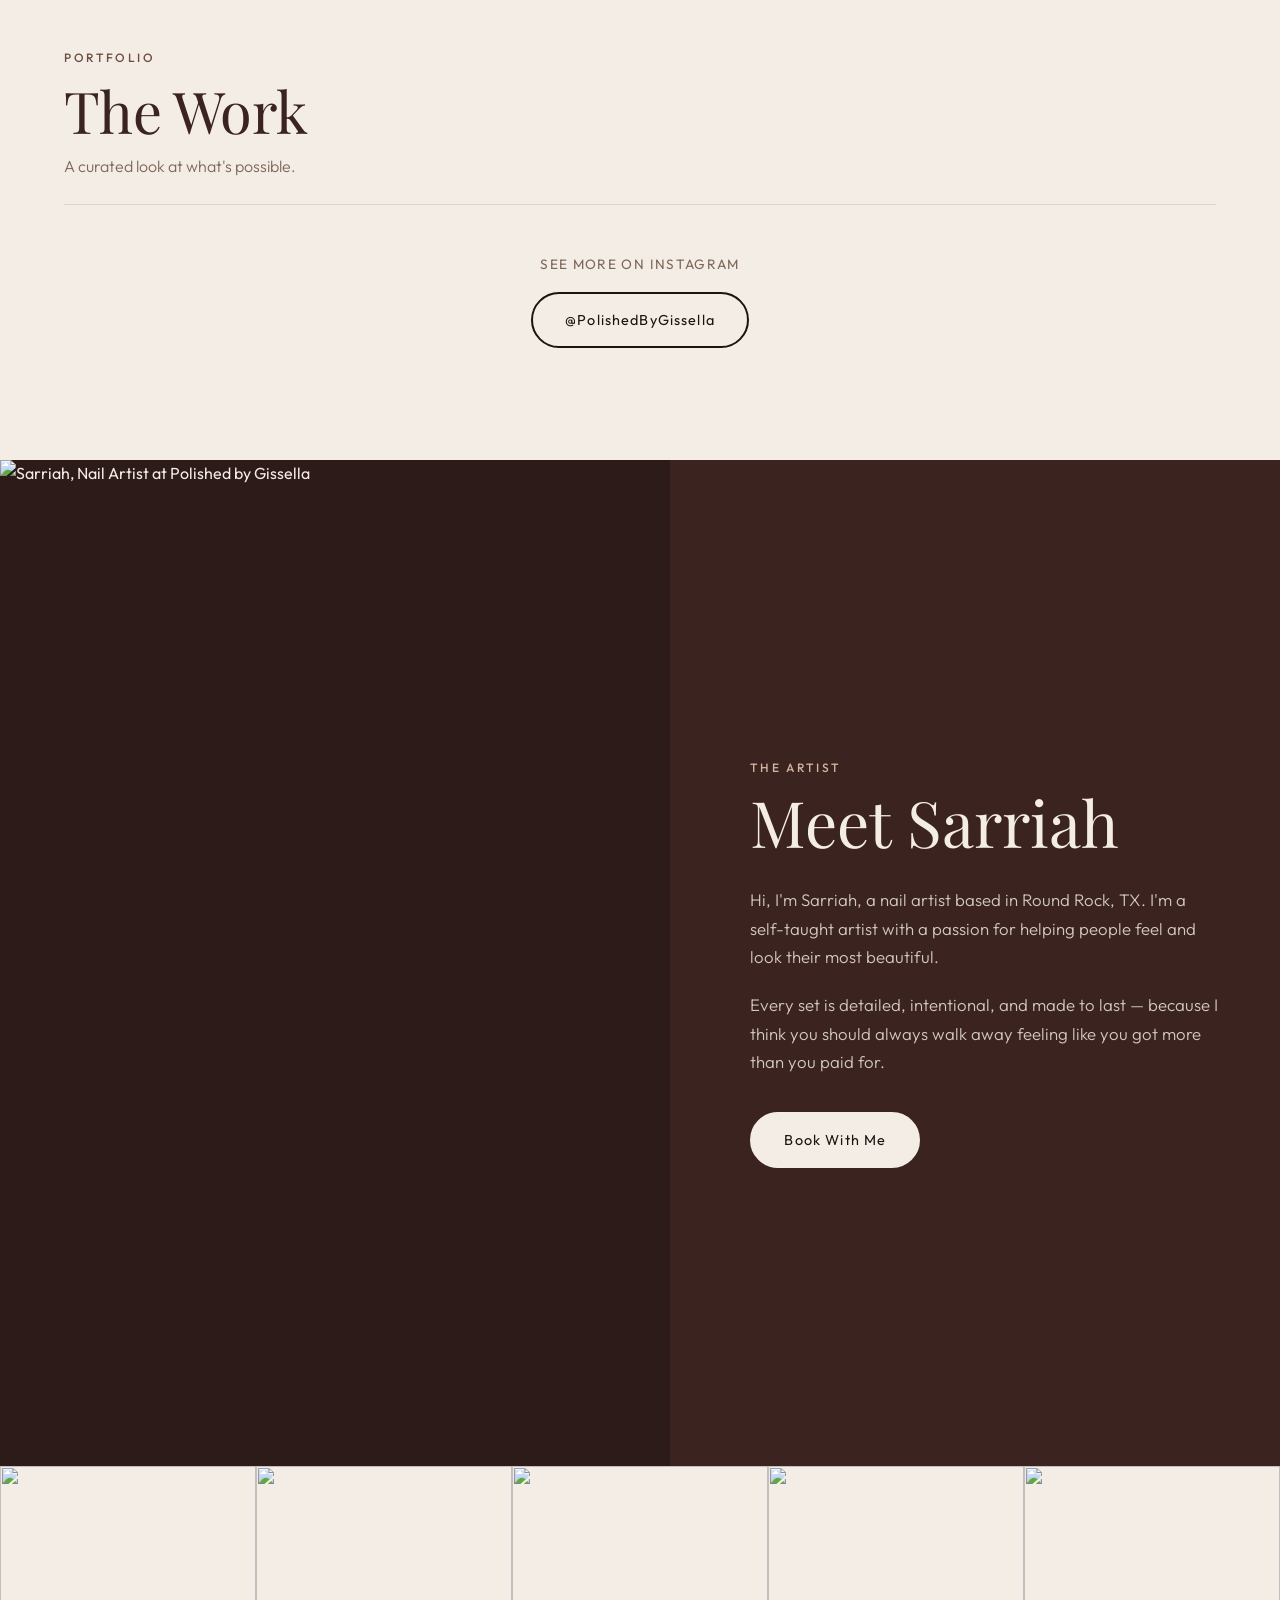
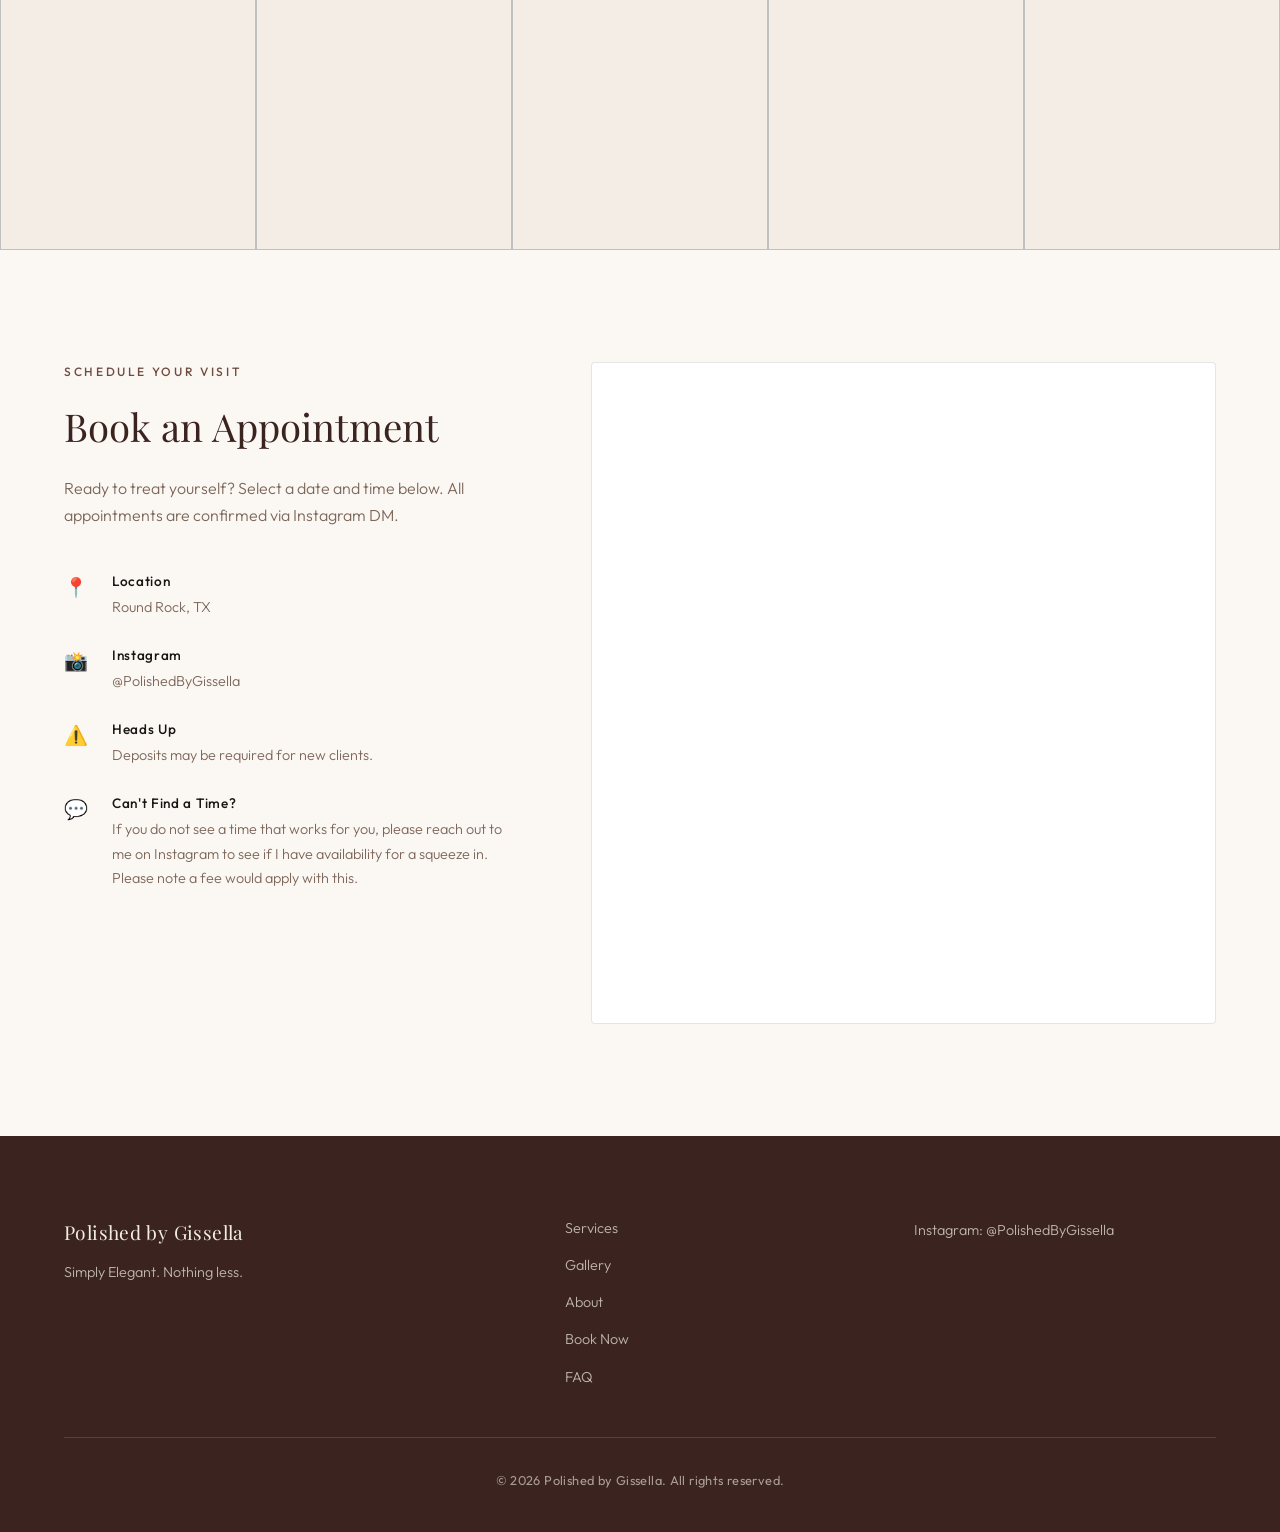
==== commit 87a8634d: "Remove photos from service cards Co-Authored-By: Claude Opus 5.5 <noreply@anthropic.com>" ====
--- a/index.html
+++ b/index.html
@@ -266,8 +266,6 @@
         <div class="service-grid">
 
             <div class="service-card">
-                <img class="service-photo" src="https://images.pixieset.com/021020821/dd55ec2de920e635c98434cb1c77e284-large.jpg" alt="Hand holding a ring of nail color swatches" width="640" height="960"
-                     style="object-position: 50% 62%" loading="lazy" referrerpolicy="no-referrer">
                 <div class="accordion-header">
                     <h3>Full Sets</h3>
                     <span class="icon">+</span>
@@ -313,8 +311,6 @@
             </div>
 
             <div class="service-card">
-                <img class="service-photo" src="https://images.pixieset.com/021020821/3748bd516ddc6a76ff9e7a748bcde0e8-large.jpg" alt="Hand holding three bottles of nail polish" width="640" height="960"
-                     style="object-position: 50% 30%" loading="lazy" referrerpolicy="no-referrer">
                 <div class="accordion-header">
                     <h3>Refills &amp; Maintenance</h3>
                     <span class="icon">+</span>
@@ -367,8 +363,6 @@
             </div>
 
             <div class="service-card">
-                <img class="service-photo" src="https://images.pixieset.com/021020821/b30885fce814eb2662413b2753b48489-large.jpg" alt="Sarriah with her nail polish collection and brushes" width="640" height="960"
-                     style="object-position: 50% 55%" loading="lazy" referrerpolicy="no-referrer">
                 <div class="accordion-header">
                     <h3>Tiered Art</h3>
                     <span class="icon">+</span>
@@ -421,8 +415,6 @@
             </div>
 
             <div class="service-card">
-                <img class="service-photo" src="https://images.pixieset.com/021020821/ea2c7891f60a9471bd878ef344da4f90-large.jpg" alt="Legs in sheer tights and black heels holding a polish bottle" width="640" height="960"
-                     style="object-position: 50% 70%" loading="lazy" referrerpolicy="no-referrer">
                 <div class="accordion-header">
                     <h3>Pedicures</h3>
                     <span class="icon">+</span>
--- a/style.css
+++ b/style.css
@@ -521,14 +521,6 @@
 
 .service-card:hover {
     box-shadow: 0 20px 44px -18px rgba(59, 36, 32, 0.28);
-}
-
-.service-photo {
-    width: 100%;
-    height: auto;
-    aspect-ratio: 16 / 10;
-    object-fit: cover;
-    background: var(--ivory);
 }
 
 .accordion-header {
